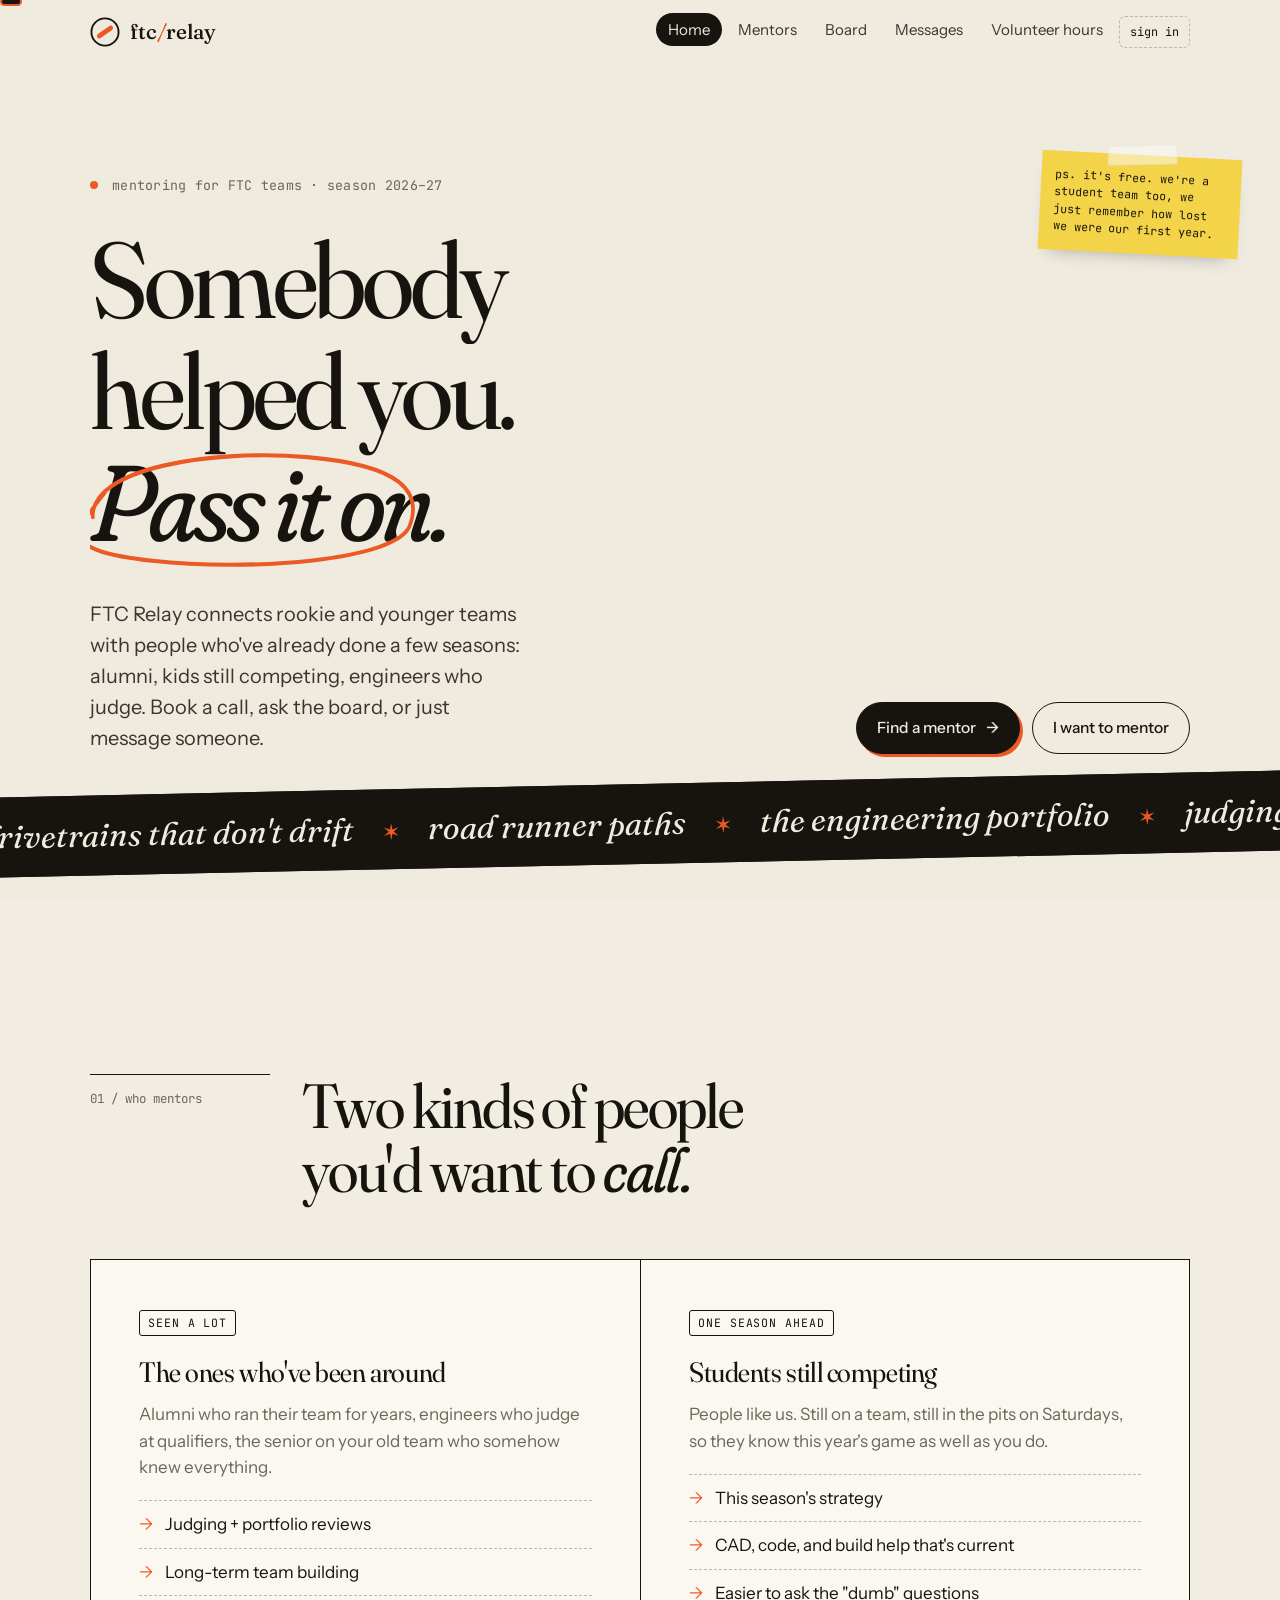
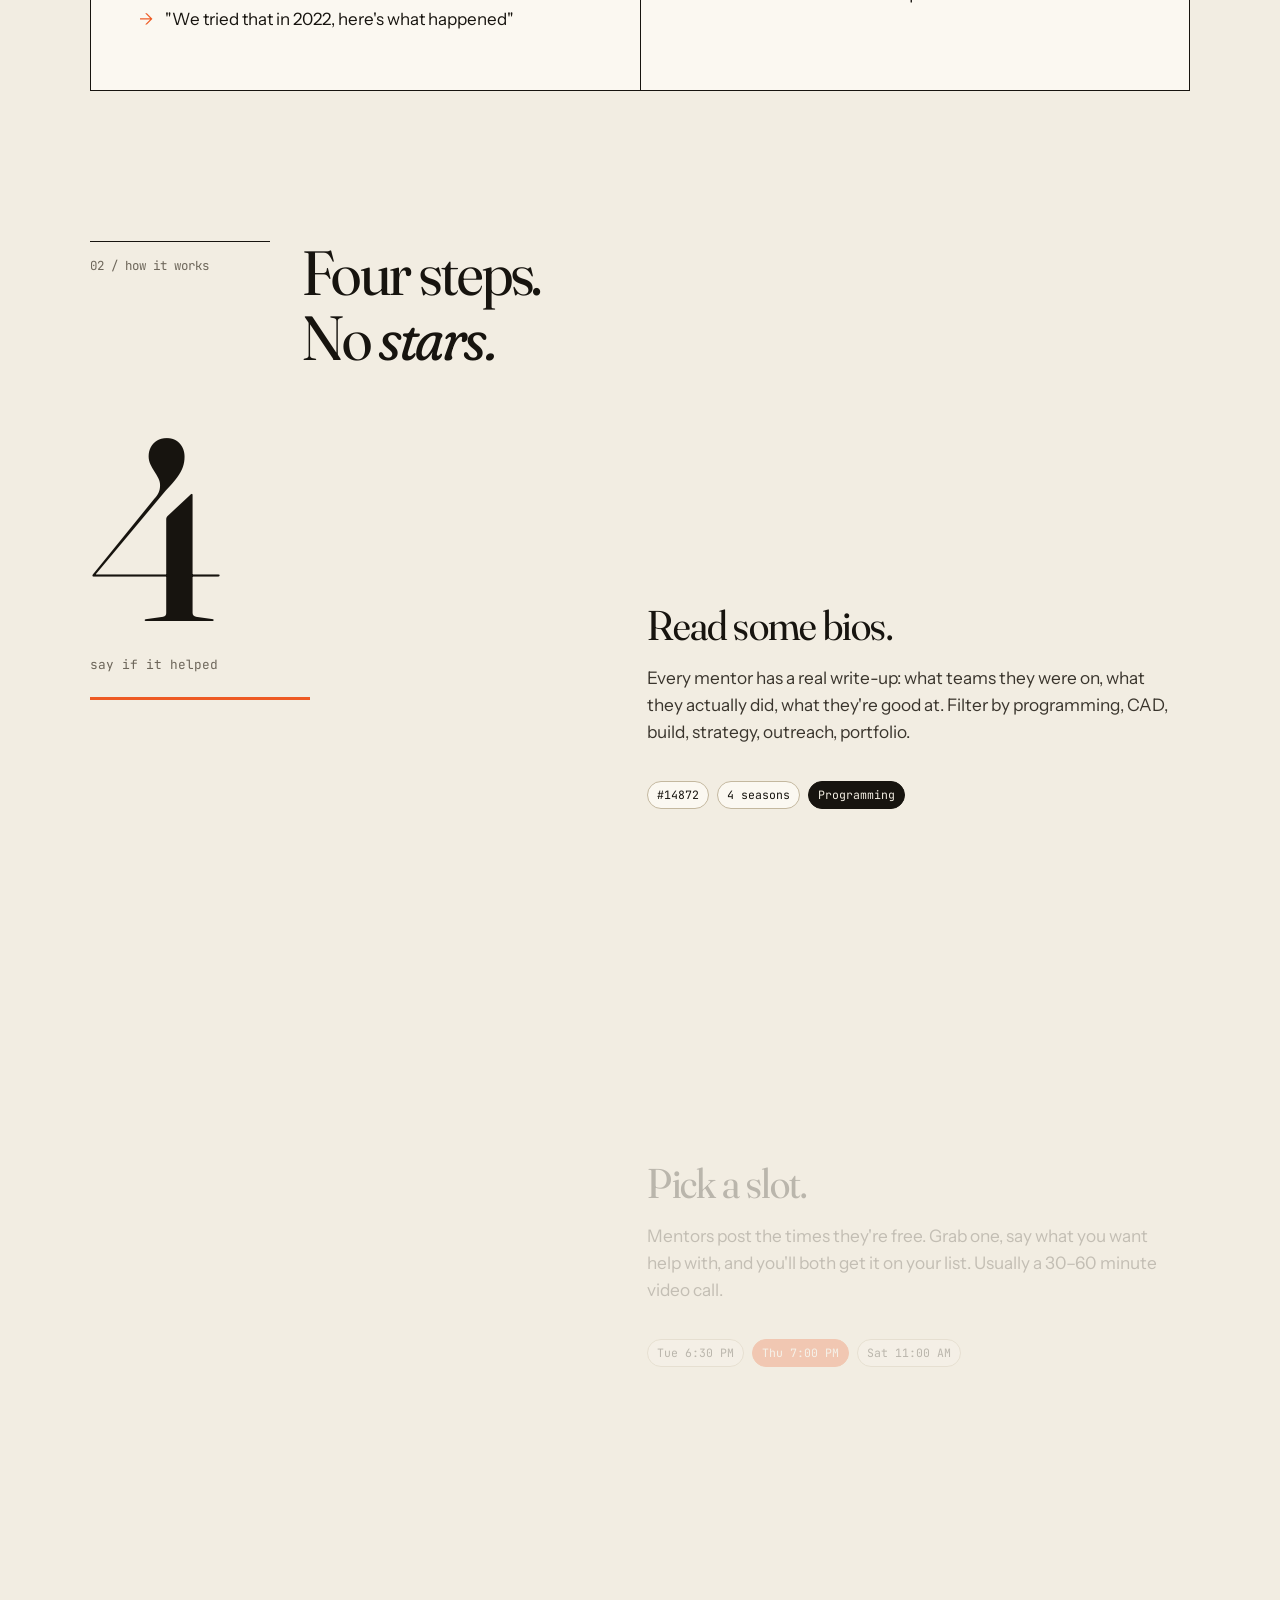
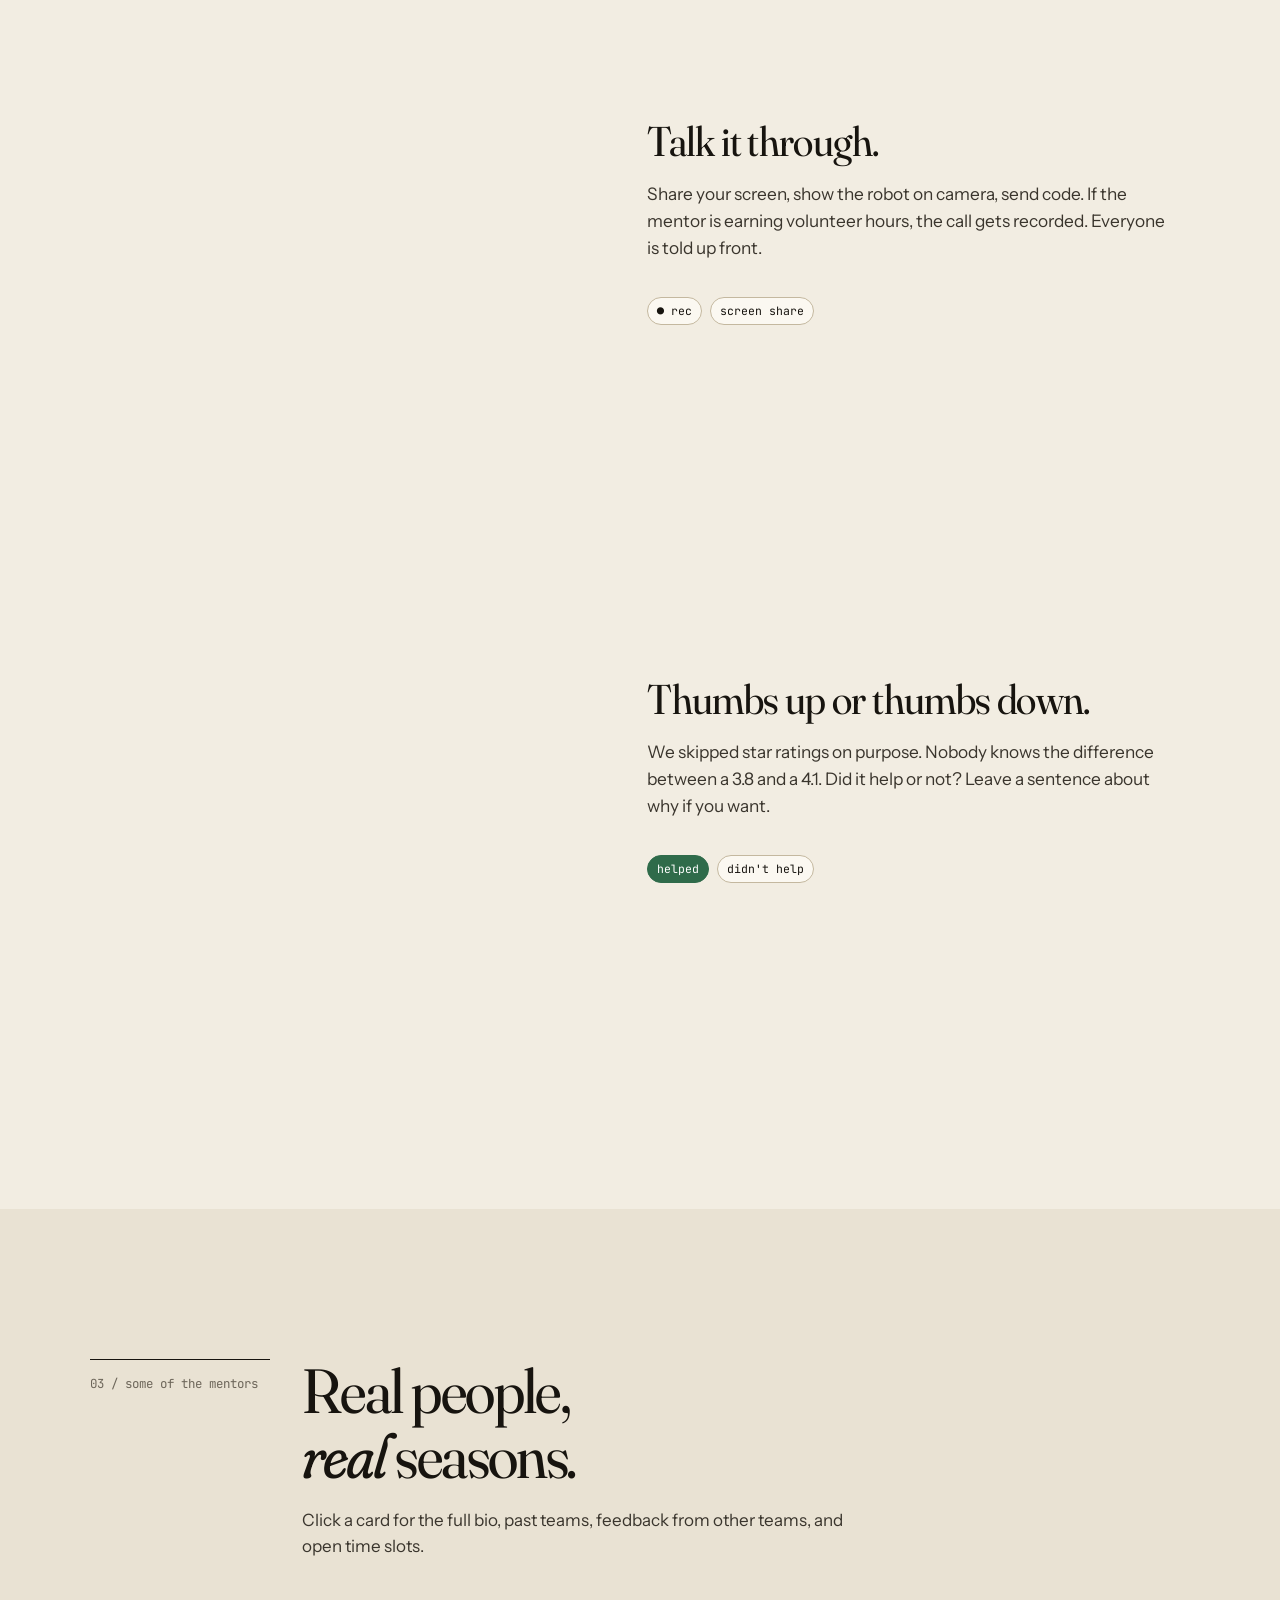
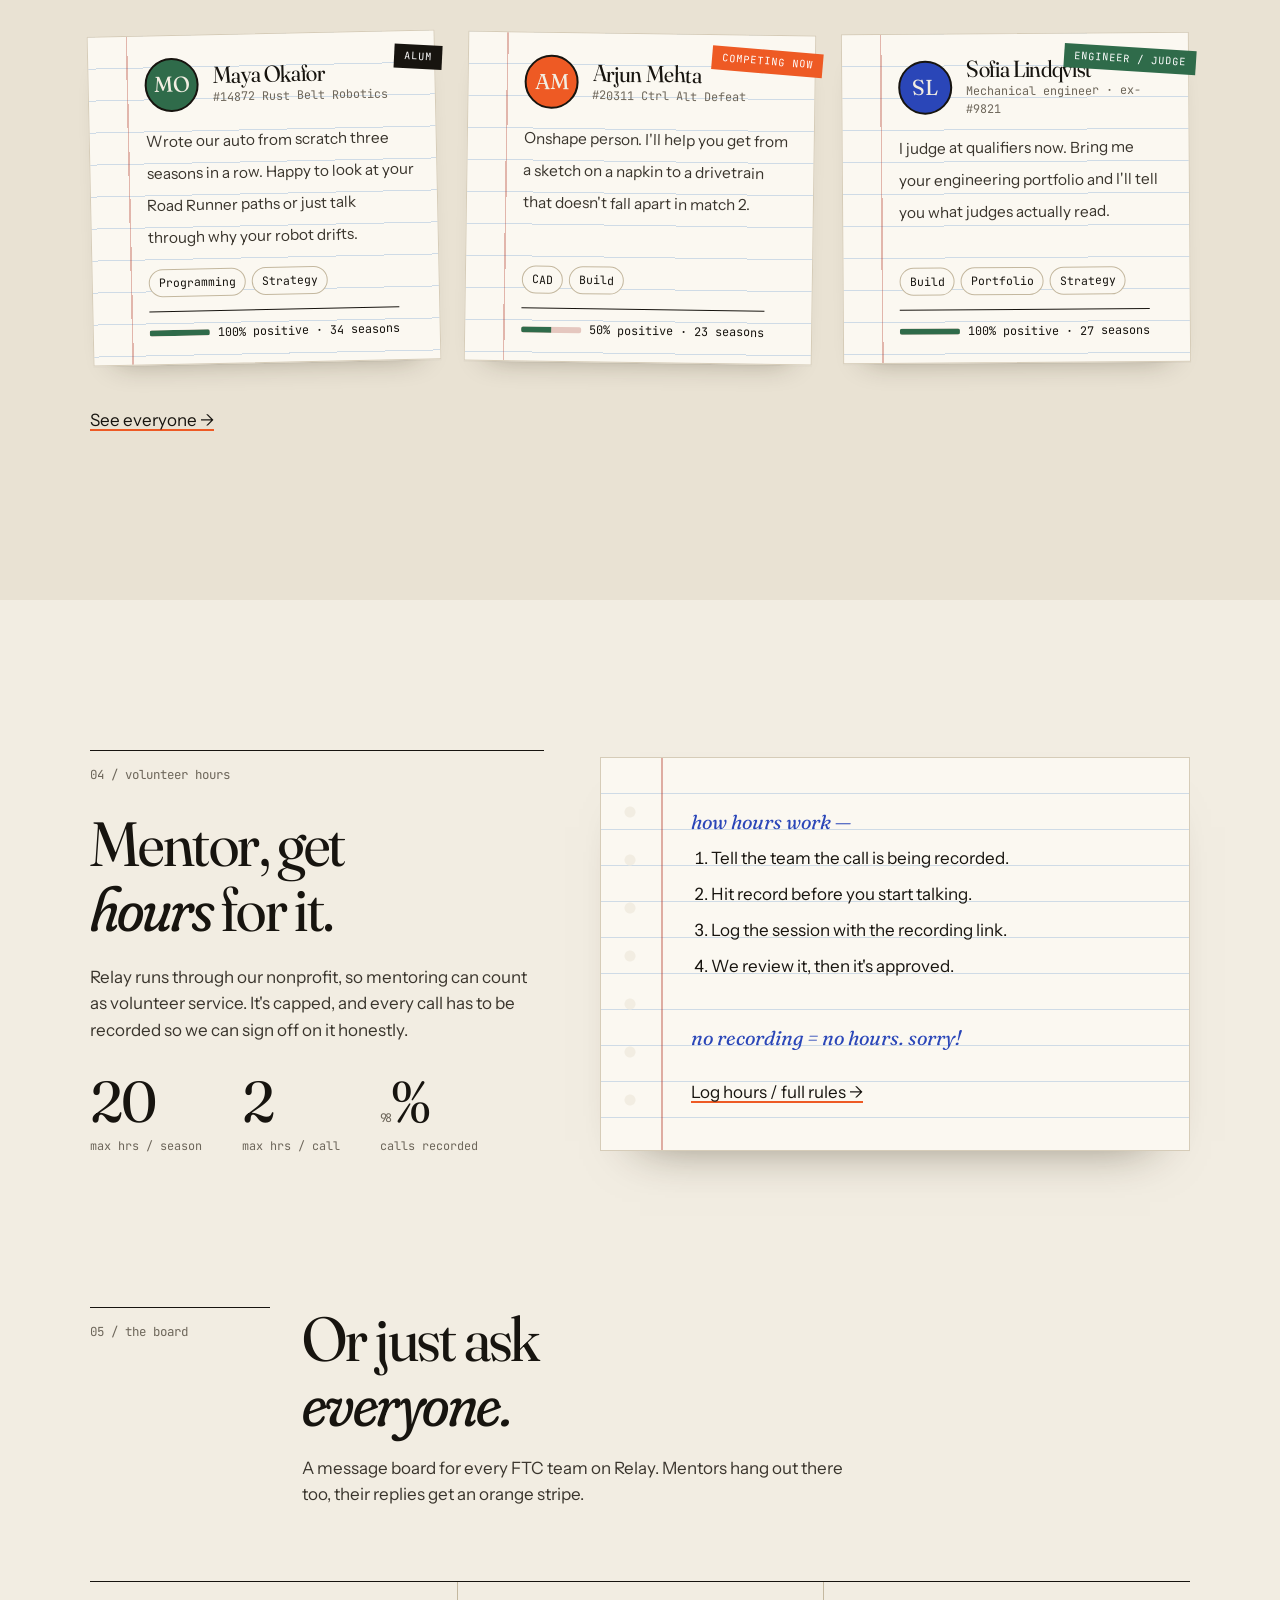
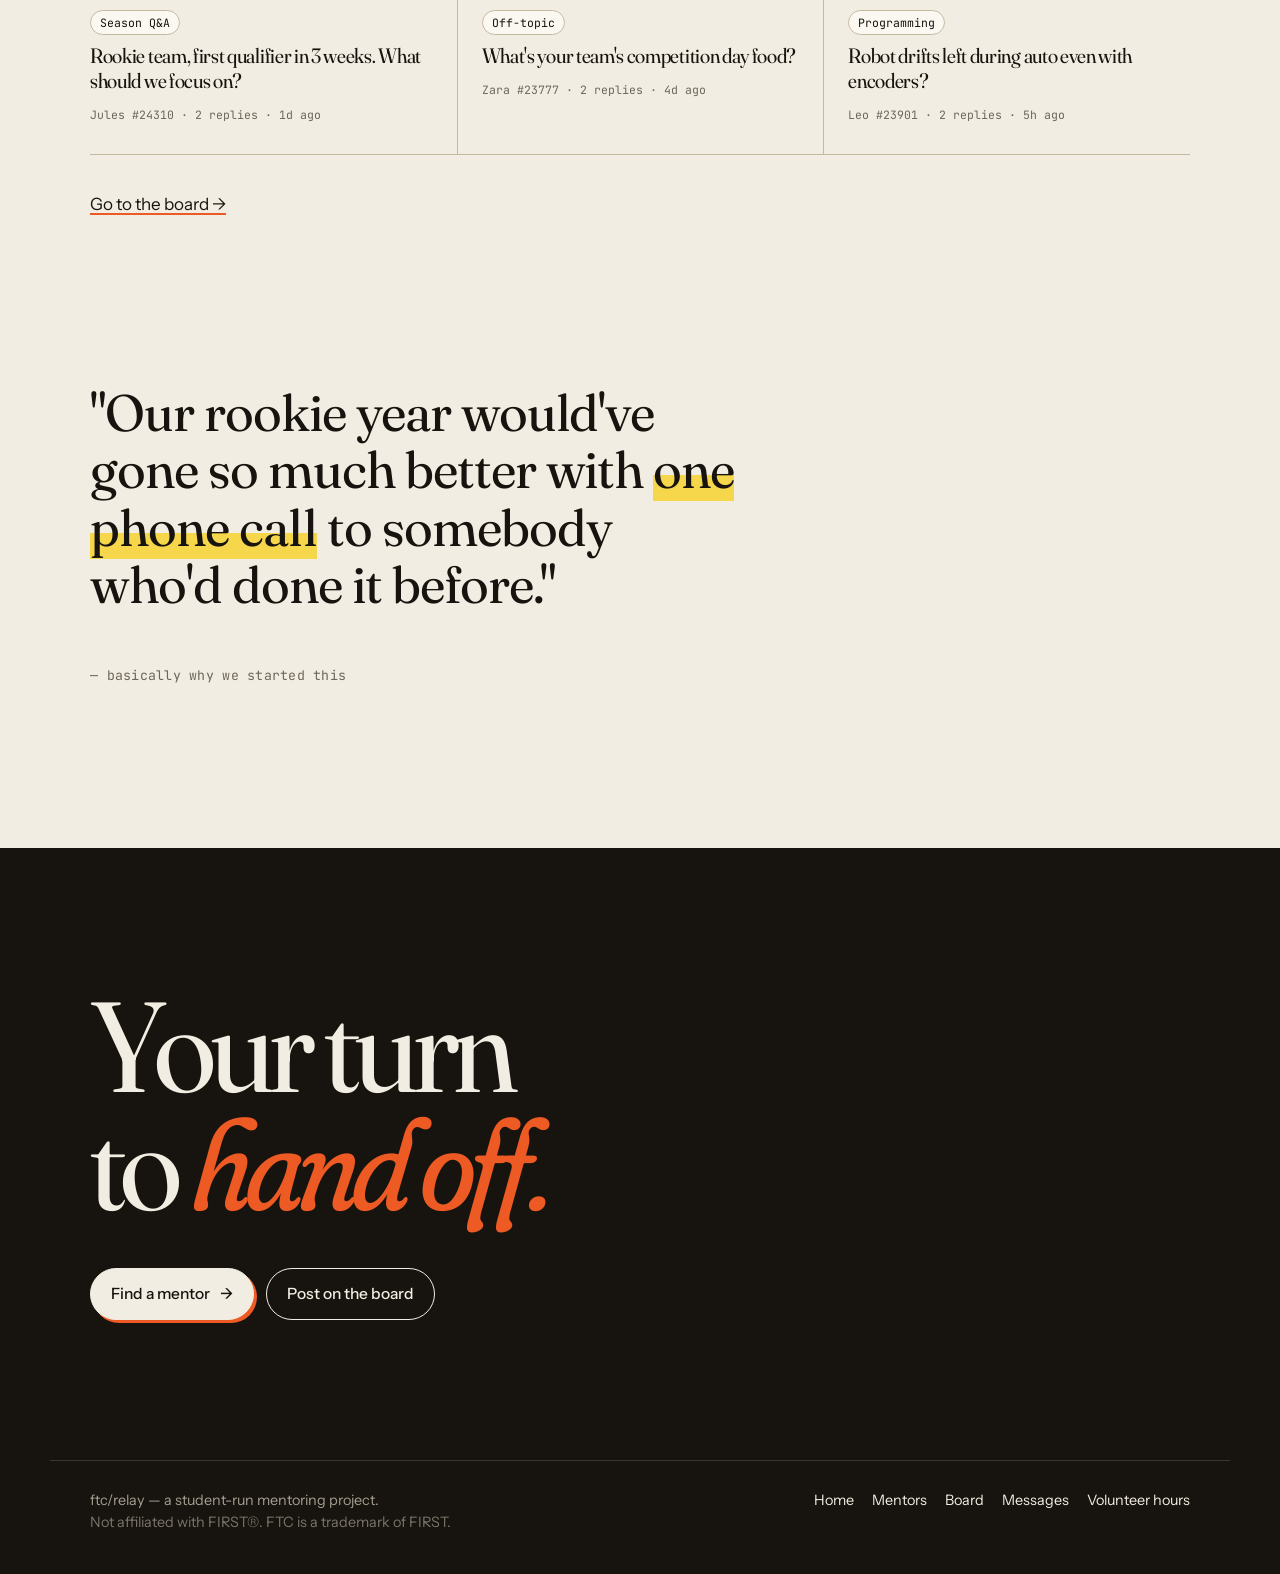
==== index.html @ 832b5f91 "Build FTC Relay site: home, mentors, board, messages, volunteer hours Static site (no build step) wi" ====
<!doctype html>
<html lang="en">
<head>
  <meta charset="utf-8">
  <meta name="viewport" content="width=device-width, initial-scale=1">
  <title>FTC Relay — mentoring for FTC teams</title>
  <meta name="description" content="Book a call with someone who's already been through a few FTC seasons. Alumni, current competitors, engineers.">
  <link rel="preconnect" href="https://fonts.googleapis.com">
  <link rel="preconnect" href="https://fonts.gstatic.com" crossorigin>
  <link href="https://fonts.googleapis.com/css2?family=Fraunces:ital,opsz,wght,SOFT,WONK@0,9..144,300..700,0..100,0..1;1,9..144,300..700,0..100,0..1&family=Instrument+Sans:wght@400;500;600&family=JetBrains+Mono:wght@400;600&display=swap" rel="stylesheet">
  <link rel="stylesheet" href="css/style.css">
</head>
<body>
  <header id="nav"></header>
  <div class="track" aria-hidden="true"><i></i><b></b></div>

  <main>
    <!-- hero -->
    <section class="hero">
      <div class="wrap">
        <div class="hero-kicker mono"><span class="dot"></span> mentoring for FTC teams · season 2026–27</div>
        <h1 data-split>Somebody<br>helped you.<br><span class="circled"><em>Pass it on.</em><svg viewBox="0 0 300 100" preserveAspectRatio="none" aria-hidden="true"><path d="M20 58 C 18 22, 120 8, 200 14 S 296 40, 286 64 C 276 90, 150 98, 70 90 S 4 70, 30 40"/></svg></span></h1>

        <div class="hero-row">
          <p class="hero-lede" data-reveal style="--i:4">FTC Relay connects rookie and younger teams with people who've already done a few seasons: alumni, kids still competing, engineers who judge. Book a call, ask the board, or just message someone.</p>
          <div class="hero-cta" data-reveal style="--i:5">
            <a class="btn" href="mentors.html">Find a mentor <span class="arrow">→</span></a>
            <a class="btn ghost" href="hours.html">I want to mentor</a>
          </div>
        </div>
      </div>

      <aside class="hero-note" data-speed="-0.15">
        ps. it's free. we're a student team too, we just remember how lost we were our first year.
      </aside>

      <div class="marquee" aria-hidden="true">
        <div class="marquee-track">
          <span>drivetrains that don't drift</span><span>road runner paths</span><span>the engineering portfolio</span><span>judging interviews</span><span>an auto that just parks</span><span>onshape from zero</span><span>scouting sheets</span><span>outreach that counts</span><span>linear slides</span><span>alliance selection</span>
          <span>drivetrains that don't drift</span><span>road runner paths</span><span>the engineering portfolio</span><span>judging interviews</span><span>an auto that just parks</span><span>onshape from zero</span><span>scouting sheets</span><span>outreach that counts</span><span>linear slides</span><span>alliance selection</span>
        </div>
      </div>
    </section>

    <!-- 01 who -->
    <section class="sec">
      <div class="wrap">
        <div class="sec-head">
          <div class="sec-num">01 / who mentors</div>
          <div>
            <h2 data-split>Two kinds of people<br>you'd want to <em>call.</em></h2>
          </div>
        </div>

        <div class="who" data-reveal>
          <div>
            <span class="tag">Seen a lot</span>
            <h3>The ones who've been around</h3>
            <p class="muted">Alumni who ran their team for years, engineers who judge at qualifiers, the senior on your old team who somehow knew everything.</p>
            <ul>
              <li>Judging + portfolio reviews</li>
              <li>Long-term team building</li>
              <li>"We tried that in 2022, here's what happened"</li>
            </ul>
          </div>
          <div>
            <span class="tag">One season ahead</span>
            <h3>Students still competing</h3>
            <p class="muted">People like us. Still on a team, still in the pits on Saturdays, so they know this year's game as well as you do.</p>
            <ul>
              <li>This season's strategy</li>
              <li>CAD, code, and build help that's current</li>
              <li>Easier to ask the "dumb" questions</li>
            </ul>
          </div>
        </div>
      </div>
    </section>

    <!-- 02 how -->
    <section class="sec" style="padding-top:0">
      <div class="wrap">
        <div class="sec-head">
          <div class="sec-num">02 / how it works</div>
          <div><h2 data-split>Four steps.<br>No <em>stars.</em></h2></div>
        </div>

        <div class="steps">
          <div class="steps-sticky">
            <div class="big-num" aria-hidden="true"><span class="roll"><span>1</span><span>2</span><span>3</span><span>4</span></span></div>
            <div>
              <div class="label" id="stepLabel">find someone</div>
              <div class="steps-progress"><i></i></div>
            </div>
          </div>
          <div class="steps-list">
            <article class="step active" data-label="find someone">
              <h3>Read some bios.</h3>
              <p>Every mentor has a real write-up: what teams they were on, what they actually did, what they're good at. Filter by programming, CAD, build, strategy, outreach, portfolio.</p>
              <div class="mini"><span class="pill">#14872</span><span class="pill">4 seasons</span><span class="pill solid">Programming</span></div>
            </article>
            <article class="step" data-label="book a time">
              <h3>Pick a slot.</h3>
              <p>Mentors post the times they're free. Grab one, say what you want help with, and you'll both get it on your list. Usually a 30–60 minute video call.</p>
              <div class="mini"><span class="pill">Tue 6:30 PM</span><span class="pill orange">Thu 7:00 PM</span><span class="pill">Sat 11:00 AM</span></div>
            </article>
            <article class="step" data-label="have the call">
              <h3>Talk it through.</h3>
              <p>Share your screen, show the robot on camera, send code. If the mentor is earning volunteer hours, the call gets recorded. Everyone is told up front.</p>
              <div class="mini"><span class="pill">● rec</span><span class="pill">screen share</span></div>
            </article>
            <article class="step" data-label="say if it helped">
              <h3>Thumbs up or thumbs down.</h3>
              <p>We skipped star ratings on purpose. Nobody knows the difference between a 3.8 and a 4.1. Did it help or not? Leave a sentence about why if you want.</p>
              <div class="mini"><span class="pill" style="background:#2f6b4a;color:#fff;border-color:#2f6b4a">helped</span><span class="pill">didn't help</span></div>
            </article>
          </div>
        </div>
      </div>
    </section>

    <!-- 03 mentors preview -->
    <section class="sec" style="background:var(--paper-2)">
      <div class="wrap">
        <div class="sec-head">
          <div class="sec-num">03 / some of the mentors</div>
          <div>
            <h2 data-split>Real people,<br><em>real</em> seasons.</h2>
            <p data-reveal>Click a card for the full bio, past teams, feedback from other teams, and open time slots.</p>
          </div>
        </div>
        <div class="cards" id="homeMentors"></div>
        <p style="margin-top:44px" data-reveal><a class="link-u" href="mentors.html">See everyone →</a></p>
      </div>
    </section>

    <!-- 04 hours -->
    <section class="sec">
      <div class="wrap">
        <div class="hours-grid">
          <div>
            <div class="sec-num" style="margin-bottom:28px">04 / volunteer hours</div>
            <h2 data-split>Mentor, get<br><em>hours</em> for it.</h2>
            <p style="margin-top:22px;max-width:42ch;color:var(--ink-2)" data-reveal>Relay runs through our nonprofit, so mentoring can count as volunteer service. It's capped, and every call has to be recorded so we can sign off on it honestly.</p>
            <div class="counter-row" data-reveal>
              <div class="counter"><b data-count="20">0</b><span>max hrs / season</span></div>
              <div class="counter"><b data-count="2">0</b><span>max hrs / call</span></div>
              <div class="counter"><b><span data-count="100">0</span>%</b><span>calls recorded</span></div>
            </div>
          </div>
          <div class="notebook" data-reveal="tilt">
            <p class="hand">how hours work —</p>
            <ol>
              <li>Tell the team the call is being recorded.</li>
              <li>Hit record before you start talking.</li>
              <li>Log the session with the recording link.</li>
              <li>We review it, then it's approved.</li>
            </ol>
            <p class="hand">no recording = no hours. sorry!</p>
            <p style="margin-top:18px"><a class="link-u" href="hours.html">Log hours / full rules →</a></p>
          </div>
        </div>
      </div>
    </section>

    <!-- 05 board -->
    <section class="sec" style="padding-top:0">
      <div class="wrap">
        <div class="sec-head">
          <div class="sec-num">05 / the board</div>
          <div>
            <h2 data-split>Or just ask<br><em>everyone.</em></h2>
            <p data-reveal>A message board for every FTC team on Relay. Mentors hang out there too, their replies get an orange stripe.</p>
          </div>
        </div>
        <div class="board-prev" id="homeBoard"></div>
        <p style="margin-top:36px" data-reveal><a class="link-u" href="board.html">Go to the board →</a></p>
      </div>
    </section>

    <!-- quote -->
    <section class="sec" style="padding-top:0">
      <div class="wrap">
        <p class="quote-big">"Our rookie year would've gone so much better with <span class="hl">one phone call</span> to somebody who'd done it before."</p>
        <p class="mono muted" data-reveal>— basically why we started this</p>
      </div>
    </section>

    <section class="cta-band">
      <div class="wrap">
        <h2 data-split>Your turn<br>to <em>hand off.</em></h2>
        <div style="display:flex;gap:12px;flex-wrap:wrap;margin-top:44px" data-reveal>
          <a class="btn" href="mentors.html">Find a mentor <span class="arrow">→</span></a>
          <a class="btn ghost" href="board.html">Post on the board</a>
        </div>
      </div>
    </section>
  </main>

  <footer id="foot"></footer>

  <script src="js/store.js"></script>
  <script src="js/ui.js"></script>
  <script src="js/home.js"></script>
</body>
</html>
---- css/style.css ----
/* FTC Relay
   Paper + ink + one loud orange. Type does most of the work. */

:root {
  --paper: #f2ede2;
  --paper-2: #e9e2d3;
  --card: #fbf8f1;
  --ink: #17140f;
  --ink-2: #3a352d;
  --muted: #6d665a;
  --line: #d6ccb8;
  --line-2: #c4b89f;
  --orange: #ee5a24;
  --orange-deep: #c9420f;
  --hi: #f6d64a;
  --green: #2f6b4a;
  --red: #b23a2a;
  --blue: #2a46b8;

  --serif: "Fraunces", Georgia, "Times New Roman", serif;
  --sans: "Instrument Sans", system-ui, -apple-system, "Segoe UI", sans-serif;
  --mono: "JetBrains Mono", ui-monospace, Menlo, Consolas, monospace;

  --wrap: 1180px;
  --gutter: clamp(16px, 4vw, 40px);
  --ease: cubic-bezier(.2, .7, .1, 1);
}

*, *::before, *::after { box-sizing: border-box; }

html { -webkit-text-size-adjust: 100%; overflow-x: clip; }
body {
  margin: 0;
  background: var(--paper);
  color: var(--ink);
  font-family: var(--sans);
  font-size: 17px;
  line-height: 1.55;
  overflow-x: clip;
  -webkit-font-smoothing: antialiased;
}

/* faint paper grain so the background isn't flat */
body::before {
  content: "";
  position: fixed;
  inset: 0;
  pointer-events: none;
  z-index: 100;
  opacity: .32;
  mix-blend-mode: multiply;
  background-image: url("data:image/svg+xml,%3Csvg xmlns='http://www.w3.org/2000/svg' width='160' height='160'%3E%3Cfilter id='n'%3E%3CfeTurbulence type='fractalNoise' baseFrequency='.9' numOctaves='2' stitchTiles='stitch'/%3E%3CfeColorMatrix values='0 0 0 0 0.4 0 0 0 0 0.35 0 0 0 0 0.25 0 0 0 .18 0'/%3E%3C/filter%3E%3Crect width='100%25' height='100%25' filter='url(%23n)'/%3E%3C/svg%3E");
}

img, svg { display: block; max-width: 100%; }
a { color: inherit; }
button, input, textarea, select { font: inherit; color: inherit; }
::selection { background: var(--hi); color: var(--ink); }

.wrap { width: 100%; max-width: var(--wrap); margin: 0 auto; padding: 0 var(--gutter); }

.mono { font-family: var(--mono); font-size: .78em; letter-spacing: .02em; }
.serif { font-family: var(--serif); }
.muted { color: var(--muted); }
.sr-only { position: absolute; width: 1px; height: 1px; overflow: hidden; clip: rect(0 0 0 0); white-space: nowrap; }

h1, h2, h3, h4 { font-family: var(--serif); font-weight: 400; line-height: 1.04; margin: 0; letter-spacing: -.015em; font-variation-settings: "opsz" 144, "SOFT" 30; }
h1 { font-size: clamp(2.8rem, 8.4vw, 7rem); letter-spacing: -.035em; }
h2 { font-size: clamp(2.1rem, 5vw, 3.9rem); letter-spacing: -.025em; }
h3 { font-size: clamp(1.35rem, 2.4vw, 1.75rem); }
em { font-style: italic; }
h1 em, h2 em { font-variation-settings: "opsz" 144, "SOFT" 100, "WONK" 1; }

p { margin: 0 0 1em; }

/* ---------- nav ---------- */

.nav {
  position: sticky;
  top: 0;
  z-index: 50;
  background: color-mix(in srgb, var(--paper) 88%, transparent);
  backdrop-filter: blur(6px);
  -webkit-backdrop-filter: blur(6px);
  border-bottom: 1px solid transparent;
  transition: transform .35s var(--ease), border-color .2s;
}
.nav.scrolled { border-bottom-color: var(--line); }
.nav.hide { transform: translateY(-100%); }
.nav .wrap { display: flex; align-items: center; gap: 24px; height: 64px; }

.logo { display: flex; align-items: center; gap: 10px; text-decoration: none; font-weight: 600; letter-spacing: -.01em; }
.logo-mark { width: 30px; height: 30px; }
.logo span { font-family: var(--serif); font-size: 1.3rem; font-weight: 500; }
.logo b { color: var(--orange); font-weight: 500; }

.nav-links { display: flex; gap: 4px; margin-left: auto; list-style: none; padding: 0; margin-top: 0; margin-bottom: 0; }
.nav-links a {
  text-decoration: none;
  padding: 7px 12px;
  border-radius: 999px;
  font-size: .94rem;
  color: var(--ink-2);
  transition: background .15s;
}
.nav-links a:hover { background: var(--paper-2); }
.nav-links a[aria-current="page"] { background: var(--ink); color: var(--paper); }

.me-chip {
  font-family: var(--mono);
  font-size: .74rem;
  border: 1px dashed var(--line-2);
  padding: 6px 10px;
  border-radius: 6px;
  background: transparent;
  cursor: pointer;
  white-space: nowrap;
}
.me-chip:hover { border-color: var(--ink); }

.nav-toggle { display: none; margin-left: auto; background: none; border: 0; padding: 8px; cursor: pointer; }
.nav-toggle span { display: block; width: 22px; height: 2px; background: var(--ink); margin: 5px 0; transition: transform .25s; }

@media (max-width: 860px) {
  .nav-toggle { display: block; }
  .nav-links {
    position: absolute;
    top: 64px; left: 0; right: 0;
    flex-direction: column;
    background: var(--paper);
    border-bottom: 1px solid var(--line);
    padding: 8px var(--gutter) 18px;
    gap: 2px;
    display: none;
  }
  .nav-links.open { display: flex; }
  .nav-links a { display: block; padding: 12px 10px; border-radius: 6px; }
  .me-chip { order: 2; }
}

/* ---------- buttons ---------- */

.btn {
  display: inline-flex;
  align-items: center;
  gap: 10px;
  padding: 13px 20px;
  border-radius: 999px;
  border: 1.5px solid var(--ink);
  background: var(--ink);
  color: var(--paper);
  text-decoration: none;
  font-weight: 500;
  font-size: .97rem;
  cursor: pointer;
  transition: transform .2s var(--ease), background .2s, color .2s, box-shadow .2s;
  box-shadow: 3px 3px 0 0 var(--orange);
}
.btn:hover { transform: translate(-1px, -1px); box-shadow: 5px 5px 0 0 var(--orange); }
.btn:active { transform: translate(2px, 2px); box-shadow: 0 0 0 0 var(--orange); }
.btn.ghost { background: transparent; color: var(--ink); box-shadow: none; }
.btn.ghost:hover { background: var(--ink); color: var(--paper); transform: none; }
.btn.small { padding: 8px 14px; font-size: .88rem; box-shadow: 2px 2px 0 0 var(--orange); }
.btn.small.ghost { box-shadow: none; }
.btn[disabled] { opacity: .45; pointer-events: none; }
.btn .arrow { transition: transform .2s var(--ease); }
.btn:hover .arrow { transform: translateX(3px); }

.link-u {
  text-decoration: none;
  background: linear-gradient(var(--orange), var(--orange)) 0 100% / 100% 2px no-repeat;
  padding-bottom: 1px;
  transition: background-size .25s var(--ease);
}
.link-u:hover { background-size: 100% 100%; color: var(--paper); }

/* ---------- reveal on scroll ---------- */

[data-reveal] {
  opacity: 0;
  transform: translateY(28px);
  transition: opacity .9s var(--ease), transform .9s var(--ease);
  transition-delay: calc(var(--i, 0) * 80ms);
}
[data-reveal="left"] { transform: translateX(-36px); }
[data-reveal="right"] { transform: translateX(36px); }
[data-reveal="tilt"] { transform: translateY(40px) rotate(-3deg); }
[data-reveal].in { opacity: 1; transform: none; }

.split-line { display: block; overflow: hidden; padding-bottom: .08em; margin-bottom: -.08em; }
.split-line > span { display: inline-block; transform: translateY(105%); transition: transform 1s var(--ease); transition-delay: calc(var(--i, 0) * 110ms + 100ms); }
.split.in .split-line > span { transform: none; }

@media (prefers-reduced-motion: reduce) {
  [data-reveal], .split-line > span { opacity: 1 !important; transform: none !important; transition: none !important; }
  .marquee-track { animation: none !important; }
}

/* ---------- hero ---------- */

.hero { position: relative; padding: clamp(48px, 9vw, 110px) 0 60px; }
.hero-kicker { display: flex; gap: 14px; align-items: center; margin-bottom: 28px; color: var(--muted); }
.hero-kicker .dot { width: 8px; height: 8px; border-radius: 50%; background: var(--orange); box-shadow: 0 0 0 0 rgba(238, 90, 36, .5); animation: ping 2.4s infinite; }
@keyframes ping { 0% { box-shadow: 0 0 0 0 rgba(238, 90, 36, .45); } 70%, 100% { box-shadow: 0 0 0 10px rgba(238, 90, 36, 0); } }

.hero h1 { max-width: 11.5ch; }
.hero h1 .circled { position: relative; display: inline-block; }
.hero h1 .circled svg {
  position: absolute;
  left: -6%; top: -8%;
  width: 112%; height: 122%;
  overflow: visible;
  pointer-events: none;
}
.hero h1 .circled path {
  fill: none;
  stroke: var(--orange);
  stroke-width: 3;
  stroke-linecap: round;
  stroke-dasharray: 1000;
  stroke-dashoffset: 1000;
  transition: stroke-dashoffset 1.6s var(--ease) .9s;
}
.split.in .circled path { stroke-dashoffset: 0; }

.hero-row { display: grid; grid-template-columns: 1.2fr 1fr; gap: 48px; align-items: end; margin-top: 40px; }
.hero-lede { font-size: clamp(1.08rem, 1.6vw, 1.25rem); max-width: 34ch; color: var(--ink-2); margin: 0; }
.hero-cta { display: flex; gap: 12px; flex-wrap: wrap; justify-content: flex-end; }

.hero-note {
  position: absolute;
  right: var(--gutter);
  top: clamp(40px, 8vw, 90px);
  width: 200px;
  font-family: var(--mono);
  font-size: .72rem;
  line-height: 1.5;
  background: var(--hi);
  padding: 14px 14px 16px;
  transform: rotate(3deg);
  box-shadow: 0 10px 18px -12px rgba(0, 0, 0, .35);
}
.hero-note::before {
  content: "";
  position: absolute;
  top: -10px; left: 50%;
  width: 70px; height: 20px;
  transform: translateX(-50%) rotate(-4deg);
  background: rgba(255, 255, 255, .5);
  border: 1px solid rgba(0, 0, 0, .05);
}

@media (max-width: 960px) {
  .hero-note { display: none; }
}
@media (max-width: 760px) {
  .hero-row { grid-template-columns: 1fr; gap: 28px; }
  .hero-cta { justify-content: flex-start; }
}

/* ---------- marquee ---------- */

.marquee {
  border-top: 1.5px solid var(--ink);
  border-bottom: 1.5px solid var(--ink);
  overflow: hidden;
  background: var(--ink);
  color: var(--paper);
  transform: rotate(-1.2deg);
  margin: 30px -20px 0;
}
.marquee-track { display: flex; width: max-content; animation: scroll-x 40s linear infinite; }
.marquee-track span {
  font-family: var(--serif);
  font-style: italic;
  font-size: clamp(1.3rem, 2.6vw, 2rem);
  padding: 14px 0;
  white-space: nowrap;
}
.marquee-track span::after { content: "✶"; color: var(--orange); font-style: normal; margin: 0 28px; font-size: .7em; vertical-align: middle; }
@keyframes scroll-x { to { transform: translateX(-50%); } }

/* ---------- section scaffolding ---------- */

section { position: relative; }
.sec { padding: clamp(80px, 12vw, 150px) 0; }
.sec-head { display: grid; grid-template-columns: 180px 1fr; gap: 32px; margin-bottom: 56px; }
.sec-num { font-family: var(--mono); font-size: .78rem; color: var(--muted); padding-top: 14px; border-top: 1.5px solid var(--ink); }
.sec-head p { max-width: 52ch; color: var(--ink-2); margin-top: 18px; }
@media (max-width: 760px) {
  .sec-head { grid-template-columns: 1fr; gap: 14px; }
  .sec-num { border-top: 0; padding-top: 0; }
}

/* ---------- relay track: scroll progress with a little baton ---------- */

.track { position: fixed; top: 0; left: 0; right: 0; height: 3px; z-index: 60; pointer-events: none; }
.track i { position: absolute; inset: 0; background: var(--orange); transform-origin: left; transform: scaleX(var(--p, 0)); }
.track b {
  position: absolute; top: -3px; left: 0;
  width: 22px; height: 9px; border-radius: 5px;
  background: var(--ink); border: 2px solid var(--orange);
  transform: translateX(calc(var(--p, 0) * (100vw - 22px))) rotate(calc(var(--p, 0) * 720deg));
}

/* ---------- two kinds of mentors ---------- */

.who { display: grid; grid-template-columns: 1fr 1fr; gap: 0; border: 1.5px solid var(--ink); background: var(--card); }
.who > div { padding: clamp(28px, 4vw, 48px); }
.who > div + div { border-left: 1.5px solid var(--ink); }
.who .tag { display: inline-block; font-family: var(--mono); font-size: .72rem; text-transform: uppercase; letter-spacing: .08em; border: 1px solid var(--ink); padding: 3px 8px; border-radius: 3px; margin-bottom: 22px; }
.who h3 { margin-bottom: 14px; }
.who ul { margin: 20px 0 0; padding: 0; list-style: none; }
.who li { padding: 10px 0; border-top: 1px dashed var(--line-2); display: flex; gap: 12px; }
.who li::before { content: "→"; color: var(--orange); }
@media (max-width: 760px) {
  .who { grid-template-columns: 1fr; }
  .who > div + div { border-left: 0; border-top: 1.5px solid var(--ink); }
}

/* ---------- sticky steps ---------- */

.steps { display: grid; grid-template-columns: 1fr 1.1fr; gap: 64px; }
.steps-sticky { position: sticky; top: 110px; height: fit-content; }
.big-num {
  font-family: var(--serif);
  font-size: clamp(8rem, 20vw, 16rem);
  line-height: .8;
  letter-spacing: -.06em;
  color: var(--ink);
  height: .82em;
  overflow: hidden;
  position: relative;
}
.big-num .roll { display: block; transition: transform .7s var(--ease); }
.big-num .roll span { display: block; height: .82em; }
.steps-sticky .label { margin-top: 18px; font-family: var(--mono); font-size: .8rem; color: var(--muted); }
.steps-progress { margin-top: 22px; height: 3px; background: var(--line); width: 220px; position: relative; overflow: hidden; }
.steps-progress i { position: absolute; inset: 0; background: var(--orange); transform-origin: left; transform: scaleX(0); transition: transform .5s var(--ease); }

.step { min-height: 62vh; display: flex; flex-direction: column; justify-content: center; padding: 30px 0; opacity: .25; transition: opacity .5s; }
.step.active { opacity: 1; }
.step h3 { font-size: clamp(1.8rem, 3.4vw, 2.6rem); margin-bottom: 18px; }
.step p { color: var(--ink-2); max-width: 44ch; font-size: 1.08rem; }
.step .mini { margin-top: 18px; display: flex; gap: 8px; flex-wrap: wrap; }
@media (max-width: 860px) {
  .steps { grid-template-columns: 1fr; gap: 0; }
  .steps-sticky { position: sticky; top: 64px; background: var(--paper); z-index: 2; padding: 12px 0; display: flex; align-items: center; gap: 18px; border-bottom: 1px solid var(--line); }
  .big-num { font-size: 4.2rem; }
  .steps-sticky .label { margin-top: 0; }
  .steps-progress { display: none; }
  .step { min-height: auto; padding: 48px 0; opacity: 1; }
}

.pill {
  font-family: var(--mono);
  font-size: .72rem;
  padding: 4px 9px;
  border-radius: 999px;
  border: 1px solid var(--line-2);
  background: var(--card);
  white-space: nowrap;
}
.pill.solid { background: var(--ink); color: var(--paper); border-color: var(--ink); }
.pill.orange { background: var(--orange); color: #fff; border-color: var(--orange); }

/* ---------- index-card mentor cards ---------- */

.cards { display: grid; grid-template-columns: repeat(auto-fill, minmax(290px, 1fr)); gap: 28px; }

.icard {
  position: relative;
  background:
    linear-gradient(90deg, transparent 38px, rgba(178, 58, 42, .35) 38px, rgba(178, 58, 42, .35) 39.5px, transparent 39.5px),
    repeating-linear-gradient(var(--card) 0 31px, #cfdbe6 31px 32px);
  background-color: var(--card);
  padding: 22px 22px 22px 56px;
  border: 1px solid var(--line);
  box-shadow: 0 1px 0 rgba(0, 0, 0, .04), 0 18px 30px -24px rgba(40, 30, 10, .45);
  transition: transform .35s var(--ease), box-shadow .35s var(--ease);
  cursor: pointer;
  text-align: left;
  display: flex;
  flex-direction: column;
  min-height: 330px;
}
.icard:nth-child(3n+1) { --rot: -1.2deg; }
.icard:nth-child(3n+2) { --rot: .8deg; }
.icard:nth-child(3n) { --rot: -.4deg; }
.icard { transform: rotate(var(--rot, 0)); }
.icard[data-reveal] { transform: translateY(40px) rotate(calc(var(--rot, 0deg) * 3)); }
.icard[data-reveal].in { transform: rotate(var(--rot, 0)); }
.icard:hover, .icard:focus-visible { transform: rotate(0) translateY(-6px) !important; box-shadow: 0 30px 40px -28px rgba(40, 30, 10, .55); outline: none; }

.icard-top { display: flex; gap: 14px; align-items: center; margin-bottom: 14px; }
.avatar {
  width: 54px; height: 54px;
  flex: none;
  border-radius: 50%;
  display: grid;
  place-items: center;
  font-family: var(--serif);
  font-size: 1.35rem;
  color: var(--paper);
  background: var(--av, var(--ink));
  border: 2px solid var(--ink);
}
.avatar.lg { width: 92px; height: 92px; font-size: 2.3rem; }
.icard h3 { font-size: 1.45rem; line-height: 1.1; }
.icard .team { font-family: var(--mono); font-size: .74rem; color: var(--muted); }
.icard .blurb { font-size: .96rem; line-height: 32px; margin: 0 0 12px; color: var(--ink-2); flex: 1; }
.icard .tags { display: flex; flex-wrap: wrap; gap: 6px; margin-bottom: 14px; }
.icard-foot { display: flex; justify-content: space-between; align-items: center; border-top: 1.5px solid var(--ink); padding-top: 12px; font-family: var(--mono); font-size: .74rem; }
.kind-stamp {
  position: absolute;
  top: 14px; right: -8px;
  font-family: var(--mono);
  font-size: .64rem;
  letter-spacing: .1em;
  text-transform: uppercase;
  padding: 4px 10px;
  background: var(--orange);
  color: #fff;
  transform: rotate(4deg);
}
.kind-stamp.alum { background: var(--ink); }
.kind-stamp.pro { background: var(--green); }

.vote-meter { display: inline-flex; align-items: center; gap: 8px; }
.vote-meter .bar { width: 60px; height: 6px; background: #e5c7bf; position: relative; border-radius: 2px; overflow: hidden; }
.vote-meter .bar i { position: absolute; inset: 0 auto 0 0; background: var(--green); }

/* ---------- hours block on home ---------- */

.notebook {
  background:
    linear-gradient(90deg, transparent 0 60px, rgba(178, 58, 42, .4) 60px 61.5px, transparent 61.5px),
    repeating-linear-gradient(var(--card) 0 35px, #cfdbe6 35px 36px);
  border: 1px solid var(--line);
  padding: 46px 40px 40px 90px;
  position: relative;
  box-shadow: 0 30px 50px -40px rgba(40, 30, 10, .6);
}
.notebook::before {
  content: "";
  position: absolute;
  left: 22px; top: 30px; bottom: 30px;
  width: 14px;
  background: radial-gradient(circle, var(--paper) 5px, transparent 6px) 0 0 / 14px 48px repeat-y;
}
.notebook p, .notebook li { line-height: 36px; margin: 0; }
.notebook ol { padding-left: 1.2em; margin: 0 0 36px; }
.notebook .hand { font-family: var(--serif); font-style: italic; font-size: 1.25rem; color: var(--blue); }
@media (max-width: 640px) {
  .notebook { padding: 36px 20px 30px 56px; }
  .notebook::before { left: 10px; }
  .notebook { background: linear-gradient(90deg, transparent 0 40px, rgba(178, 58, 42, .4) 40px 41.5px, transparent 41.5px), repeating-linear-gradient(var(--card) 0 35px, #cfdbe6 35px 36px); }
}

.hours-grid { display: grid; grid-template-columns: 1fr 1.3fr; gap: 56px; align-items: center; }
@media (max-width: 860px) { .hours-grid { grid-template-columns: 1fr; } }

.counter-row { display: flex; gap: 40px; flex-wrap: wrap; margin-top: 30px; }
.counter b { display: block; font-family: var(--serif); font-weight: 400; font-size: clamp(2.6rem, 5vw, 3.6rem); line-height: 1; letter-spacing: -.03em; }
.counter span { font-family: var(--mono); font-size: .74rem; color: var(--muted); }

/* ---------- board preview + quotes ---------- */

.board-prev { display: grid; grid-template-columns: repeat(3, 1fr); gap: 0; border-top: 1.5px solid var(--ink); }
.board-prev a { text-decoration: none; padding: 26px 24px 30px 0; border-bottom: 1px solid var(--line-2); display: block; transition: background .2s; }
.board-prev a + a { padding-left: 24px; border-left: 1px solid var(--line-2); }
.board-prev a:hover h4 { text-decoration: underline; text-decoration-color: var(--orange); text-underline-offset: 4px; }
.board-prev h4 { font-size: 1.3rem; margin: 10px 0 12px; line-height: 1.2; }
.board-prev .meta { font-family: var(--mono); font-size: .72rem; color: var(--muted); }
@media (max-width: 860px) {
  .board-prev { grid-template-columns: 1fr; }
  .board-prev a + a { padding-left: 0; border-left: 0; }
}

.quote-big { font-family: var(--serif); font-size: clamp(1.8rem, 4vw, 3.2rem); line-height: 1.12; letter-spacing: -.02em; max-width: 20ch; }
.quote-big .hl { background: linear-gradient(transparent 58%, var(--hi) 58%); background-size: 0 100%; background-repeat: no-repeat; transition: background-size 1.2s var(--ease) .4s; }
.in .quote-big .hl, .quote-big.in .hl { background-size: 100% 100%; }

/* ---------- CTA + footer ---------- */

.cta-band { background: var(--ink); color: var(--paper); padding: clamp(80px, 12vw, 140px) 0; overflow: hidden; }
.cta-band h2 { font-size: clamp(3rem, 10vw, 8.5rem); letter-spacing: -.045em; line-height: .92; }
.cta-band h2 em { color: var(--orange); }
.cta-band .btn { background: var(--paper); color: var(--ink); border-color: var(--paper); }
.cta-band .btn.ghost { background: transparent; color: var(--paper); }
.cta-band .btn.ghost:hover { background: var(--paper); color: var(--ink); }

footer { background: var(--ink); color: #a59e90; padding: 0 0 40px; font-size: .9rem; }
footer .wrap { display: flex; justify-content: space-between; gap: 24px; flex-wrap: wrap; border-top: 1px solid #3a352d; padding-top: 28px; }
footer a { color: var(--paper); text-decoration: none; }
footer a:hover { color: var(--orange); }
footer nav { display: flex; gap: 18px; flex-wrap: wrap; }

/* ---------- page header (inner pages) ---------- */

.page-head { padding: clamp(44px, 8vw, 90px) 0 36px; border-bottom: 1.5px solid var(--ink); }
.page-head h1 { font-size: clamp(2.6rem, 7vw, 5.4rem); }
.page-head p { max-width: 54ch; color: var(--ink-2); margin-top: 20px; font-size: 1.1rem; }
.page-head .row { display: flex; justify-content: space-between; align-items: end; gap: 30px; flex-wrap: wrap; }

/* ---------- form bits ---------- */

.field { display: flex; flex-direction: column; gap: 6px; margin-bottom: 16px; }
.field label, .lbl { font-family: var(--mono); font-size: .72rem; text-transform: uppercase; letter-spacing: .08em; color: var(--muted); }
input[type="text"], input[type="number"], input[type="url"], input[type="date"], input[type="search"], textarea, select {
  width: 100%;
  border: 1.5px solid var(--ink);
  background: var(--card);
  padding: 11px 13px;
  border-radius: 4px;
  outline: none;
  transition: box-shadow .15s;
}
input:focus, textarea:focus, select:focus { box-shadow: 3px 3px 0 var(--orange); }
textarea { resize: vertical; min-height: 96px; line-height: 1.5; }
.check { display: flex; gap: 10px; align-items: flex-start; font-size: .92rem; line-height: 1.45; cursor: pointer; }
.check input { margin-top: 3px; accent-color: var(--orange); width: 16px; height: 16px; flex: none; }
.form-row { display: grid; grid-template-columns: 1fr 1fr; gap: 14px; }
@media (max-width: 560px) { .form-row { grid-template-columns: 1fr; } }

/* ---------- mentors page ---------- */

.toolbar { display: flex; gap: 12px; flex-wrap: wrap; align-items: center; padding: 22px 0; position: sticky; top: 64px; background: var(--paper); z-index: 10; border-bottom: 1px solid var(--line); }
.toolbar input[type="search"] { max-width: 300px; }
.chips { display: flex; gap: 6px; flex-wrap: wrap; }
.chip {
  font-family: var(--mono);
  font-size: .76rem;
  padding: 7px 12px;
  border-radius: 999px;
  border: 1.5px solid var(--ink);
  background: transparent;
  cursor: pointer;
  transition: background .15s, color .15s;
}
.chip:hover { background: var(--paper-2); }
.chip[aria-pressed="true"] { background: var(--ink); color: var(--paper); }
.toolbar select { width: auto; }
.empty { padding: 60px 0; text-align: center; color: var(--muted); font-family: var(--serif); font-style: italic; font-size: 1.4rem; }

/* drawer */
.drawer-back {
  position: fixed;
  inset: 0;
  background: rgba(23, 20, 15, .45);
  z-index: 80;
  opacity: 0;
  pointer-events: none;
  transition: opacity .3s;
}
.drawer-back.open { opacity: 1; pointer-events: auto; }
.drawer {
  position: fixed;
  top: 0; right: 0; bottom: 0;
  width: min(640px, 100%);
  background: var(--paper);
  z-index: 90;
  transform: translateX(100%);
  transition: transform .45s var(--ease);
  overflow-y: auto;
  border-left: 1.5px solid var(--ink);
  overscroll-behavior: contain;
}
.drawer.open { transform: none; }
.drawer-inner { padding: 28px clamp(18px, 4vw, 40px) 60px; }
.drawer-close { position: sticky; top: 0; display: flex; justify-content: flex-end; padding: 14px 18px 0; background: linear-gradient(var(--paper) 70%, transparent); z-index: 2; }
.drawer-close button { background: none; border: 1.5px solid var(--ink); border-radius: 50%; width: 38px; height: 38px; cursor: pointer; font-size: 1.1rem; line-height: 1; }
.drawer-close button:hover { background: var(--ink); color: var(--paper); }

.profile-head { display: flex; gap: 20px; align-items: center; margin-bottom: 22px; }
.profile-head h2 { font-size: clamp(2rem, 5vw, 2.8rem); }
.profile-sec { border-top: 1.5px solid var(--ink); padding: 22px 0 8px; margin-top: 22px; }
.profile-sec > .lbl { display: block; margin-bottom: 14px; }
.timeline { list-style: none; padding: 0; margin: 0; }
.timeline li { display: grid; grid-template-columns: 92px 1fr; gap: 14px; padding: 10px 0; border-bottom: 1px dashed var(--line-2); font-size: .96rem; }
.timeline li span:first-child { font-family: var(--mono); font-size: .76rem; color: var(--muted); padding-top: 2px; }

.slots { display: flex; flex-wrap: wrap; gap: 8px; margin-bottom: 16px; }
.slot {
  font-family: var(--mono);
  font-size: .8rem;
  border: 1.5px dashed var(--ink);
  padding: 9px 12px;
  border-radius: 4px;
  background: transparent;
  cursor: pointer;
}
.slot:hover { border-style: solid; }
.slot[aria-pressed="true"] { background: var(--orange); border: 1.5px solid var(--orange); color: #fff; }
.slot.taken { opacity: .35; text-decoration: line-through; pointer-events: none; }

.verdict { display: flex; gap: 10px; margin-bottom: 12px; }
.verdict button {
  flex: 1;
  padding: 14px;
  border: 1.5px solid var(--ink);
  background: var(--card);
  cursor: pointer;
  border-radius: 4px;
  font-weight: 500;
  display: flex; gap: 10px; align-items: center; justify-content: center;
  transition: background .15s, color .15s;
}
.verdict button svg { width: 18px; height: 18px; }
.verdict .pos[aria-pressed="true"] { background: var(--green); border-color: var(--green); color: #fff; }
.verdict .neg[aria-pressed="true"] { background: var(--red); border-color: var(--red); color: #fff; }

.fb-summary { display: flex; align-items: center; gap: 18px; margin-bottom: 18px; flex-wrap: wrap; }
.fb-summary .split-bar { flex: 1; min-width: 160px; height: 12px; display: flex; border: 1.5px solid var(--ink); border-radius: 2px; overflow: hidden; }
.fb-summary .split-bar i { background: var(--green); }
.fb-summary .split-bar b { background: var(--red); }
.fb-list { list-style: none; padding: 0; margin: 0 0 20px; }
.fb-list li { padding: 14px 0; border-bottom: 1px dashed var(--line-2); font-size: .95rem; }
.fb-list .who-line { font-family: var(--mono); font-size: .72rem; color: var(--muted); display: flex; gap: 10px; align-items: center; margin-bottom: 4px; }
.fb-mark { font-weight: 600; font-size: .7rem; padding: 2px 7px; border-radius: 3px; color: #fff; }
.fb-mark.pos { background: var(--green); }
.fb-mark.neg { background: var(--red); }

.notice {
  border: 1.5px solid var(--ink);
  background: var(--hi);
  padding: 12px 14px;
  font-size: .9rem;
  border-radius: 4px;
  margin-bottom: 14px;
}
.notice.soft { background: var(--card); border-style: dashed; }

/* toast */
.toast {
  position: fixed;
  left: 50%; bottom: 24px;
  transform: translate(-50%, 140%);
  background: var(--ink);
  color: var(--paper);
  padding: 13px 20px;
  border-radius: 6px;
  z-index: 200;
  font-size: .94rem;
  transition: transform .4s var(--ease);
  box-shadow: 4px 4px 0 var(--orange);
  max-width: calc(100% - 32px);
}
.toast.show { transform: translate(-50%, 0); }

/* modal (identity) */
.modal-back { position: fixed; inset: 0; background: rgba(23, 20, 15, .5); z-index: 150; display: none; place-items: center; padding: 16px; }
.modal-back.open { display: grid; }
.modal { background: var(--paper); border: 1.5px solid var(--ink); box-shadow: 8px 8px 0 var(--orange); width: min(440px, 100%); padding: 28px; animation: pop .35s var(--ease); }
.modal h3 { margin-bottom: 8px; font-size: 1.8rem; }
.modal p { color: var(--ink-2); font-size: .95rem; }
@keyframes pop { from { transform: translateY(16px) scale(.98); opacity: 0; } }

/* ---------- board page ---------- */

.board-layout { display: grid; grid-template-columns: 220px 1fr; gap: 48px; padding: 40px 0 100px; }
.board-side { position: sticky; top: 96px; height: fit-content; }
.board-side .cats { display: flex; flex-direction: column; gap: 2px; margin-top: 18px; }
.board-side .cats button { text-align: left; background: none; border: 0; padding: 8px 10px; border-radius: 4px; cursor: pointer; display: flex; justify-content: space-between; font-size: .95rem; }
.board-side .cats button:hover { background: var(--paper-2); }
.board-side .cats button[aria-pressed="true"] { background: var(--ink); color: var(--paper); }
.board-side .cats .n { font-family: var(--mono); font-size: .72rem; opacity: .65; }
@media (max-width: 860px) {
  .board-layout { grid-template-columns: 1fr; gap: 20px; }
  .board-side { position: static; }
  .board-side .cats { flex-direction: row; flex-wrap: wrap; }
}

.composer { border: 1.5px solid var(--ink); background: var(--card); padding: 18px; margin-bottom: 30px; }
.composer .form-row { margin-bottom: 0; }
.composer-actions { display: flex; justify-content: space-between; align-items: center; gap: 12px; flex-wrap: wrap; }

.thread { border-bottom: 1px solid var(--line-2); }
.thread-head { display: grid; grid-template-columns: 54px 1fr auto; gap: 16px; padding: 22px 0; cursor: pointer; align-items: start; width: 100%; background: none; border: 0; text-align: left; }
.thread-head:hover h3 { text-decoration: underline; text-decoration-color: var(--orange); text-underline-offset: 4px; }
.thread-head h3 { font-size: 1.35rem; line-height: 1.2; margin-bottom: 6px; }
.thread-head .meta { font-family: var(--mono); font-size: .72rem; color: var(--muted); display: flex; gap: 12px; flex-wrap: wrap; align-items: center; }
.thread-count { font-family: var(--serif); font-size: 1.6rem; text-align: right; line-height: 1; }
.thread-count small { display: block; font-family: var(--mono); font-size: .62rem; color: var(--muted); }
.upv {
  display: flex; flex-direction: column; align-items: center;
  border: 1.5px solid var(--ink); border-radius: 4px; padding: 6px 0; background: var(--card);
  font-family: var(--mono); font-size: .8rem; cursor: pointer;
}
.upv:hover, .upv[aria-pressed="true"] { background: var(--orange); border-color: var(--orange); color: #fff; }
.upv svg { width: 14px; height: 14px; }
.thread-body { display: none; padding: 0 0 26px 70px; }
.thread.open .thread-body { display: block; animation: fadeup .4s var(--ease); }
@keyframes fadeup { from { opacity: 0; transform: translateY(8px); } }
.thread-body .op { white-space: pre-wrap; margin-bottom: 18px; color: var(--ink-2); }
.reply { border-left: 3px solid var(--line-2); padding: 6px 0 6px 16px; margin-bottom: 14px; }
.reply.mentor { border-left-color: var(--orange); }
.reply .meta { font-family: var(--mono); font-size: .72rem; color: var(--muted); margin-bottom: 4px; }
.reply p { margin: 0; white-space: pre-wrap; }
.reply-form { display: flex; gap: 10px; margin-top: 16px; align-items: flex-end; }
.reply-form textarea { min-height: 50px; }
@media (max-width: 560px) {
  .thread-head { grid-template-columns: 44px 1fr; }
  .thread-count { display: none; }
  .thread-body { padding-left: 0; }
}

/* ---------- messages page ---------- */

.inbox { display: grid; grid-template-columns: 300px 1fr; border: 1.5px solid var(--ink); background: var(--card); height: min(72vh, 720px); min-height: 460px; margin: 36px 0 100px; }
.convo-list { border-right: 1.5px solid var(--ink); overflow-y: auto; }
.convo-list .lbl { display: block; padding: 16px 16px 10px; }
.convo {
  display: flex; gap: 12px; align-items: center;
  padding: 12px 16px; width: 100%;
  background: none; border: 0; border-top: 1px solid var(--line);
  cursor: pointer; text-align: left;
}
.convo:hover { background: var(--paper); }
.convo[aria-current="true"] { background: var(--paper-2); box-shadow: inset 3px 0 0 var(--orange); }
.convo .avatar { width: 40px; height: 40px; font-size: 1rem; }
.convo .nm { font-weight: 600; font-size: .95rem; }
.convo .last { font-size: .82rem; color: var(--muted); white-space: nowrap; overflow: hidden; text-overflow: ellipsis; max-width: 190px; }
.convo-new { padding: 12px 16px; border-top: 1px solid var(--line); }

.chat { display: flex; flex-direction: column; min-width: 0; }
.chat-head { padding: 14px 20px; border-bottom: 1.5px solid var(--ink); display: flex; gap: 12px; align-items: center; }
.chat-head .avatar { width: 38px; height: 38px; font-size: .95rem; }
.chat-head .back { display: none; background: none; border: 0; font-size: 1.3rem; cursor: pointer; padding: 0 6px 0 0; }
.chat-log { flex: 1; overflow-y: auto; padding: 22px 20px; display: flex; flex-direction: column; gap: 10px; background: repeating-linear-gradient(var(--card) 0 27px, #e7ecf0 27px 28px); }
.bubble { max-width: 72%; padding: 9px 13px; border-radius: 14px; font-size: .95rem; line-height: 1.45; white-space: pre-wrap; word-wrap: break-word; animation: fadeup .25s var(--ease); }
.bubble.them { background: var(--paper); border: 1px solid var(--line-2); align-self: flex-start; border-bottom-left-radius: 3px; }
.bubble.me { background: var(--ink); color: var(--paper); align-self: flex-end; border-bottom-right-radius: 3px; }
.bubble time { display: block; font-family: var(--mono); font-size: .62rem; opacity: .55; margin-top: 3px; }
.chat-form { display: flex; gap: 10px; padding: 14px; border-top: 1.5px solid var(--ink); }
.chat-form input { flex: 1; }
.chat-empty { margin: auto; text-align: center; color: var(--muted); font-family: var(--serif); font-style: italic; font-size: 1.3rem; padding: 20px; }

@media (max-width: 760px) {
  .inbox { grid-template-columns: 1fr; height: 76vh; }
  .inbox.chatting .convo-list { display: none; }
  .inbox:not(.chatting) .chat { display: none; }
  .convo-list { border-right: 0; }
  .chat-head .back { display: block; }
  .bubble { max-width: 86%; }
}

/* ---------- hours page ---------- */

.hours-layout { display: grid; grid-template-columns: 1.05fr 1fr; gap: 56px; padding: 50px 0 100px; align-items: start; }
@media (max-width: 900px) { .hours-layout { grid-template-columns: 1fr; } }
.rules { counter-reset: r; list-style: none; padding: 0; margin: 0; }
.rules li { counter-increment: r; display: grid; grid-template-columns: 52px 1fr; gap: 14px; padding: 18px 0; border-top: 1px solid var(--line-2); }
.rules li::before { content: counter(r, decimal-leading-zero); font-family: var(--mono); font-size: .8rem; color: var(--orange); padding-top: 4px; }
.rules b { display: block; font-family: var(--serif); font-weight: 400; font-size: 1.25rem; margin-bottom: 4px; }
.rules p { margin: 0; color: var(--ink-2); font-size: .97rem; }

.cap { border: 1.5px solid var(--ink); background: var(--card); padding: 22px; margin-bottom: 24px; }
.cap-top { display: flex; justify-content: space-between; align-items: baseline; margin-bottom: 12px; }
.cap-top b { font-family: var(--serif); font-weight: 400; font-size: 2.6rem; letter-spacing: -.03em; line-height: 1; }
.cap-bar { height: 14px; border: 1.5px solid var(--ink); position: relative; background: repeating-linear-gradient(90deg, transparent 0 calc(5% - 1px), var(--line) calc(5% - 1px) 5%); }
.cap-bar i { position: absolute; inset: 0 auto 0 0; background: var(--orange); transition: width 1.2s var(--ease); width: 0; }
.cap-bar i.pending { background: repeating-linear-gradient(45deg, var(--hi) 0 6px, #e9c33a 6px 12px); }
.cap-legend { display: flex; gap: 16px; margin-top: 10px; font-family: var(--mono); font-size: .7rem; color: var(--muted); flex-wrap: wrap; }
.cap-legend span::before { content: ""; display: inline-block; width: 10px; height: 10px; margin-right: 6px; vertical-align: -1px; }
.cap-legend .a::before { background: var(--orange); }
.cap-legend .p::before { background: var(--hi); }

.log-table { width: 100%; border-collapse: collapse; font-size: .9rem; margin-top: 10px; }
.log-table th { text-align: left; font-family: var(--mono); font-size: .68rem; text-transform: uppercase; letter-spacing: .08em; color: var(--muted); font-weight: 400; padding: 8px 8px 8px 0; border-bottom: 1.5px solid var(--ink); }
.log-table td { padding: 11px 8px 11px 0; border-bottom: 1px dashed var(--line-2); vertical-align: top; }
.log-table a { color: var(--blue); }
.status { font-family: var(--mono); font-size: .68rem; padding: 2px 7px; border-radius: 3px; border: 1px solid; white-space: nowrap; }
.status.pending { color: #8a6a00; border-color: #c9a400; background: #fbf0c2; }
.status.approved { color: var(--green); border-color: var(--green); background: #e1efe6; }
.table-scroll { overflow-x: auto; }
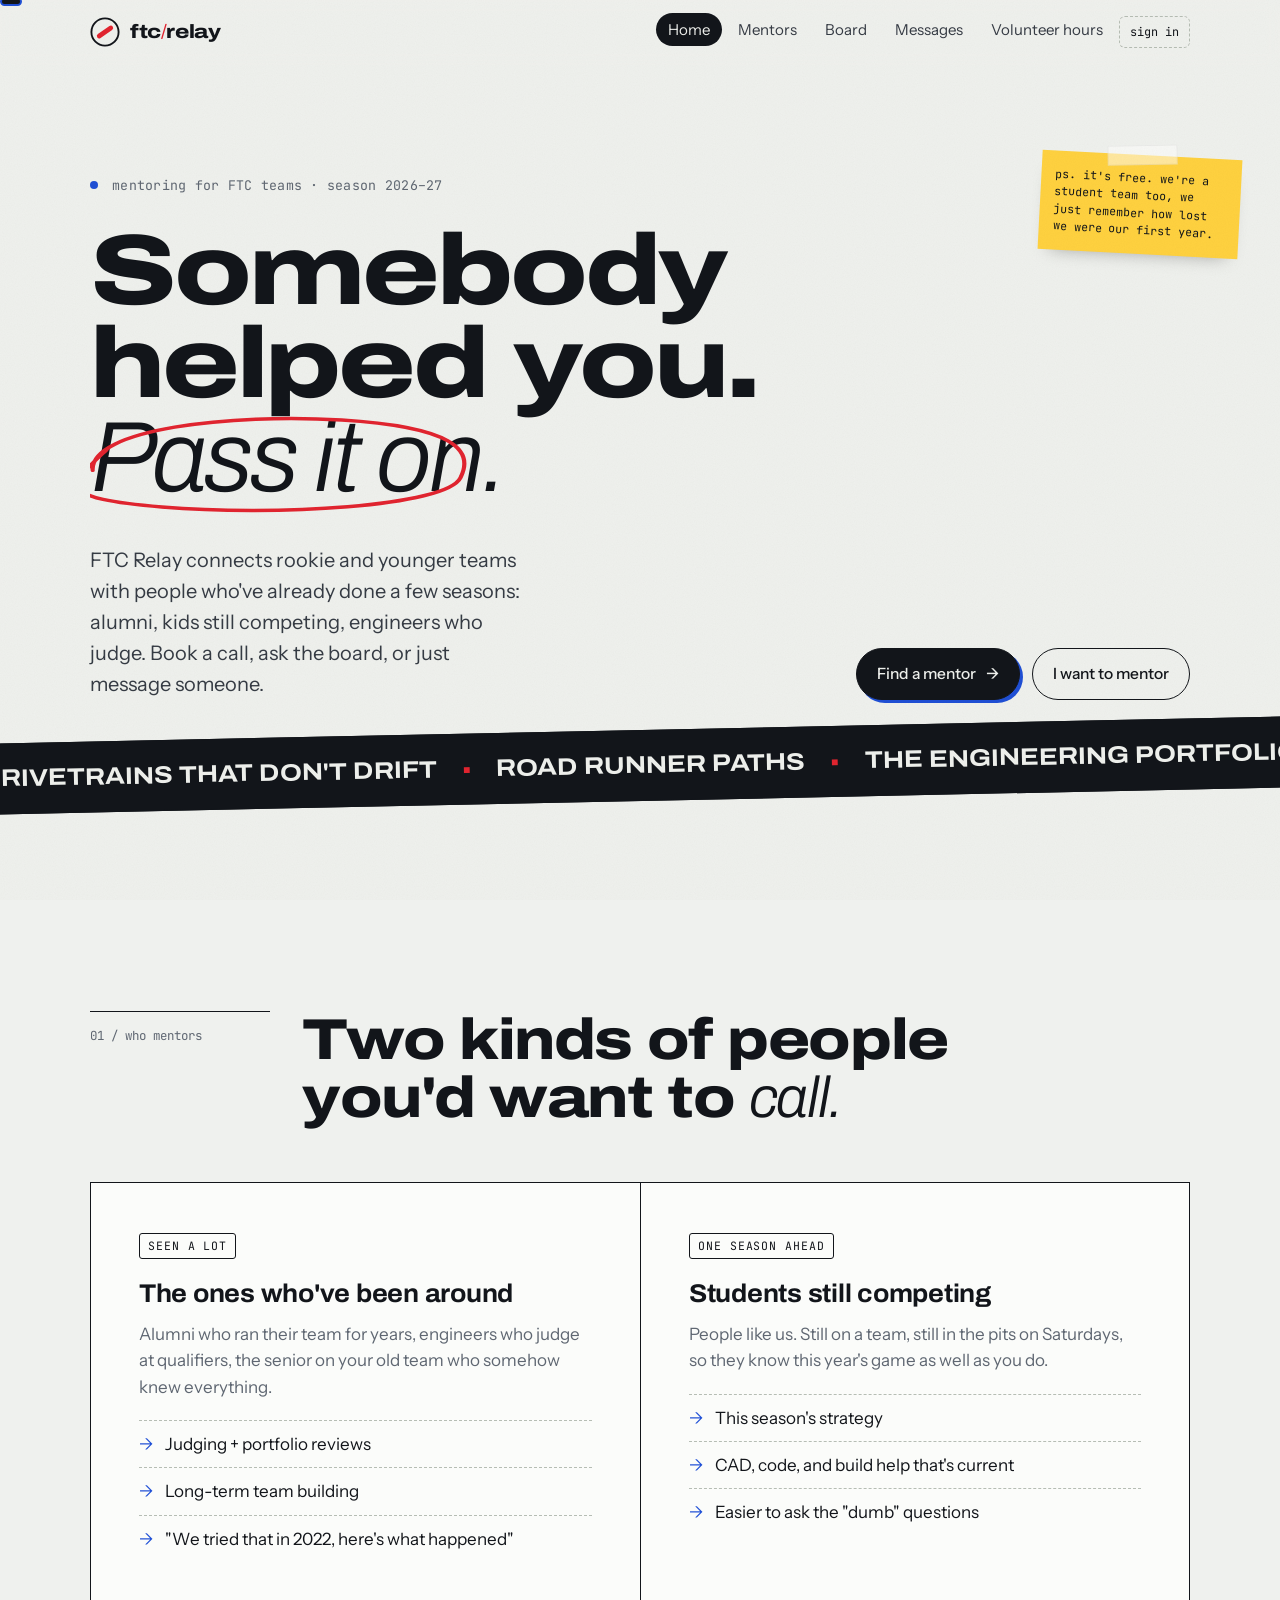
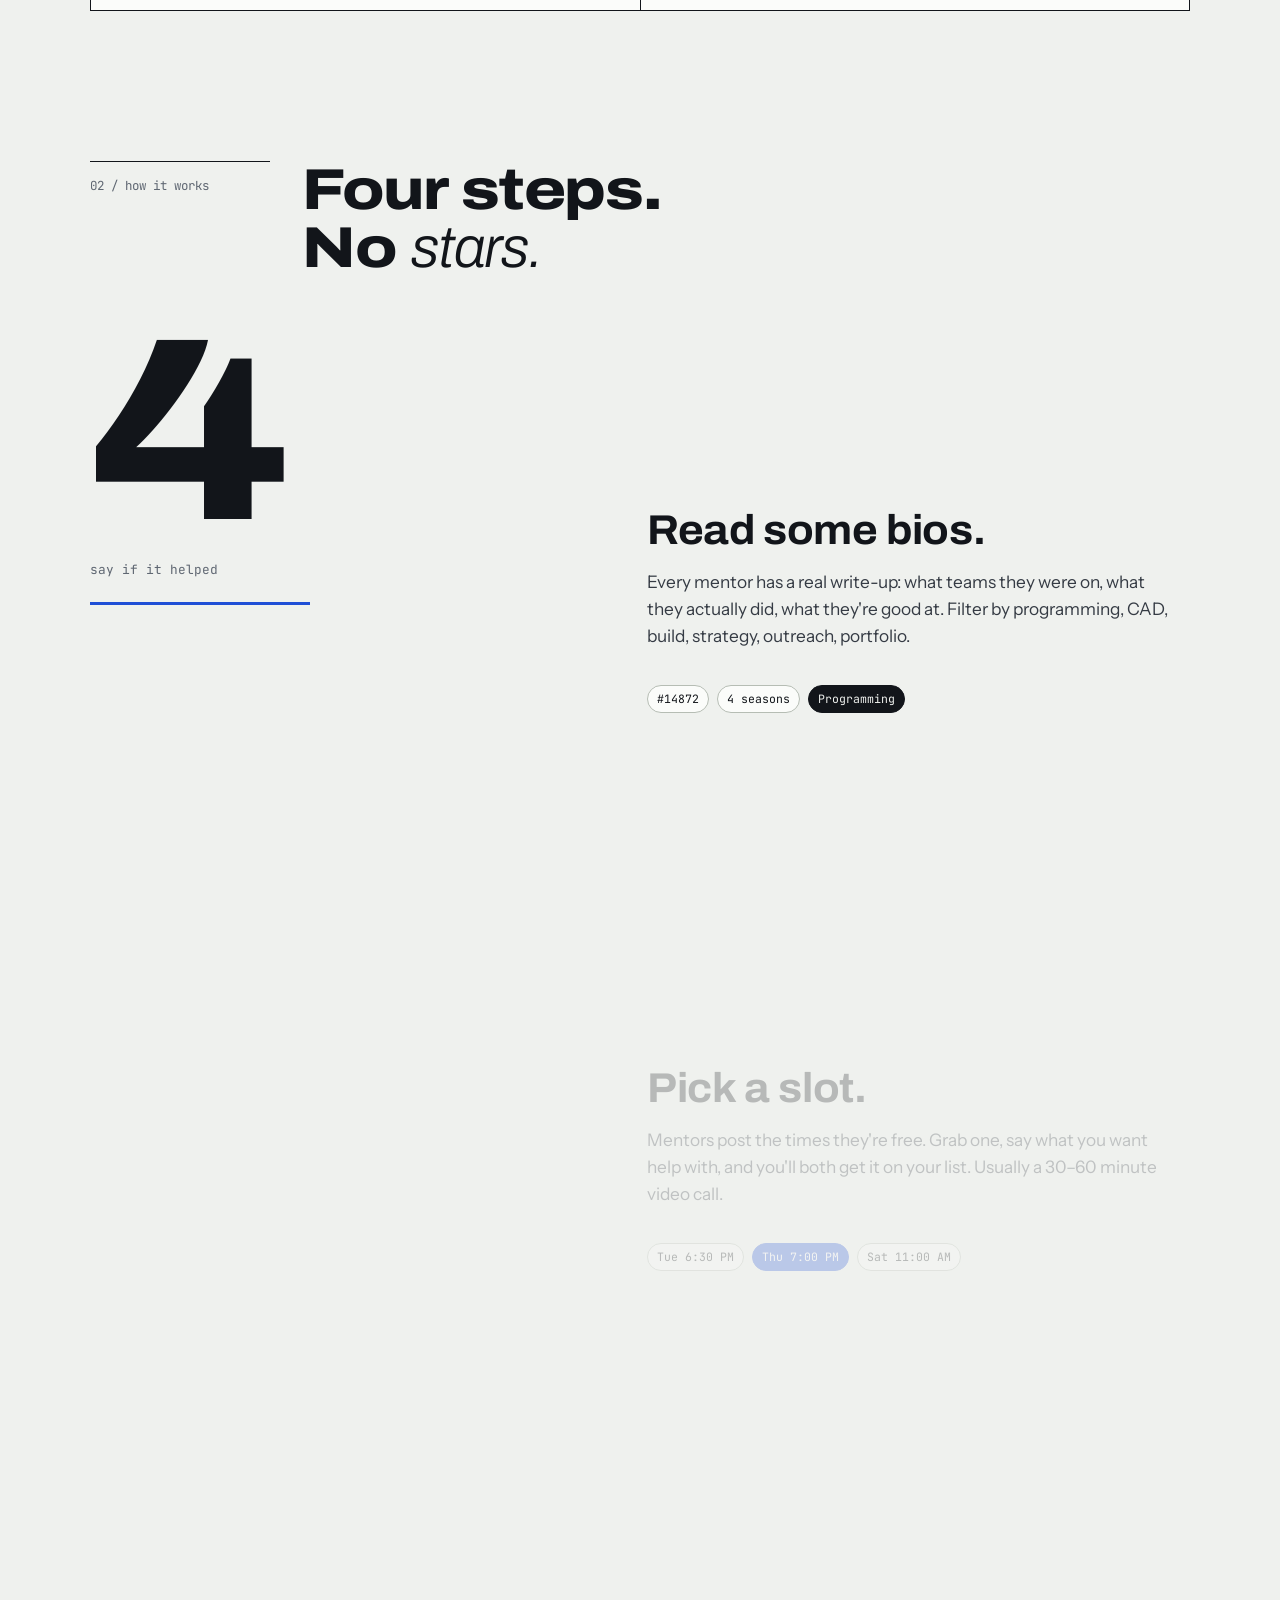
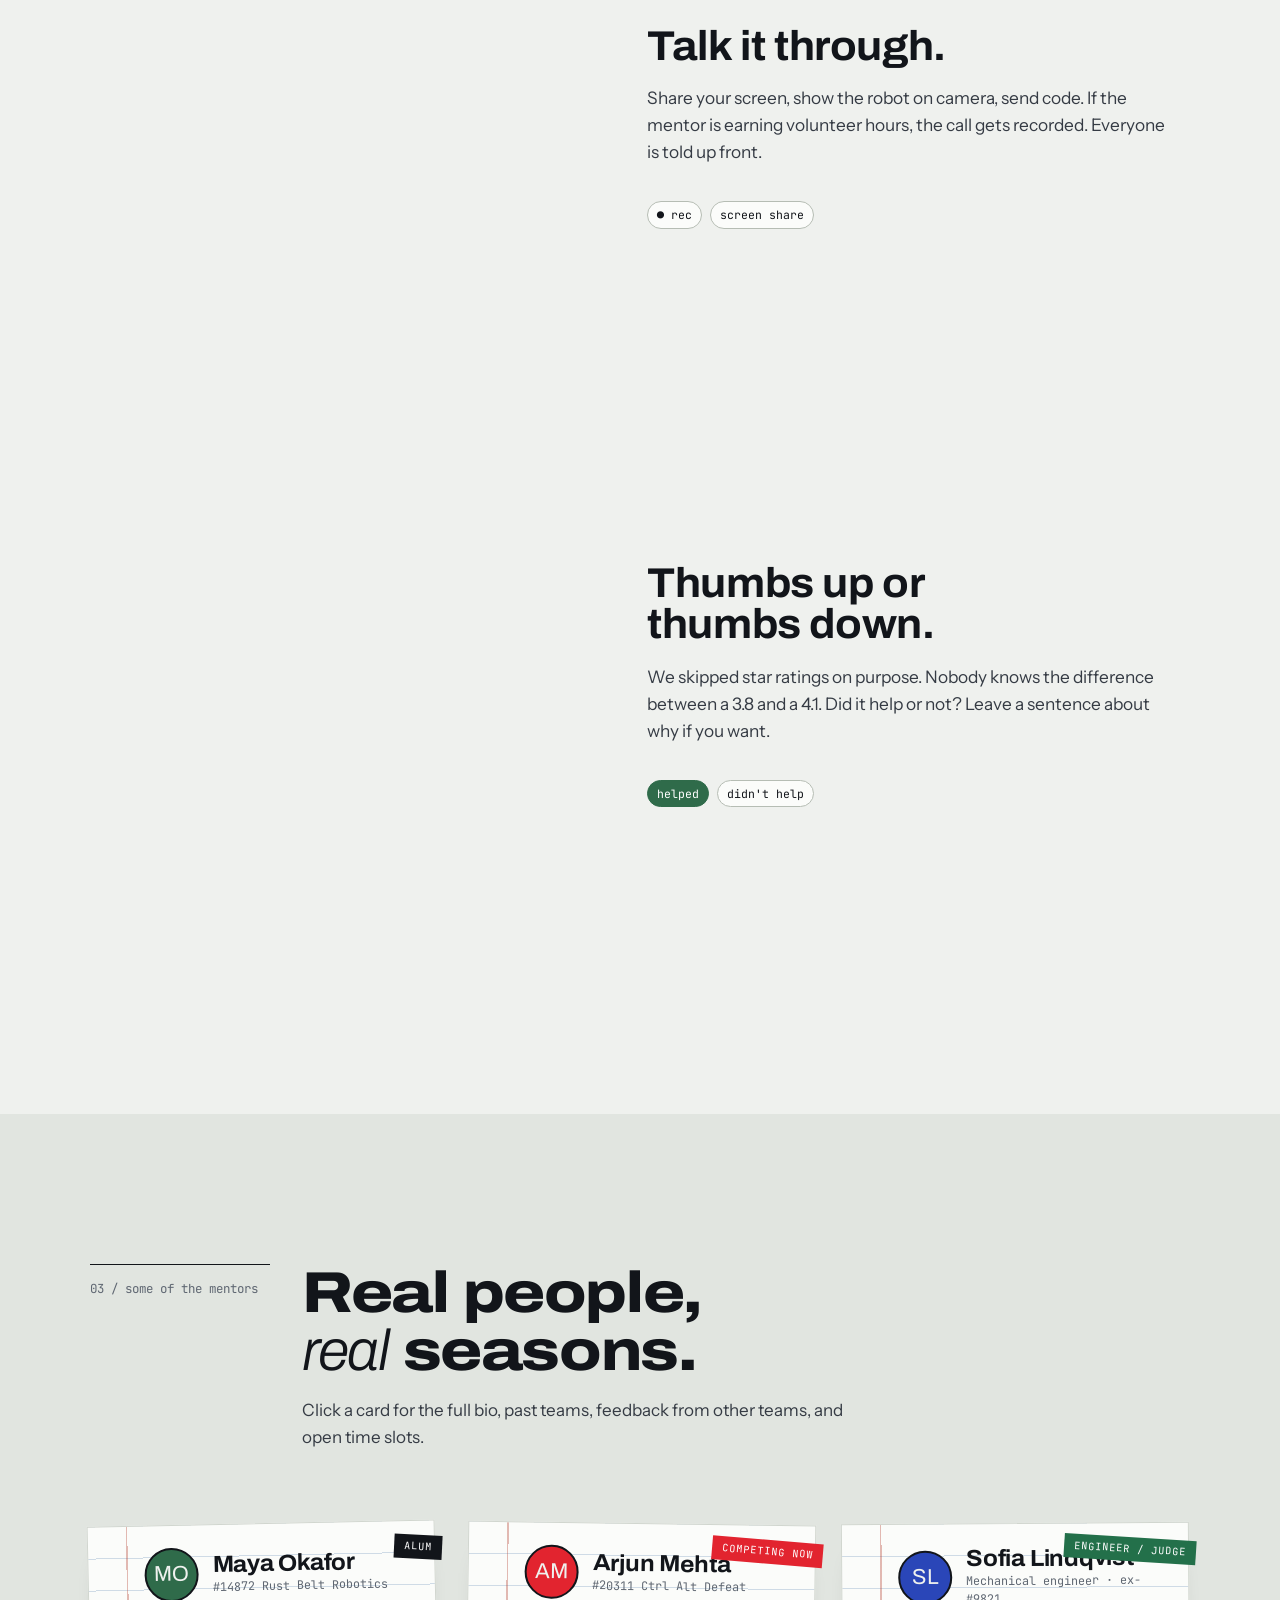
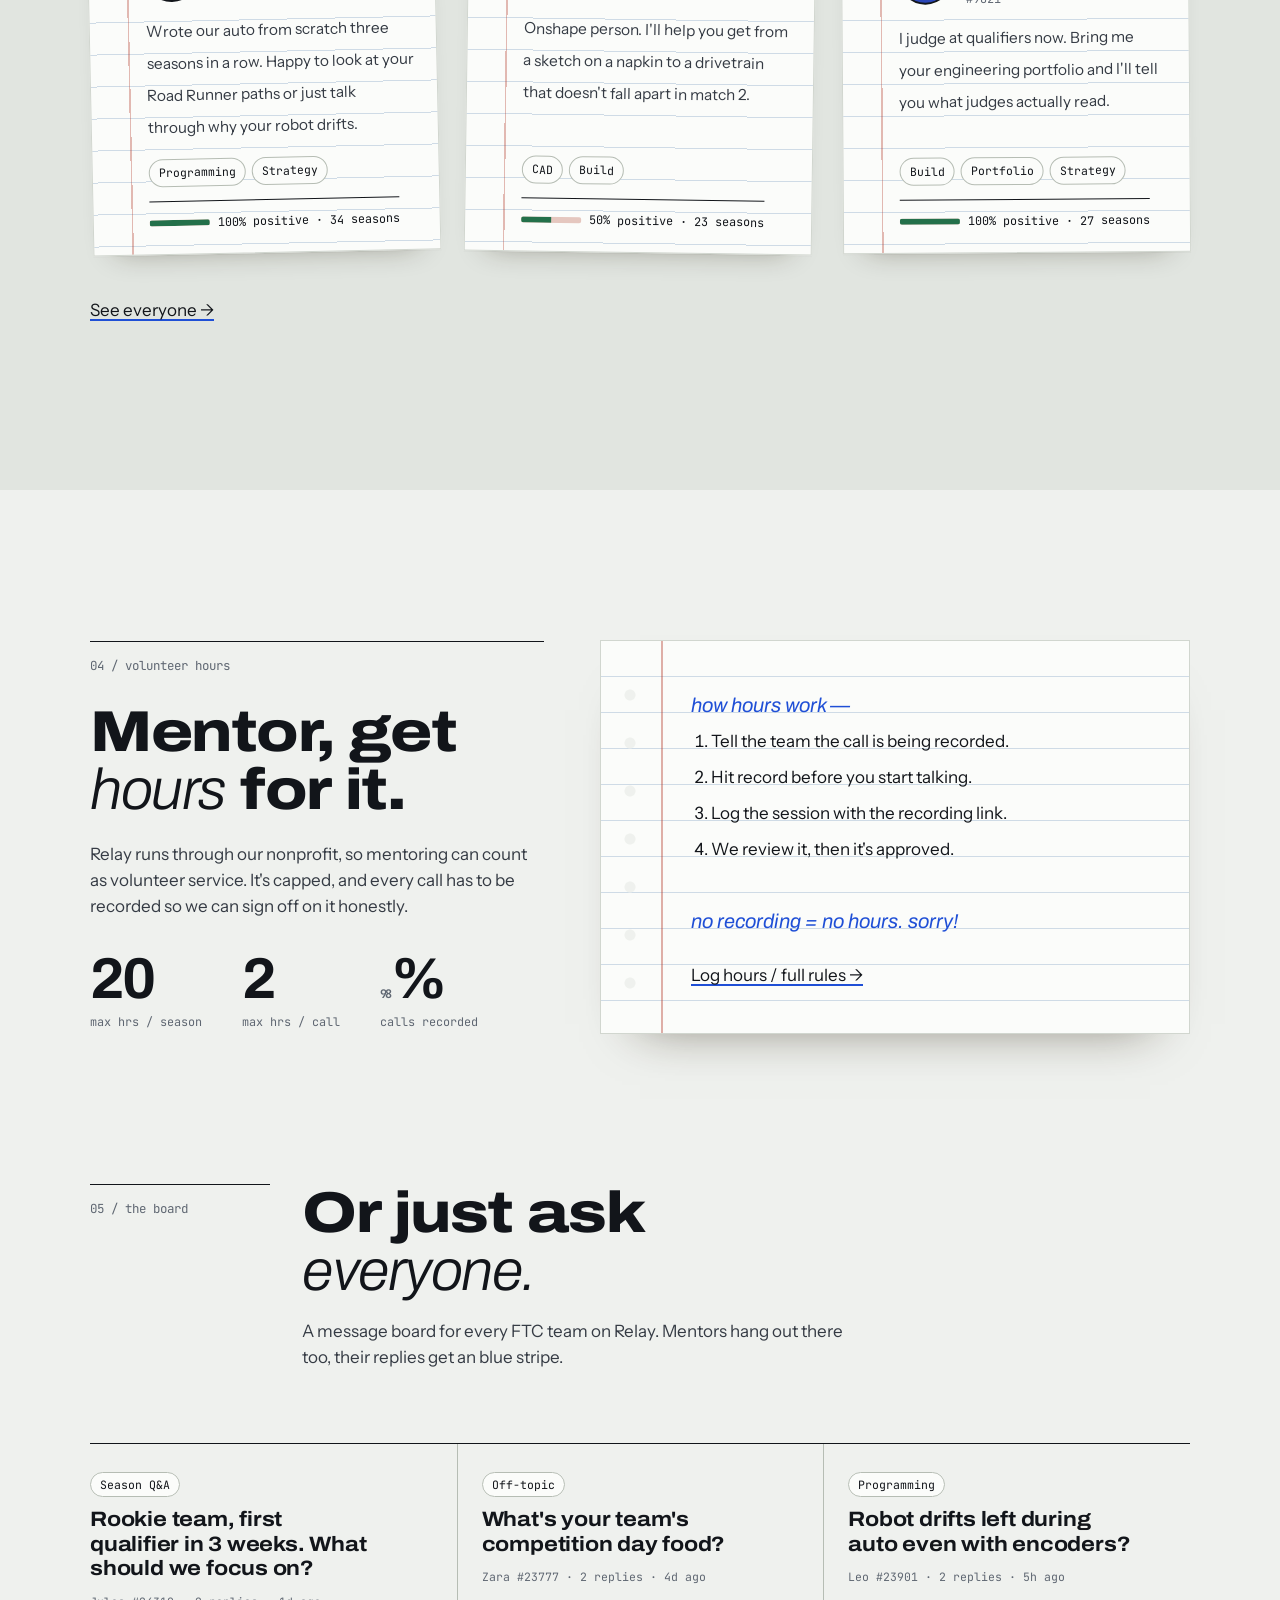
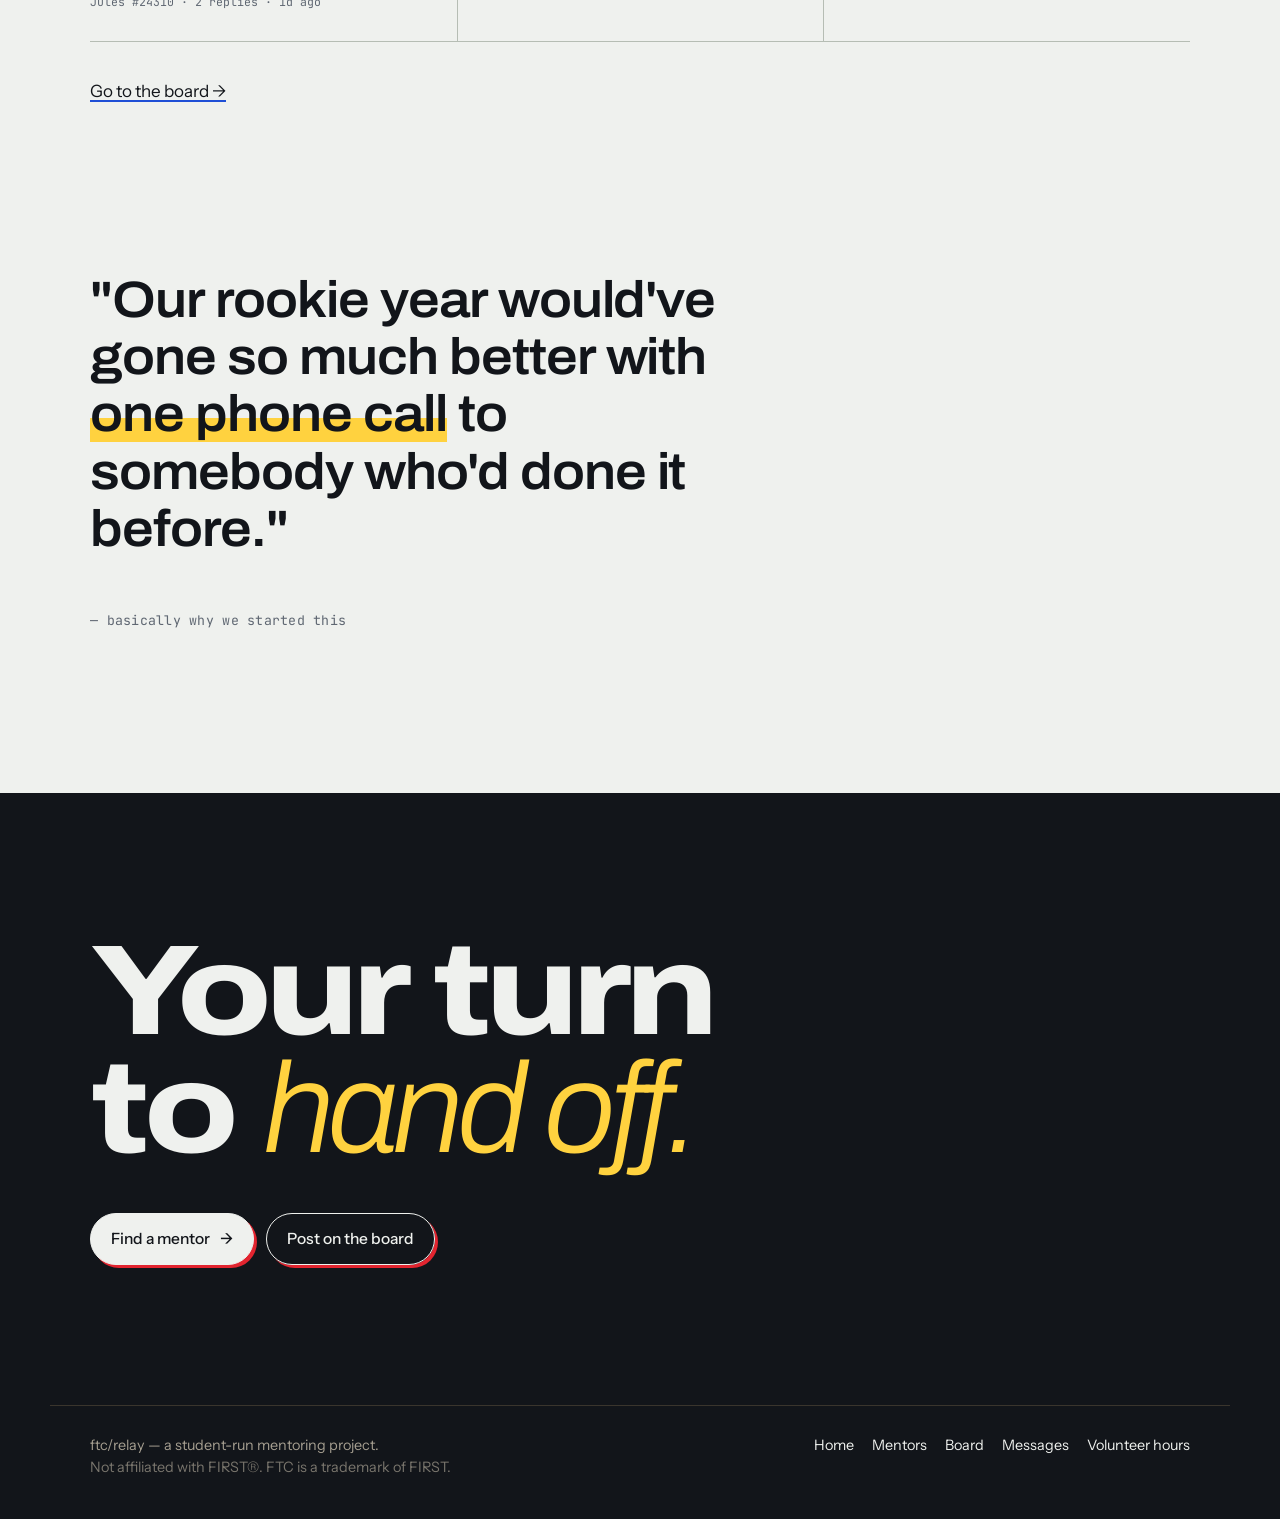
==== commit 6b1483c8: "Set up for Vercel and restyle with FTC alliance colours - Add vercel.json with clean URLs; drop the " ====
--- a/index.html
+++ b/index.html
@@ -3,11 +3,11 @@
 <head>
   <meta charset="utf-8">
   <meta name="viewport" content="width=device-width, initial-scale=1">
-  <title>FTC Relay — mentoring for FTC teams</title>
+  <title>FTC Relay</title>
   <meta name="description" content="Book a call with someone who's already been through a few FTC seasons. Alumni, current competitors, engineers.">
   <link rel="preconnect" href="https://fonts.googleapis.com">
   <link rel="preconnect" href="https://fonts.gstatic.com" crossorigin>
-  <link href="https://fonts.googleapis.com/css2?family=Fraunces:ital,opsz,wght,SOFT,WONK@0,9..144,300..700,0..100,0..1;1,9..144,300..700,0..100,0..1&family=Instrument+Sans:wght@400;500;600&family=JetBrains+Mono:wght@400;600&display=swap" rel="stylesheet">
+  <link href="https://fonts.googleapis.com/css2?family=Archivo:ital,wdth,wght@0,62..125,100..900;1,62..125,100..900&family=Instrument+Sans:wght@400;500;600&family=JetBrains+Mono:wght@400;600&display=swap" rel="stylesheet">
   <link rel="stylesheet" href="css/style.css">
 </head>
 <body>
@@ -102,7 +102,7 @@
             <article class="step" data-label="book a time">
               <h3>Pick a slot.</h3>
               <p>Mentors post the times they're free. Grab one, say what you want help with, and you'll both get it on your list. Usually a 30–60 minute video call.</p>
-              <div class="mini"><span class="pill">Tue 6:30 PM</span><span class="pill orange">Thu 7:00 PM</span><span class="pill">Sat 11:00 AM</span></div>
+              <div class="mini"><span class="pill">Tue 6:30 PM</span><span class="pill accent">Thu 7:00 PM</span><span class="pill">Sat 11:00 AM</span></div>
             </article>
             <article class="step" data-label="have the call">
               <h3>Talk it through.</h3>
@@ -170,7 +170,7 @@
           <div class="sec-num">05 / the board</div>
           <div>
             <h2 data-split>Or just ask<br><em>everyone.</em></h2>
-            <p data-reveal>A message board for every FTC team on Relay. Mentors hang out there too, their replies get an orange stripe.</p>
+            <p data-reveal>A message board for every FTC team on Relay. Mentors hang out there too, their replies get an blue stripe.</p>
           </div>
         </div>
         <div class="board-prev" id="homeBoard"></div>
--- a/css/style.css
+++ b/css/style.css
@@ -1,23 +1,25 @@
 /* FTC Relay
-   Paper + ink + one loud orange. Type does most of the work. */
+   Field-tile grey, ink, and the two alliance colours. Wide, heavy type
+   for headlines, like the lettering on a field banner. */
 
 :root {
-  --paper: #f2ede2;
-  --paper-2: #e9e2d3;
-  --card: #fbf8f1;
-  --ink: #17140f;
-  --ink-2: #3a352d;
-  --muted: #6d665a;
-  --line: #d6ccb8;
-  --line-2: #c4b89f;
-  --orange: #ee5a24;
-  --orange-deep: #c9420f;
-  --hi: #f6d64a;
-  --green: #2f6b4a;
-  --red: #b23a2a;
-  --blue: #2a46b8;
-
-  --serif: "Fraunces", Georgia, "Times New Roman", serif;
+  --paper: #eff1ee;
+  --paper-2: #e1e5e0;
+  --card: #fbfcfa;
+  --ink: #12151a;
+  --ink-2: #353b44;
+  --muted: #5f6772;
+  --line: #d1d6cf;
+  --line-2: #b6bdb4;
+  --accent: #1f4fd6;      /* blue alliance */
+  --accent-deep: #1639a3;
+  --alliance-red: #e2242f;
+  --hi: #ffd23f;
+  --green: #23704a;
+  --red: #c0302a;
+  --blue: #1f4fd6;
+
+  --display: "Archivo", "Arial Narrow", Arial, sans-serif;
   --sans: "Instrument Sans", system-ui, -apple-system, "Segoe UI", sans-serif;
   --mono: "JetBrains Mono", ui-monospace, Menlo, Consolas, monospace;
 
@@ -60,16 +62,16 @@
 .wrap { width: 100%; max-width: var(--wrap); margin: 0 auto; padding: 0 var(--gutter); }
 
 .mono { font-family: var(--mono); font-size: .78em; letter-spacing: .02em; }
-.serif { font-family: var(--serif); }
+.display { font-family: var(--display); }
 .muted { color: var(--muted); }
 .sr-only { position: absolute; width: 1px; height: 1px; overflow: hidden; clip: rect(0 0 0 0); white-space: nowrap; }
 
-h1, h2, h3, h4 { font-family: var(--serif); font-weight: 400; line-height: 1.04; margin: 0; letter-spacing: -.015em; font-variation-settings: "opsz" 144, "SOFT" 30; }
-h1 { font-size: clamp(2.8rem, 8.4vw, 7rem); letter-spacing: -.035em; }
-h2 { font-size: clamp(2.1rem, 5vw, 3.9rem); letter-spacing: -.025em; }
-h3 { font-size: clamp(1.35rem, 2.4vw, 1.75rem); }
+h1, h2, h3, h4 { font-family: var(--display); font-weight: 700; line-height: 1; margin: 0; letter-spacing: -.01em; font-stretch: 112%; text-wrap: balance; }
+h1 { font-size: clamp(2.6rem, 7.8vw, 6.6rem); font-weight: 800; font-stretch: 125%; letter-spacing: -.03em; line-height: .94; }
+h2 { font-size: clamp(2rem, 4.6vw, 3.6rem); font-weight: 800; font-stretch: 118%; letter-spacing: -.025em; }
+h3 { font-size: clamp(1.25rem, 2.2vw, 1.6rem); font-stretch: 105%; }
 em { font-style: italic; }
-h1 em, h2 em { font-variation-settings: "opsz" 144, "SOFT" 100, "WONK" 1; }
+h1 em, h2 em { font-weight: 300; font-stretch: 100%; }
 
 p { margin: 0 0 1em; }
 
@@ -91,8 +93,8 @@
 
 .logo { display: flex; align-items: center; gap: 10px; text-decoration: none; font-weight: 600; letter-spacing: -.01em; }
 .logo-mark { width: 30px; height: 30px; }
-.logo span { font-family: var(--serif); font-size: 1.3rem; font-weight: 500; }
-.logo b { color: var(--orange); font-weight: 500; }
+.logo span { font-family: var(--display); font-size: 1.2rem; font-weight: 800; font-stretch: 120%; letter-spacing: -.02em; }
+.logo b { color: var(--alliance-red); font-weight: 400; }
 
 .nav-links { display: flex; gap: 4px; margin-left: auto; list-style: none; padding: 0; margin-top: 0; margin-bottom: 0; }
 .nav-links a {
@@ -154,13 +156,13 @@
   font-size: .97rem;
   cursor: pointer;
   transition: transform .2s var(--ease), background .2s, color .2s, box-shadow .2s;
-  box-shadow: 3px 3px 0 0 var(--orange);
-}
-.btn:hover { transform: translate(-1px, -1px); box-shadow: 5px 5px 0 0 var(--orange); }
-.btn:active { transform: translate(2px, 2px); box-shadow: 0 0 0 0 var(--orange); }
+  box-shadow: 3px 3px 0 0 var(--accent);
+}
+.btn:hover { transform: translate(-1px, -1px); box-shadow: 5px 5px 0 0 var(--accent); }
+.btn:active { transform: translate(2px, 2px); box-shadow: 0 0 0 0 var(--accent); }
 .btn.ghost { background: transparent; color: var(--ink); box-shadow: none; }
 .btn.ghost:hover { background: var(--ink); color: var(--paper); transform: none; }
-.btn.small { padding: 8px 14px; font-size: .88rem; box-shadow: 2px 2px 0 0 var(--orange); }
+.btn.small { padding: 8px 14px; font-size: .88rem; box-shadow: 2px 2px 0 0 var(--accent); }
 .btn.small.ghost { box-shadow: none; }
 .btn[disabled] { opacity: .45; pointer-events: none; }
 .btn .arrow { transition: transform .2s var(--ease); }
@@ -168,7 +170,7 @@
 
 .link-u {
   text-decoration: none;
-  background: linear-gradient(var(--orange), var(--orange)) 0 100% / 100% 2px no-repeat;
+  background: linear-gradient(var(--accent), var(--accent)) 0 100% / 100% 2px no-repeat;
   padding-bottom: 1px;
   transition: background-size .25s var(--ease);
 }
@@ -200,8 +202,8 @@
 
 .hero { position: relative; padding: clamp(48px, 9vw, 110px) 0 60px; }
 .hero-kicker { display: flex; gap: 14px; align-items: center; margin-bottom: 28px; color: var(--muted); }
-.hero-kicker .dot { width: 8px; height: 8px; border-radius: 50%; background: var(--orange); box-shadow: 0 0 0 0 rgba(238, 90, 36, .5); animation: ping 2.4s infinite; }
-@keyframes ping { 0% { box-shadow: 0 0 0 0 rgba(238, 90, 36, .45); } 70%, 100% { box-shadow: 0 0 0 10px rgba(238, 90, 36, 0); } }
+.hero-kicker .dot { width: 8px; height: 8px; border-radius: 50%; background: var(--accent); box-shadow: 0 0 0 0 rgba(31, 79, 214, .5); animation: ping 2.4s infinite; }
+@keyframes ping { 0% { box-shadow: 0 0 0 0 rgba(31, 79, 214, .45); } 70%, 100% { box-shadow: 0 0 0 10px rgba(31, 79, 214, 0); } }
 
 .hero h1 { max-width: 11.5ch; }
 .hero h1 .circled { position: relative; display: inline-block; }
@@ -214,7 +216,7 @@
 }
 .hero h1 .circled path {
   fill: none;
-  stroke: var(--orange);
+  stroke: var(--alliance-red);
   stroke-width: 3;
   stroke-linecap: round;
   stroke-dasharray: 1000;
@@ -271,13 +273,15 @@
 }
 .marquee-track { display: flex; width: max-content; animation: scroll-x 40s linear infinite; }
 .marquee-track span {
-  font-family: var(--serif);
-  font-style: italic;
-  font-size: clamp(1.3rem, 2.6vw, 2rem);
-  padding: 14px 0;
+  font-family: var(--display);
+  font-weight: 700;
+  font-stretch: 115%;
+  text-transform: uppercase;
+  font-size: clamp(1rem, 2vw, 1.5rem);
+  padding: 16px 0;
   white-space: nowrap;
 }
-.marquee-track span::after { content: "✶"; color: var(--orange); font-style: normal; margin: 0 28px; font-size: .7em; vertical-align: middle; }
+.marquee-track span::after { content: "■"; color: var(--alliance-red); font-style: normal; margin: 0 26px; font-size: .5em; vertical-align: middle; }
 @keyframes scroll-x { to { transform: translateX(-50%); } }
 
 /* ---------- section scaffolding ---------- */
@@ -295,11 +299,11 @@
 /* ---------- relay track: scroll progress with a little baton ---------- */
 
 .track { position: fixed; top: 0; left: 0; right: 0; height: 3px; z-index: 60; pointer-events: none; }
-.track i { position: absolute; inset: 0; background: var(--orange); transform-origin: left; transform: scaleX(var(--p, 0)); }
+.track i { position: absolute; inset: 0; background: var(--accent); transform-origin: left; transform: scaleX(var(--p, 0)); }
 .track b {
   position: absolute; top: -3px; left: 0;
   width: 22px; height: 9px; border-radius: 5px;
-  background: var(--ink); border: 2px solid var(--orange);
+  background: var(--ink); border: 2px solid var(--accent);
   transform: translateX(calc(var(--p, 0) * (100vw - 22px))) rotate(calc(var(--p, 0) * 720deg));
 }
 
@@ -312,7 +316,7 @@
 .who h3 { margin-bottom: 14px; }
 .who ul { margin: 20px 0 0; padding: 0; list-style: none; }
 .who li { padding: 10px 0; border-top: 1px dashed var(--line-2); display: flex; gap: 12px; }
-.who li::before { content: "→"; color: var(--orange); }
+.who li::before { content: "→"; color: var(--accent); }
 @media (max-width: 760px) {
   .who { grid-template-columns: 1fr; }
   .who > div + div { border-left: 0; border-top: 1.5px solid var(--ink); }
@@ -323,7 +327,9 @@
 .steps { display: grid; grid-template-columns: 1fr 1.1fr; gap: 64px; }
 .steps-sticky { position: sticky; top: 110px; height: fit-content; }
 .big-num {
-  font-family: var(--serif);
+  font-family: var(--display);
+  font-weight: 800;
+  font-stretch: 125%;
   font-size: clamp(8rem, 20vw, 16rem);
   line-height: .8;
   letter-spacing: -.06em;
@@ -336,7 +342,7 @@
 .big-num .roll span { display: block; height: .82em; }
 .steps-sticky .label { margin-top: 18px; font-family: var(--mono); font-size: .8rem; color: var(--muted); }
 .steps-progress { margin-top: 22px; height: 3px; background: var(--line); width: 220px; position: relative; overflow: hidden; }
-.steps-progress i { position: absolute; inset: 0; background: var(--orange); transform-origin: left; transform: scaleX(0); transition: transform .5s var(--ease); }
+.steps-progress i { position: absolute; inset: 0; background: var(--accent); transform-origin: left; transform: scaleX(0); transition: transform .5s var(--ease); }
 
 .step { min-height: 62vh; display: flex; flex-direction: column; justify-content: center; padding: 30px 0; opacity: .25; transition: opacity .5s; }
 .step.active { opacity: 1; }
@@ -362,7 +368,7 @@
   white-space: nowrap;
 }
 .pill.solid { background: var(--ink); color: var(--paper); border-color: var(--ink); }
-.pill.orange { background: var(--orange); color: #fff; border-color: var(--orange); }
+.pill.accent { background: var(--accent); color: #fff; border-color: var(--accent); }
 
 /* ---------- index-card mentor cards ---------- */
 
@@ -399,7 +405,7 @@
   border-radius: 50%;
   display: grid;
   place-items: center;
-  font-family: var(--serif);
+  font-family: var(--display);
   font-size: 1.35rem;
   color: var(--paper);
   background: var(--av, var(--ink));
@@ -419,11 +425,12 @@
   letter-spacing: .1em;
   text-transform: uppercase;
   padding: 4px 10px;
-  background: var(--orange);
+  background: var(--accent);
   color: #fff;
   transform: rotate(4deg);
 }
 .kind-stamp.alum { background: var(--ink); }
+.kind-stamp.current { background: var(--alliance-red); }
 .kind-stamp.pro { background: var(--green); }
 
 .vote-meter { display: inline-flex; align-items: center; gap: 8px; }
@@ -450,7 +457,7 @@
 }
 .notebook p, .notebook li { line-height: 36px; margin: 0; }
 .notebook ol { padding-left: 1.2em; margin: 0 0 36px; }
-.notebook .hand { font-family: var(--serif); font-style: italic; font-size: 1.25rem; color: var(--blue); }
+.notebook .hand { font-family: var(--display); font-style: italic; font-size: 1.25rem; color: var(--blue); }
 @media (max-width: 640px) {
   .notebook { padding: 36px 20px 30px 56px; }
   .notebook::before { left: 10px; }
@@ -461,7 +468,7 @@
 @media (max-width: 860px) { .hours-grid { grid-template-columns: 1fr; } }
 
 .counter-row { display: flex; gap: 40px; flex-wrap: wrap; margin-top: 30px; }
-.counter b { display: block; font-family: var(--serif); font-weight: 400; font-size: clamp(2.6rem, 5vw, 3.6rem); line-height: 1; letter-spacing: -.03em; }
+.counter b { display: block; font-family: var(--display); font-weight: 700; font-size: clamp(2.6rem, 5vw, 3.6rem); line-height: 1; letter-spacing: -.03em; }
 .counter span { font-family: var(--mono); font-size: .74rem; color: var(--muted); }
 
 /* ---------- board preview + quotes ---------- */
@@ -469,7 +476,7 @@
 .board-prev { display: grid; grid-template-columns: repeat(3, 1fr); gap: 0; border-top: 1.5px solid var(--ink); }
 .board-prev a { text-decoration: none; padding: 26px 24px 30px 0; border-bottom: 1px solid var(--line-2); display: block; transition: background .2s; }
 .board-prev a + a { padding-left: 24px; border-left: 1px solid var(--line-2); }
-.board-prev a:hover h4 { text-decoration: underline; text-decoration-color: var(--orange); text-underline-offset: 4px; }
+.board-prev a:hover h4 { text-decoration: underline; text-decoration-color: var(--accent); text-underline-offset: 4px; }
 .board-prev h4 { font-size: 1.3rem; margin: 10px 0 12px; line-height: 1.2; }
 .board-prev .meta { font-family: var(--mono); font-size: .72rem; color: var(--muted); }
 @media (max-width: 860px) {
@@ -477,7 +484,7 @@
   .board-prev a + a { padding-left: 0; border-left: 0; }
 }
 
-.quote-big { font-family: var(--serif); font-size: clamp(1.8rem, 4vw, 3.2rem); line-height: 1.12; letter-spacing: -.02em; max-width: 20ch; }
+.quote-big { font-family: var(--display); font-weight: 600; font-stretch: 108%; font-size: clamp(1.8rem, 4vw, 3.2rem); line-height: 1.12; letter-spacing: -.02em; max-width: 20ch; }
 .quote-big .hl { background: linear-gradient(transparent 58%, var(--hi) 58%); background-size: 0 100%; background-repeat: no-repeat; transition: background-size 1.2s var(--ease) .4s; }
 .in .quote-big .hl, .quote-big.in .hl { background-size: 100% 100%; }
 
@@ -485,15 +492,15 @@
 
 .cta-band { background: var(--ink); color: var(--paper); padding: clamp(80px, 12vw, 140px) 0; overflow: hidden; }
 .cta-band h2 { font-size: clamp(3rem, 10vw, 8.5rem); letter-spacing: -.045em; line-height: .92; }
-.cta-band h2 em { color: var(--orange); }
-.cta-band .btn { background: var(--paper); color: var(--ink); border-color: var(--paper); }
+.cta-band h2 em { color: var(--hi); }
+.cta-band .btn { background: var(--paper); color: var(--ink); border-color: var(--paper); box-shadow: 3px 3px 0 0 var(--alliance-red); }
 .cta-band .btn.ghost { background: transparent; color: var(--paper); }
 .cta-band .btn.ghost:hover { background: var(--paper); color: var(--ink); }
 
 footer { background: var(--ink); color: #a59e90; padding: 0 0 40px; font-size: .9rem; }
 footer .wrap { display: flex; justify-content: space-between; gap: 24px; flex-wrap: wrap; border-top: 1px solid #3a352d; padding-top: 28px; }
 footer a { color: var(--paper); text-decoration: none; }
-footer a:hover { color: var(--orange); }
+footer a:hover { color: var(--accent); }
 footer nav { display: flex; gap: 18px; flex-wrap: wrap; }
 
 /* ---------- page header (inner pages) ---------- */
@@ -516,10 +523,10 @@
   outline: none;
   transition: box-shadow .15s;
 }
-input:focus, textarea:focus, select:focus { box-shadow: 3px 3px 0 var(--orange); }
+input:focus, textarea:focus, select:focus { box-shadow: 3px 3px 0 var(--accent); }
 textarea { resize: vertical; min-height: 96px; line-height: 1.5; }
 .check { display: flex; gap: 10px; align-items: flex-start; font-size: .92rem; line-height: 1.45; cursor: pointer; }
-.check input { margin-top: 3px; accent-color: var(--orange); width: 16px; height: 16px; flex: none; }
+.check input { margin-top: 3px; accent-color: var(--accent); width: 16px; height: 16px; flex: none; }
 .form-row { display: grid; grid-template-columns: 1fr 1fr; gap: 14px; }
 @media (max-width: 560px) { .form-row { grid-template-columns: 1fr; } }
 
@@ -541,7 +548,7 @@
 .chip:hover { background: var(--paper-2); }
 .chip[aria-pressed="true"] { background: var(--ink); color: var(--paper); }
 .toolbar select { width: auto; }
-.empty { padding: 60px 0; text-align: center; color: var(--muted); font-family: var(--serif); font-style: italic; font-size: 1.4rem; }
+.empty { padding: 60px 0; text-align: center; color: var(--muted); font-family: var(--display); font-style: italic; font-size: 1.4rem; }
 
 /* drawer */
 .drawer-back {
@@ -591,7 +598,7 @@
   cursor: pointer;
 }
 .slot:hover { border-style: solid; }
-.slot[aria-pressed="true"] { background: var(--orange); border: 1.5px solid var(--orange); color: #fff; }
+.slot[aria-pressed="true"] { background: var(--accent); border: 1.5px solid var(--accent); color: #fff; }
 .slot.taken { opacity: .35; text-decoration: line-through; pointer-events: none; }
 
 .verdict { display: flex; gap: 10px; margin-bottom: 12px; }
@@ -643,7 +650,7 @@
   z-index: 200;
   font-size: .94rem;
   transition: transform .4s var(--ease);
-  box-shadow: 4px 4px 0 var(--orange);
+  box-shadow: 4px 4px 0 var(--accent);
   max-width: calc(100% - 32px);
 }
 .toast.show { transform: translate(-50%, 0); }
@@ -651,7 +658,7 @@
 /* modal (identity) */
 .modal-back { position: fixed; inset: 0; background: rgba(23, 20, 15, .5); z-index: 150; display: none; place-items: center; padding: 16px; }
 .modal-back.open { display: grid; }
-.modal { background: var(--paper); border: 1.5px solid var(--ink); box-shadow: 8px 8px 0 var(--orange); width: min(440px, 100%); padding: 28px; animation: pop .35s var(--ease); }
+.modal { background: var(--paper); border: 1.5px solid var(--ink); box-shadow: 8px 8px 0 var(--accent); width: min(440px, 100%); padding: 28px; animation: pop .35s var(--ease); }
 .modal h3 { margin-bottom: 8px; font-size: 1.8rem; }
 .modal p { color: var(--ink-2); font-size: .95rem; }
 @keyframes pop { from { transform: translateY(16px) scale(.98); opacity: 0; } }
@@ -677,24 +684,24 @@
 
 .thread { border-bottom: 1px solid var(--line-2); }
 .thread-head { display: grid; grid-template-columns: 54px 1fr auto; gap: 16px; padding: 22px 0; cursor: pointer; align-items: start; width: 100%; background: none; border: 0; text-align: left; }
-.thread-head:hover h3 { text-decoration: underline; text-decoration-color: var(--orange); text-underline-offset: 4px; }
+.thread-head:hover h3 { text-decoration: underline; text-decoration-color: var(--accent); text-underline-offset: 4px; }
 .thread-head h3 { font-size: 1.35rem; line-height: 1.2; margin-bottom: 6px; }
 .thread-head .meta { font-family: var(--mono); font-size: .72rem; color: var(--muted); display: flex; gap: 12px; flex-wrap: wrap; align-items: center; }
-.thread-count { font-family: var(--serif); font-size: 1.6rem; text-align: right; line-height: 1; }
+.thread-count { font-family: var(--display); font-size: 1.6rem; text-align: right; line-height: 1; }
 .thread-count small { display: block; font-family: var(--mono); font-size: .62rem; color: var(--muted); }
 .upv {
   display: flex; flex-direction: column; align-items: center;
   border: 1.5px solid var(--ink); border-radius: 4px; padding: 6px 0; background: var(--card);
   font-family: var(--mono); font-size: .8rem; cursor: pointer;
 }
-.upv:hover, .upv[aria-pressed="true"] { background: var(--orange); border-color: var(--orange); color: #fff; }
+.upv:hover, .upv[aria-pressed="true"] { background: var(--accent); border-color: var(--accent); color: #fff; }
 .upv svg { width: 14px; height: 14px; }
 .thread-body { display: none; padding: 0 0 26px 70px; }
 .thread.open .thread-body { display: block; animation: fadeup .4s var(--ease); }
 @keyframes fadeup { from { opacity: 0; transform: translateY(8px); } }
 .thread-body .op { white-space: pre-wrap; margin-bottom: 18px; color: var(--ink-2); }
 .reply { border-left: 3px solid var(--line-2); padding: 6px 0 6px 16px; margin-bottom: 14px; }
-.reply.mentor { border-left-color: var(--orange); }
+.reply.mentor { border-left-color: var(--accent); }
 .reply .meta { font-family: var(--mono); font-size: .72rem; color: var(--muted); margin-bottom: 4px; }
 .reply p { margin: 0; white-space: pre-wrap; }
 .reply-form { display: flex; gap: 10px; margin-top: 16px; align-items: flex-end; }
@@ -717,7 +724,7 @@
   cursor: pointer; text-align: left;
 }
 .convo:hover { background: var(--paper); }
-.convo[aria-current="true"] { background: var(--paper-2); box-shadow: inset 3px 0 0 var(--orange); }
+.convo[aria-current="true"] { background: var(--paper-2); box-shadow: inset 3px 0 0 var(--accent); }
 .convo .avatar { width: 40px; height: 40px; font-size: 1rem; }
 .convo .nm { font-weight: 600; font-size: .95rem; }
 .convo .last { font-size: .82rem; color: var(--muted); white-space: nowrap; overflow: hidden; text-overflow: ellipsis; max-width: 190px; }
@@ -734,7 +741,7 @@
 .bubble time { display: block; font-family: var(--mono); font-size: .62rem; opacity: .55; margin-top: 3px; }
 .chat-form { display: flex; gap: 10px; padding: 14px; border-top: 1.5px solid var(--ink); }
 .chat-form input { flex: 1; }
-.chat-empty { margin: auto; text-align: center; color: var(--muted); font-family: var(--serif); font-style: italic; font-size: 1.3rem; padding: 20px; }
+.chat-empty { margin: auto; text-align: center; color: var(--muted); font-family: var(--display); font-style: italic; font-size: 1.3rem; padding: 20px; }
 
 @media (max-width: 760px) {
   .inbox { grid-template-columns: 1fr; height: 76vh; }
@@ -751,19 +758,19 @@
 @media (max-width: 900px) { .hours-layout { grid-template-columns: 1fr; } }
 .rules { counter-reset: r; list-style: none; padding: 0; margin: 0; }
 .rules li { counter-increment: r; display: grid; grid-template-columns: 52px 1fr; gap: 14px; padding: 18px 0; border-top: 1px solid var(--line-2); }
-.rules li::before { content: counter(r, decimal-leading-zero); font-family: var(--mono); font-size: .8rem; color: var(--orange); padding-top: 4px; }
-.rules b { display: block; font-family: var(--serif); font-weight: 400; font-size: 1.25rem; margin-bottom: 4px; }
+.rules li::before { content: counter(r, decimal-leading-zero); font-family: var(--mono); font-size: .8rem; color: var(--accent); padding-top: 4px; }
+.rules b { display: block; font-family: var(--display); font-weight: 700; font-size: 1.25rem; margin-bottom: 4px; }
 .rules p { margin: 0; color: var(--ink-2); font-size: .97rem; }
 
 .cap { border: 1.5px solid var(--ink); background: var(--card); padding: 22px; margin-bottom: 24px; }
 .cap-top { display: flex; justify-content: space-between; align-items: baseline; margin-bottom: 12px; }
-.cap-top b { font-family: var(--serif); font-weight: 400; font-size: 2.6rem; letter-spacing: -.03em; line-height: 1; }
+.cap-top b { font-family: var(--display); font-weight: 700; font-size: 2.6rem; letter-spacing: -.03em; line-height: 1; }
 .cap-bar { height: 14px; border: 1.5px solid var(--ink); position: relative; background: repeating-linear-gradient(90deg, transparent 0 calc(5% - 1px), var(--line) calc(5% - 1px) 5%); }
-.cap-bar i { position: absolute; inset: 0 auto 0 0; background: var(--orange); transition: width 1.2s var(--ease); width: 0; }
+.cap-bar i { position: absolute; inset: 0 auto 0 0; background: var(--accent); transition: width 1.2s var(--ease); width: 0; }
 .cap-bar i.pending { background: repeating-linear-gradient(45deg, var(--hi) 0 6px, #e9c33a 6px 12px); }
 .cap-legend { display: flex; gap: 16px; margin-top: 10px; font-family: var(--mono); font-size: .7rem; color: var(--muted); flex-wrap: wrap; }
 .cap-legend span::before { content: ""; display: inline-block; width: 10px; height: 10px; margin-right: 6px; vertical-align: -1px; }
-.cap-legend .a::before { background: var(--orange); }
+.cap-legend .a::before { background: var(--accent); }
 .cap-legend .p::before { background: var(--hi); }
 
 .log-table { width: 100%; border-collapse: collapse; font-size: .9rem; margin-top: 10px; }
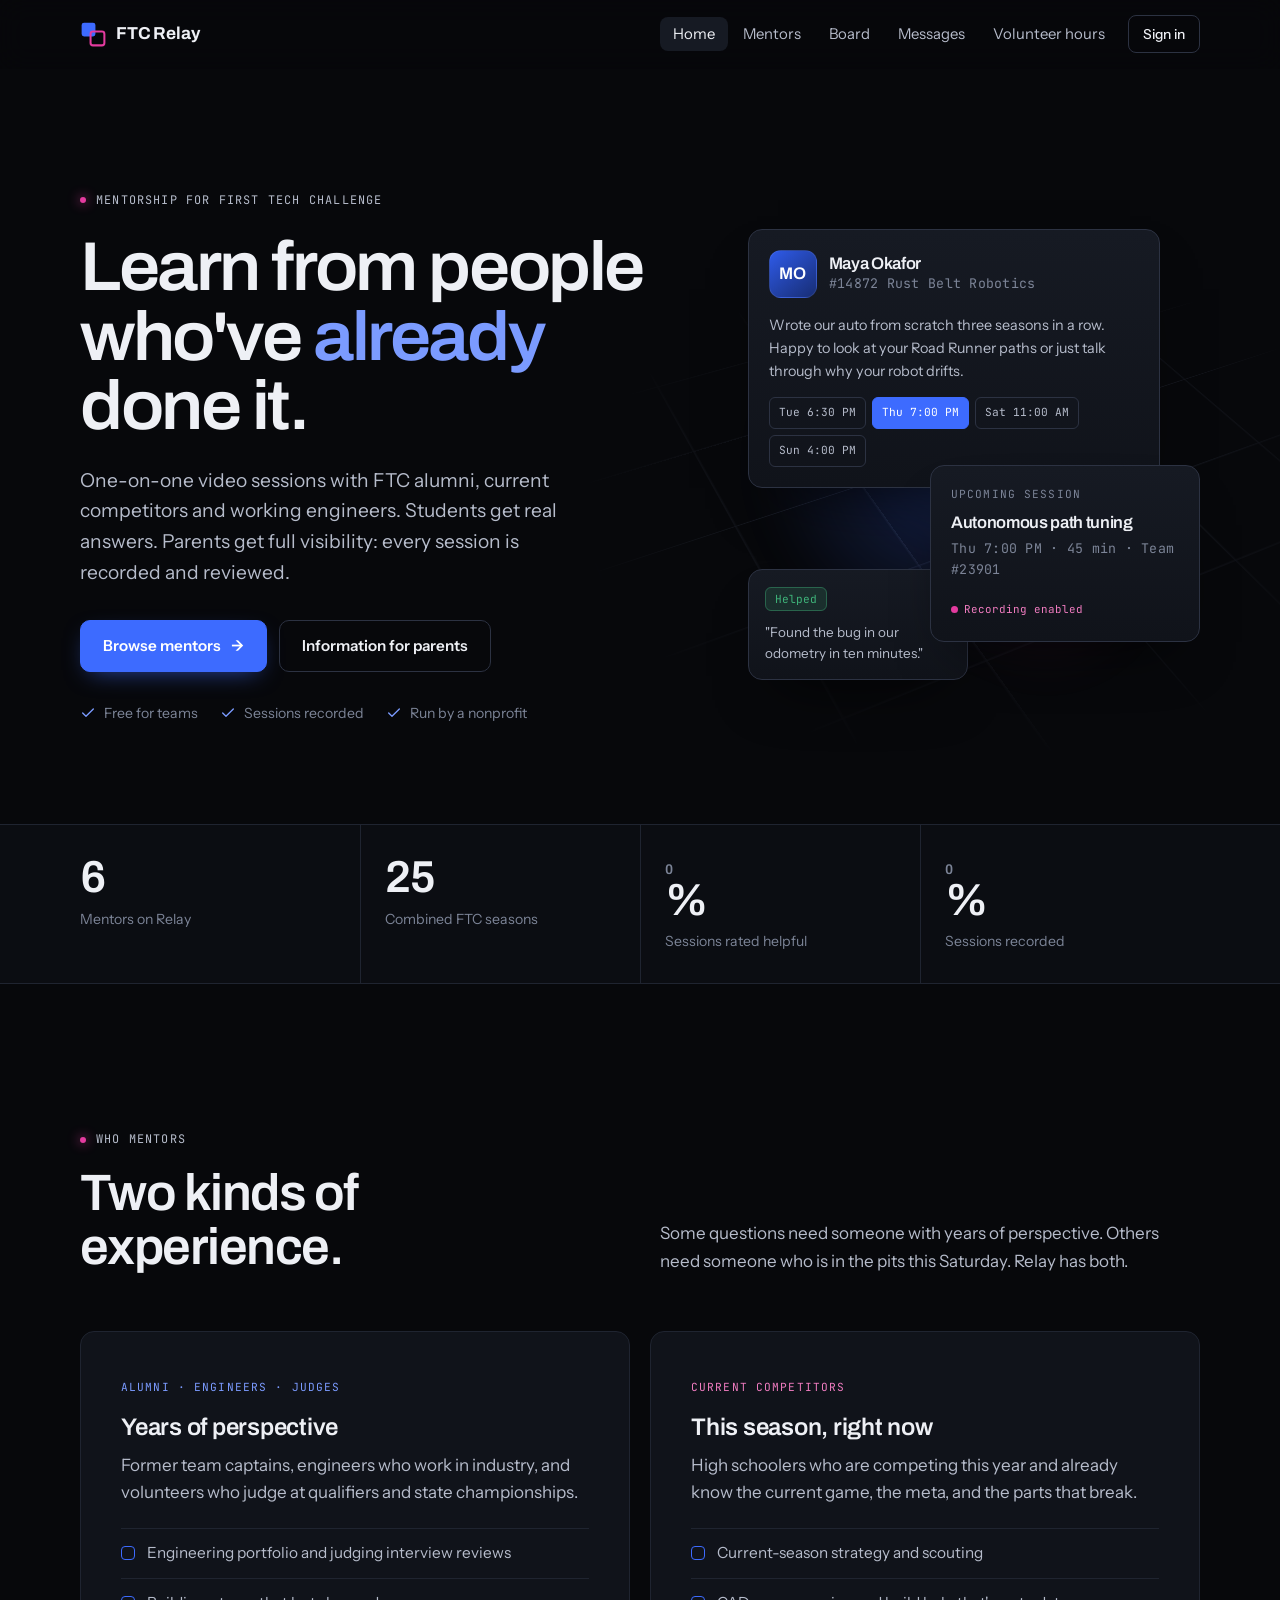
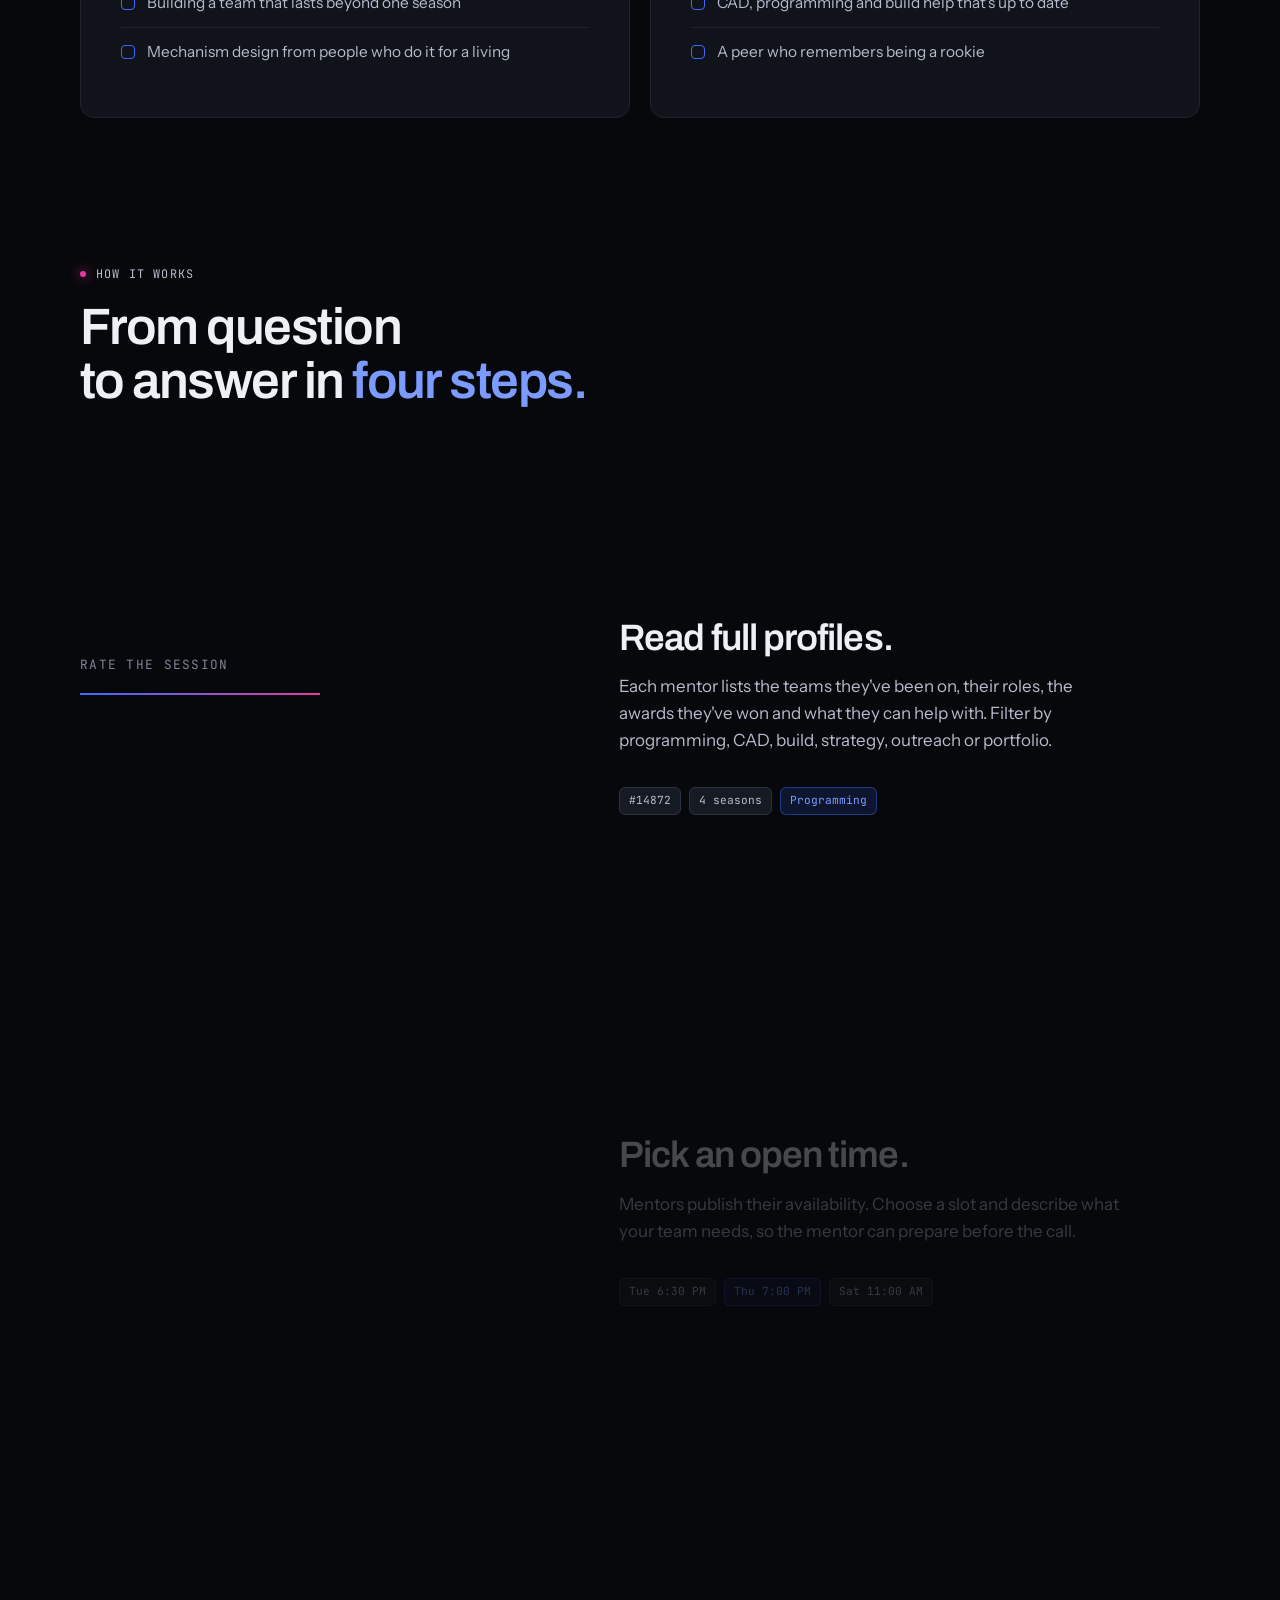
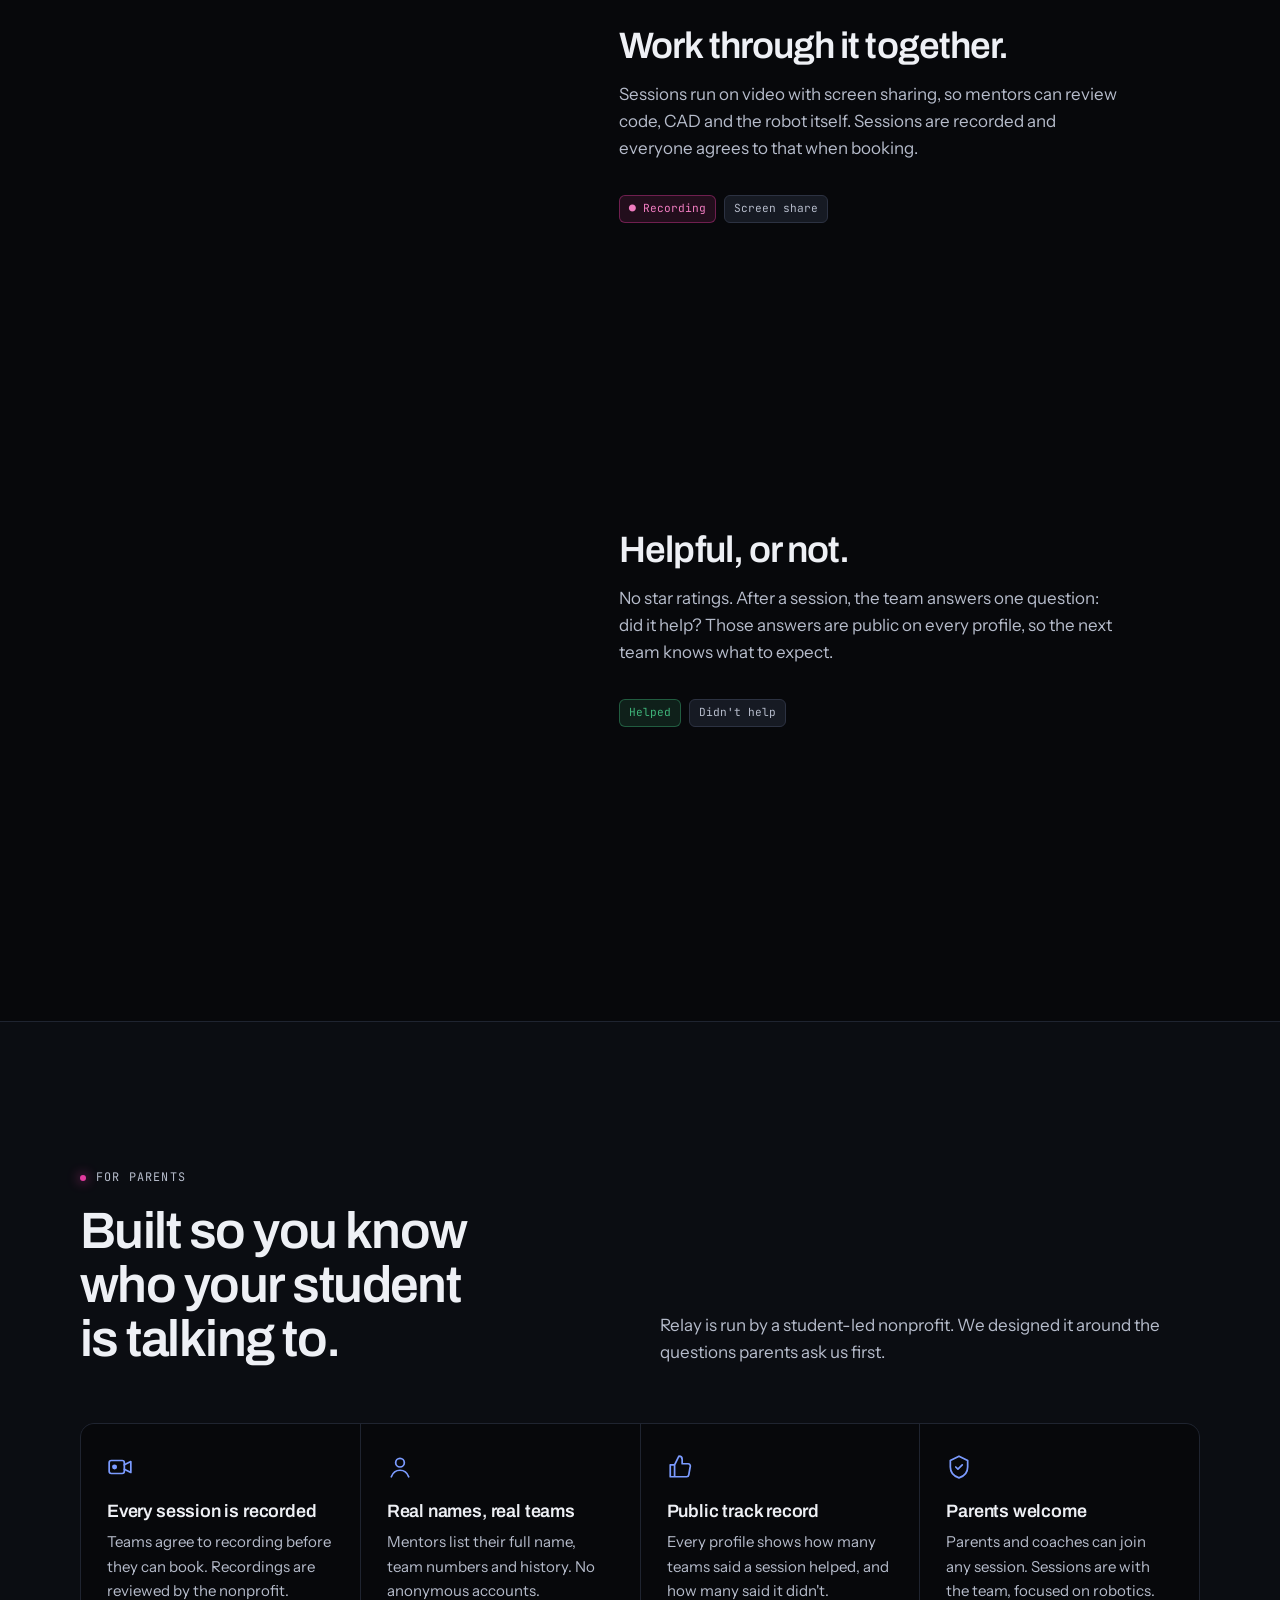
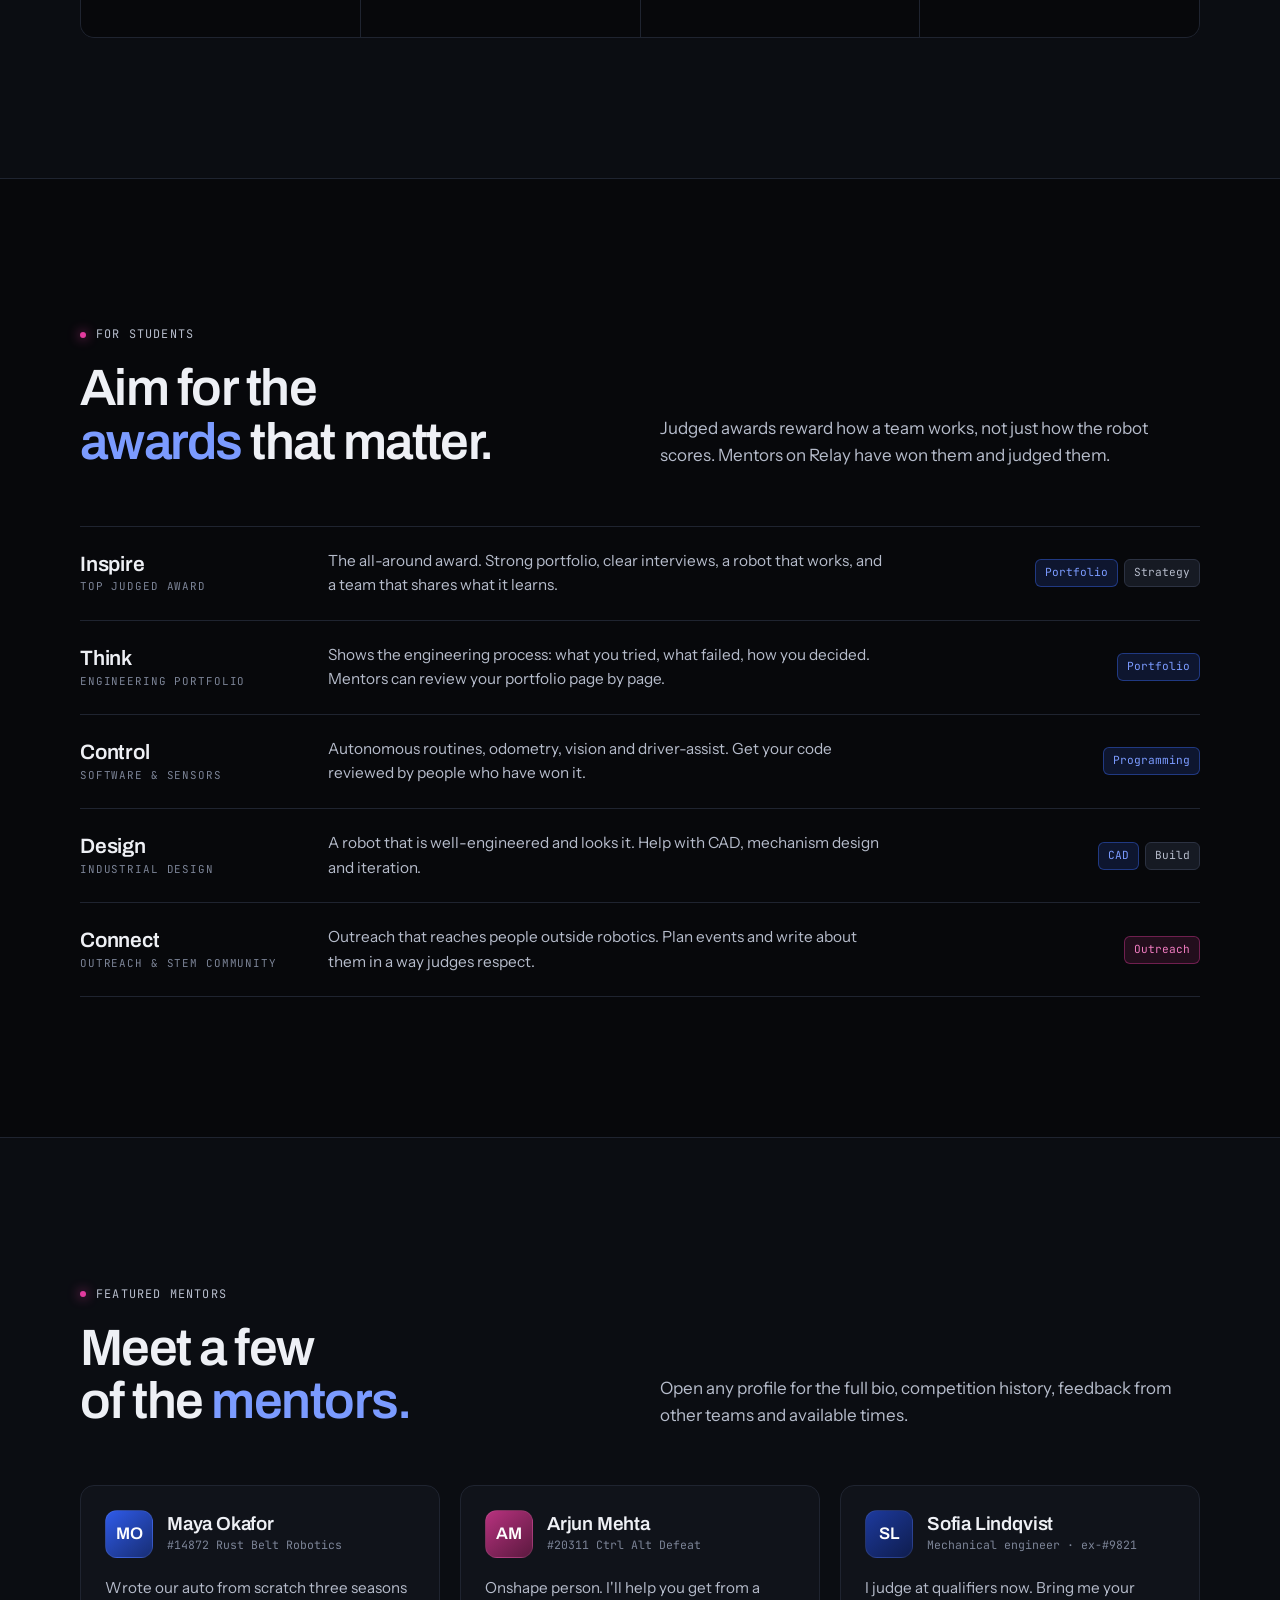
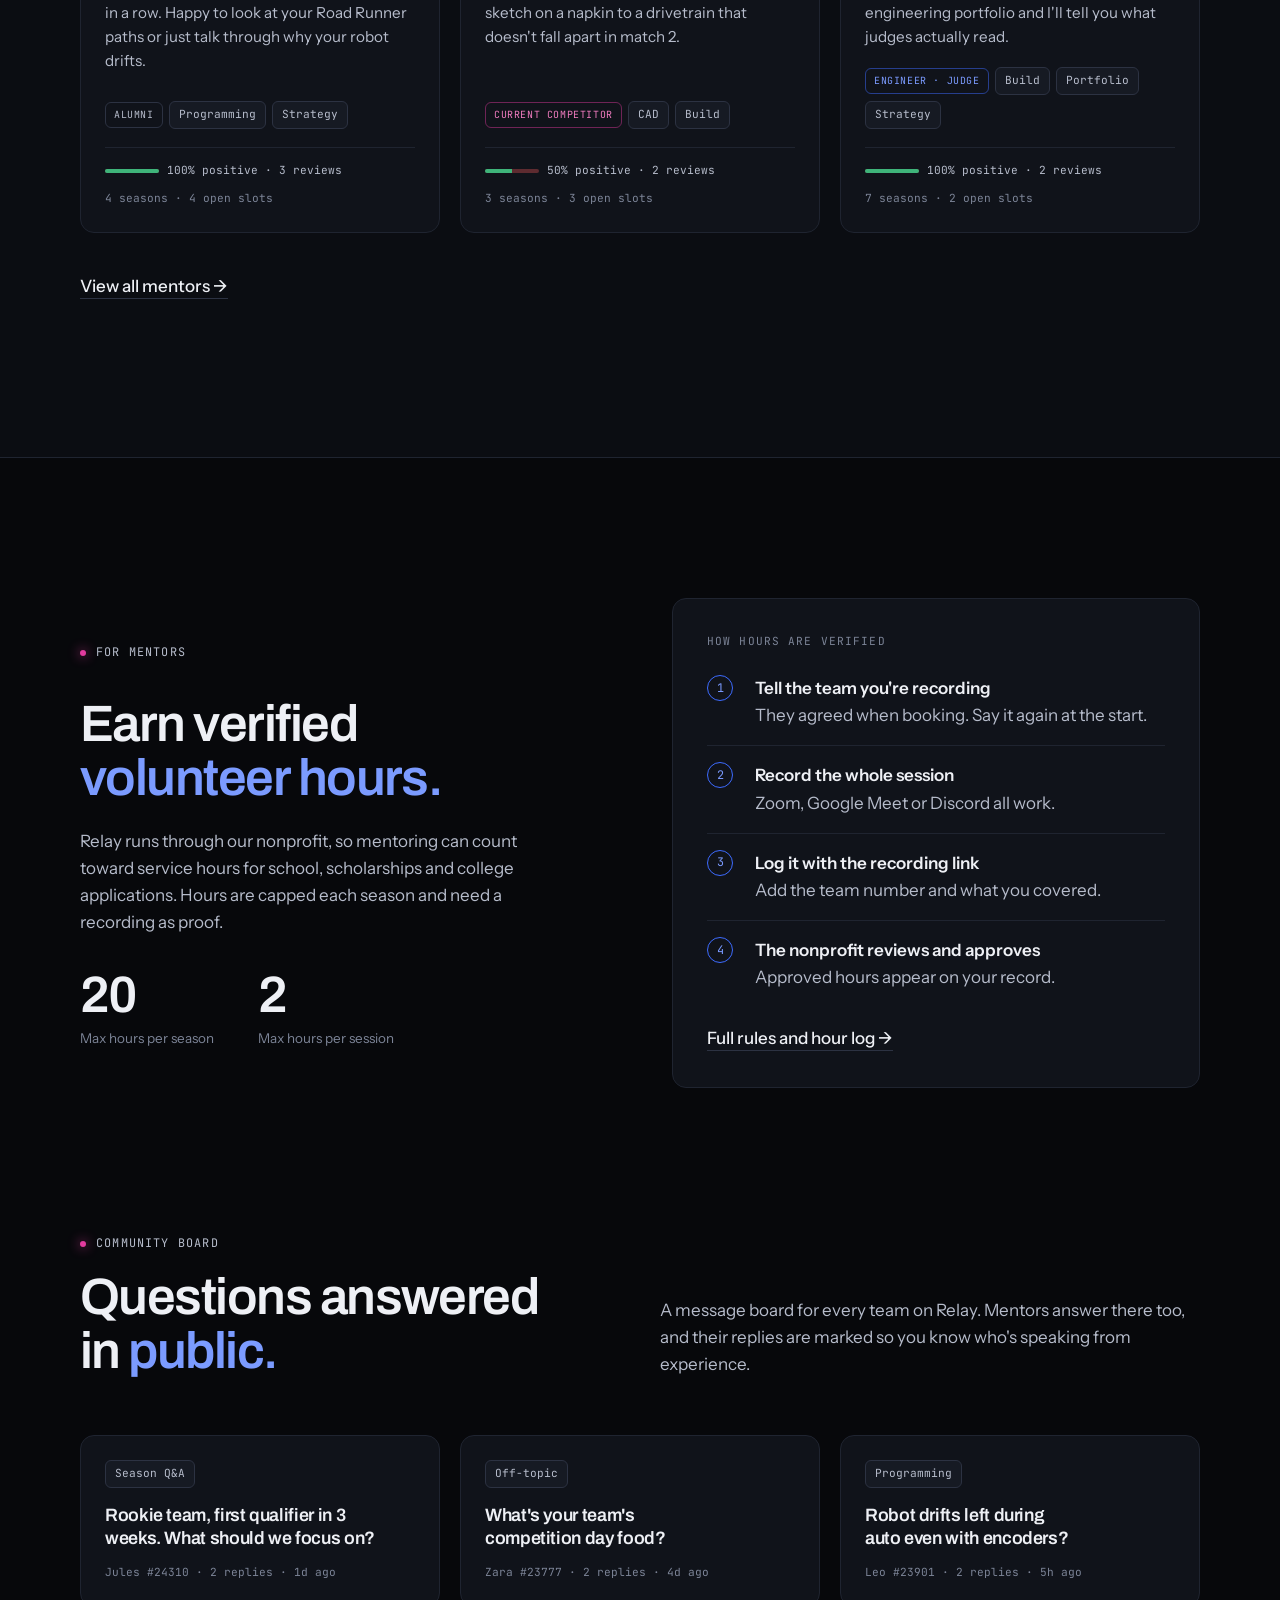
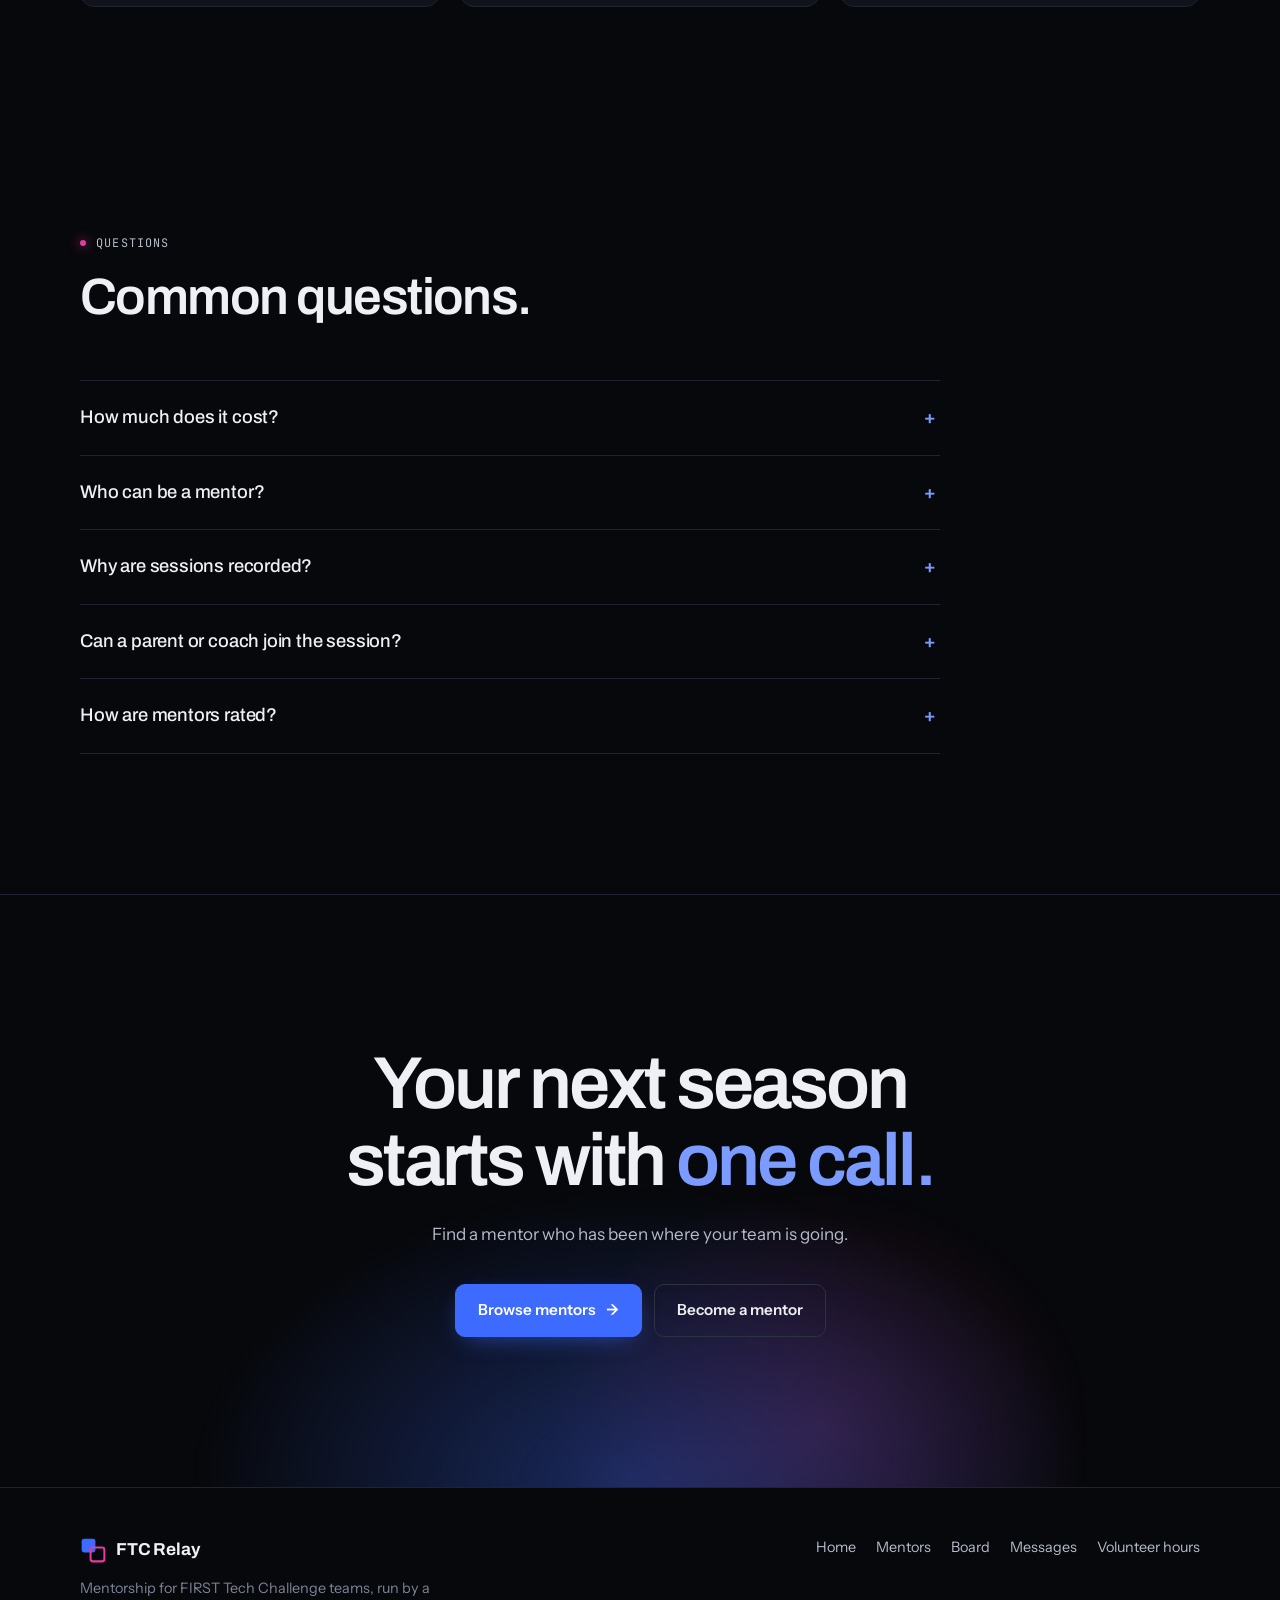
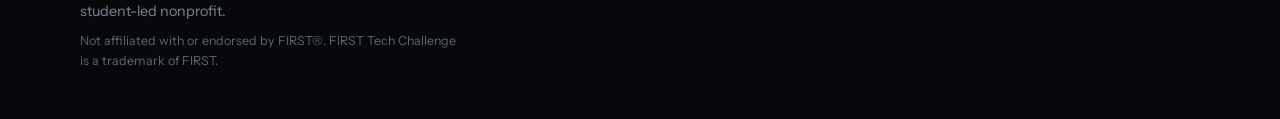
==== commit cfb5c70b: "Professional redesign aimed at parents and students - Dark theme in black and blue with magenta acce" ====
--- a/index.html
+++ b/index.html
@@ -2,9 +2,10 @@
 <html lang="en">
 <head>
   <meta charset="utf-8">
-  <meta name="viewport" content="width=device-width, initial-scale=1">
+  <meta name="viewport" content="width=device-width, initial-scale=1, viewport-fit=cover">
   <title>FTC Relay</title>
-  <meta name="description" content="Book a call with someone who's already been through a few FTC seasons. Alumni, current competitors, engineers.">
+  <meta name="description" content="One-on-one mentorship for FIRST Tech Challenge teams from alumni, current competitors and engineers. Every session recorded and reviewed.">
+  <meta name="theme-color" content="#07080b">
   <link rel="preconnect" href="https://fonts.googleapis.com">
   <link rel="preconnect" href="https://fonts.gstatic.com" crossorigin>
   <link href="https://fonts.googleapis.com/css2?family=Archivo:ital,wdth,wght@0,62..125,100..900;1,62..125,100..900&family=Instrument+Sans:wght@400;500;600&family=JetBrains+Mono:wght@400;600&display=swap" rel="stylesheet">
@@ -12,186 +13,313 @@
 </head>
 <body>
   <header id="nav"></header>
-  <div class="track" aria-hidden="true"><i></i><b></b></div>
+  <div class="track" aria-hidden="true"><i></i></div>
 
   <main>
     <!-- hero -->
     <section class="hero">
       <div class="wrap">
-        <div class="hero-kicker mono"><span class="dot"></span> mentoring for FTC teams · season 2026–27</div>
-        <h1 data-split>Somebody<br>helped you.<br><span class="circled"><em>Pass it on.</em><svg viewBox="0 0 300 100" preserveAspectRatio="none" aria-hidden="true"><path d="M20 58 C 18 22, 120 8, 200 14 S 296 40, 286 64 C 276 90, 150 98, 70 90 S 4 70, 30 40"/></svg></span></h1>
-
-        <div class="hero-row">
-          <p class="hero-lede" data-reveal style="--i:4">FTC Relay connects rookie and younger teams with people who've already done a few seasons: alumni, kids still competing, engineers who judge. Book a call, ask the board, or just message someone.</p>
-          <div class="hero-cta" data-reveal style="--i:5">
-            <a class="btn" href="mentors.html">Find a mentor <span class="arrow">→</span></a>
-            <a class="btn ghost" href="hours.html">I want to mentor</a>
-          </div>
-        </div>
-      </div>
-
-      <aside class="hero-note" data-speed="-0.15">
-        ps. it's free. we're a student team too, we just remember how lost we were our first year.
-      </aside>
-
-      <div class="marquee" aria-hidden="true">
-        <div class="marquee-track">
-          <span>drivetrains that don't drift</span><span>road runner paths</span><span>the engineering portfolio</span><span>judging interviews</span><span>an auto that just parks</span><span>onshape from zero</span><span>scouting sheets</span><span>outreach that counts</span><span>linear slides</span><span>alliance selection</span>
-          <span>drivetrains that don't drift</span><span>road runner paths</span><span>the engineering portfolio</span><span>judging interviews</span><span>an auto that just parks</span><span>onshape from zero</span><span>scouting sheets</span><span>outreach that counts</span><span>linear slides</span><span>alliance selection</span>
-        </div>
-      </div>
-    </section>
-
-    <!-- 01 who -->
+        <div>
+          <span class="eyebrow" data-reveal>Mentorship for FIRST Tech Challenge</span>
+          <h1 data-split>Learn from people<br>who've <em>already</em><br>done it.</h1>
+          <p class="hero-lede" data-reveal style="--i:3">One-on-one video sessions with FTC alumni, current competitors and working engineers. Students get real answers. Parents get full visibility: every session is recorded and reviewed.</p>
+          <div class="hero-cta" data-reveal style="--i:4">
+            <a class="btn" href="mentors.html">Browse mentors <span class="arrow">→</span></a>
+            <a class="btn ghost" href="#parents">Information for parents</a>
+          </div>
+          <div class="hero-assure" data-reveal style="--i:5">
+            <span><svg viewBox="0 0 24 24" fill="none" stroke="currentColor" stroke-width="2" stroke-linecap="round" stroke-linejoin="round" aria-hidden="true"><path d="M20 6 9 17l-5-5"/></svg>Free for teams</span>
+            <span><svg viewBox="0 0 24 24" fill="none" stroke="currentColor" stroke-width="2" stroke-linecap="round" stroke-linejoin="round" aria-hidden="true"><path d="M20 6 9 17l-5-5"/></svg>Sessions recorded</span>
+            <span><svg viewBox="0 0 24 24" fill="none" stroke="currentColor" stroke-width="2" stroke-linecap="round" stroke-linejoin="round" aria-hidden="true"><path d="M20 6 9 17l-5-5"/></svg>Run by a nonprofit</span>
+          </div>
+        </div>
+
+        <!-- product preview, built from real seed data in home.js -->
+        <div class="preview" aria-hidden="true">
+          <div class="pv pv-profile" data-reveal data-speed="-0.04" style="--i:2">
+            <div class="row" id="pvHead"></div>
+            <p style="color:var(--fg-2);font-size:.9rem;margin:16px 0 0" id="pvBlurb"></p>
+            <div class="pv-slots" id="pvSlots"></div>
+          </div>
+          <div class="pv pv-session" data-reveal data-speed="0.05" style="--i:4">
+            <span class="lbl">Upcoming session</span>
+            <h4>Autonomous path tuning</h4>
+            <p class="mono muted" style="margin:6px 0 14px">Thu 7:00 PM · 45 min · Team #23901</p>
+            <span class="rec">Recording enabled</span>
+          </div>
+          <div class="pv pv-feedback" data-reveal data-speed="0.1" style="--i:6">
+            <span class="pill good">Helped</span>
+            <p style="font-size:.84rem;color:var(--fg-2);margin:10px 0 0">"Found the bug in our odometry in ten minutes."</p>
+          </div>
+        </div>
+      </div>
+    </section>
+
+    <!-- stats -->
+    <section class="stats">
+      <div class="wrap">
+        <div class="stat" data-reveal><b data-count="0" id="stMentors">0</b><span>Mentors on Relay</span></div>
+        <div class="stat" data-reveal style="--i:1"><b data-count="0" id="stSeasons">0</b><span>Combined FTC seasons</span></div>
+        <div class="stat" data-reveal style="--i:2"><b><span data-count="0" id="stPos">0</span>%</b><span>Sessions rated helpful</span></div>
+        <div class="stat" data-reveal style="--i:3"><b><span data-count="100">0</span>%</b><span>Sessions recorded</span></div>
+      </div>
+    </section>
+
+    <!-- who -->
     <section class="sec">
       <div class="wrap">
         <div class="sec-head">
-          <div class="sec-num">01 / who mentors</div>
-          <div>
-            <h2 data-split>Two kinds of people<br>you'd want to <em>call.</em></h2>
-          </div>
-        </div>
-
-        <div class="who" data-reveal>
-          <div>
-            <span class="tag">Seen a lot</span>
-            <h3>The ones who've been around</h3>
-            <p class="muted">Alumni who ran their team for years, engineers who judge at qualifiers, the senior on your old team who somehow knew everything.</p>
+          <div>
+            <span class="eyebrow">Who mentors</span>
+            <h2 data-split>Two kinds of<br>experience.</h2>
+          </div>
+          <p data-reveal>Some questions need someone with years of perspective. Others need someone who is in the pits this Saturday. Relay has both.</p>
+        </div>
+
+        <div class="who">
+          <div data-reveal>
+            <span class="tag">Alumni · Engineers · Judges</span>
+            <h3>Years of perspective</h3>
+            <p>Former team captains, engineers who work in industry, and volunteers who judge at qualifiers and state championships.</p>
             <ul>
-              <li>Judging + portfolio reviews</li>
-              <li>Long-term team building</li>
-              <li>"We tried that in 2022, here's what happened"</li>
+              <li>Engineering portfolio and judging interview reviews</li>
+              <li>Building a team that lasts beyond one season</li>
+              <li>Mechanism design from people who do it for a living</li>
             </ul>
           </div>
-          <div>
-            <span class="tag">One season ahead</span>
-            <h3>Students still competing</h3>
-            <p class="muted">People like us. Still on a team, still in the pits on Saturdays, so they know this year's game as well as you do.</p>
+          <div data-reveal style="--i:1">
+            <span class="tag">Current competitors</span>
+            <h3>This season, right now</h3>
+            <p>High schoolers who are competing this year and already know the current game, the meta, and the parts that break.</p>
             <ul>
-              <li>This season's strategy</li>
-              <li>CAD, code, and build help that's current</li>
-              <li>Easier to ask the "dumb" questions</li>
+              <li>Current-season strategy and scouting</li>
+              <li>CAD, programming and build help that's up to date</li>
+              <li>A peer who remembers being a rookie</li>
             </ul>
           </div>
         </div>
       </div>
     </section>
 
-    <!-- 02 how -->
-    <section class="sec" style="padding-top:0">
-      <div class="wrap">
-        <div class="sec-head">
-          <div class="sec-num">02 / how it works</div>
-          <div><h2 data-split>Four steps.<br>No <em>stars.</em></h2></div>
+    <!-- how -->
+    <section class="sec tight">
+      <div class="wrap">
+        <div class="sec-head">
+          <div>
+            <span class="eyebrow">How it works</span>
+            <h2 data-split>From question<br>to answer in <em>four steps.</em></h2>
+          </div>
         </div>
 
         <div class="steps">
           <div class="steps-sticky">
             <div class="big-num" aria-hidden="true"><span class="roll"><span>1</span><span>2</span><span>3</span><span>4</span></span></div>
             <div>
-              <div class="label" id="stepLabel">find someone</div>
+              <div class="label" id="stepLabel">Choose a mentor</div>
               <div class="steps-progress"><i></i></div>
             </div>
           </div>
           <div class="steps-list">
-            <article class="step active" data-label="find someone">
-              <h3>Read some bios.</h3>
-              <p>Every mentor has a real write-up: what teams they were on, what they actually did, what they're good at. Filter by programming, CAD, build, strategy, outreach, portfolio.</p>
-              <div class="mini"><span class="pill">#14872</span><span class="pill">4 seasons</span><span class="pill solid">Programming</span></div>
+            <article class="step active" data-label="Choose a mentor">
+              <h3>Read full profiles.</h3>
+              <p>Each mentor lists the teams they've been on, their roles, the awards they've won and what they can help with. Filter by programming, CAD, build, strategy, outreach or portfolio.</p>
+              <div class="mini"><span class="pill">#14872</span><span class="pill">4 seasons</span><span class="pill accent">Programming</span></div>
             </article>
-            <article class="step" data-label="book a time">
-              <h3>Pick a slot.</h3>
-              <p>Mentors post the times they're free. Grab one, say what you want help with, and you'll both get it on your list. Usually a 30–60 minute video call.</p>
+            <article class="step" data-label="Book a session">
+              <h3>Pick an open time.</h3>
+              <p>Mentors publish their availability. Choose a slot and describe what your team needs, so the mentor can prepare before the call.</p>
               <div class="mini"><span class="pill">Tue 6:30 PM</span><span class="pill accent">Thu 7:00 PM</span><span class="pill">Sat 11:00 AM</span></div>
             </article>
-            <article class="step" data-label="have the call">
-              <h3>Talk it through.</h3>
-              <p>Share your screen, show the robot on camera, send code. If the mentor is earning volunteer hours, the call gets recorded. Everyone is told up front.</p>
-              <div class="mini"><span class="pill">● rec</span><span class="pill">screen share</span></div>
+            <article class="step" data-label="Meet on video">
+              <h3>Work through it together.</h3>
+              <p>Sessions run on video with screen sharing, so mentors can review code, CAD and the robot itself. Sessions are recorded and everyone agrees to that when booking.</p>
+              <div class="mini"><span class="pill mag">● Recording</span><span class="pill">Screen share</span></div>
             </article>
-            <article class="step" data-label="say if it helped">
-              <h3>Thumbs up or thumbs down.</h3>
-              <p>We skipped star ratings on purpose. Nobody knows the difference between a 3.8 and a 4.1. Did it help or not? Leave a sentence about why if you want.</p>
-              <div class="mini"><span class="pill" style="background:#2f6b4a;color:#fff;border-color:#2f6b4a">helped</span><span class="pill">didn't help</span></div>
+            <article class="step" data-label="Rate the session">
+              <h3>Helpful, or not.</h3>
+              <p>No star ratings. After a session, the team answers one question: did it help? Those answers are public on every profile, so the next team knows what to expect.</p>
+              <div class="mini"><span class="pill good">Helped</span><span class="pill">Didn't help</span></div>
             </article>
           </div>
         </div>
       </div>
     </section>
 
-    <!-- 03 mentors preview -->
-    <section class="sec" style="background:var(--paper-2)">
-      <div class="wrap">
-        <div class="sec-head">
-          <div class="sec-num">03 / some of the mentors</div>
-          <div>
-            <h2 data-split>Real people,<br><em>real</em> seasons.</h2>
-            <p data-reveal>Click a card for the full bio, past teams, feedback from other teams, and open time slots.</p>
-          </div>
+    <!-- parents -->
+    <section class="sec alt" id="parents">
+      <div class="wrap">
+        <div class="sec-head">
+          <div>
+            <span class="eyebrow">For parents</span>
+            <h2 data-split>Built so you know<br>who your student<br>is talking to.</h2>
+          </div>
+          <p data-reveal>Relay is run by a student-led nonprofit. We designed it around the questions parents ask us first.</p>
+        </div>
+
+        <div class="safety">
+          <div data-reveal>
+            <svg viewBox="0 0 24 24" fill="none" stroke="currentColor" stroke-width="1.6" stroke-linecap="round" stroke-linejoin="round" aria-hidden="true"><rect x="2" y="6" width="14" height="12" rx="2"/><path d="m16 10 6-3v10l-6-3"/><circle cx="7" cy="12" r="1.5" fill="currentColor"/></svg>
+            <h3>Every session is recorded</h3>
+            <p>Teams agree to recording before they can book. Recordings are reviewed by the nonprofit.</p>
+          </div>
+          <div data-reveal style="--i:1">
+            <svg viewBox="0 0 24 24" fill="none" stroke="currentColor" stroke-width="1.6" stroke-linecap="round" stroke-linejoin="round" aria-hidden="true"><circle cx="12" cy="8" r="4"/><path d="M4 21c1.5-4 4.5-6 8-6s6.5 2 8 6"/></svg>
+            <h3>Real names, real teams</h3>
+            <p>Mentors list their full name, team numbers and history. No anonymous accounts.</p>
+          </div>
+          <div data-reveal style="--i:2">
+            <svg viewBox="0 0 24 24" fill="none" stroke="currentColor" stroke-width="1.6" stroke-linecap="round" stroke-linejoin="round" aria-hidden="true"><path d="M7 10v11H3V10h4zm0 0 4-8c1.7 0 3 1.3 3 3v4h5.5a2 2 0 0 1 2 2.3l-1.4 8A2 2 0 0 1 18.1 21H7"/></svg>
+            <h3>Public track record</h3>
+            <p>Every profile shows how many teams said a session helped, and how many said it didn't.</p>
+          </div>
+          <div data-reveal style="--i:3">
+            <svg viewBox="0 0 24 24" fill="none" stroke="currentColor" stroke-width="1.6" stroke-linecap="round" stroke-linejoin="round" aria-hidden="true"><path d="M12 2 4 6v6c0 5 3.4 8.6 8 10 4.6-1.4 8-5 8-10V6l-8-4z"/><path d="m9 12 2 2 4-4"/></svg>
+            <h3>Parents welcome</h3>
+            <p>Parents and coaches can join any session. Sessions are with the team, focused on robotics.</p>
+          </div>
+        </div>
+      </div>
+    </section>
+
+    <!-- students / awards -->
+    <section class="sec">
+      <div class="wrap">
+        <div class="sec-head">
+          <div>
+            <span class="eyebrow">For students</span>
+            <h2 data-split>Aim for the<br><em>awards</em> that matter.</h2>
+          </div>
+          <p data-reveal>Judged awards reward how a team works, not just how the robot scores. Mentors on Relay have won them and judged them.</p>
+        </div>
+
+        <div class="awards">
+          <div class="award-row" data-reveal>
+            <h3>Inspire<small>Top judged award</small></h3>
+            <p>The all-around award. Strong portfolio, clear interviews, a robot that works, and a team that shares what it learns.</p>
+            <div class="tags"><span class="pill accent">Portfolio</span><span class="pill">Strategy</span></div>
+          </div>
+          <div class="award-row" data-reveal>
+            <h3>Think<small>Engineering portfolio</small></h3>
+            <p>Shows the engineering process: what you tried, what failed, how you decided. Mentors can review your portfolio page by page.</p>
+            <div class="tags"><span class="pill accent">Portfolio</span></div>
+          </div>
+          <div class="award-row" data-reveal>
+            <h3>Control<small>Software &amp; sensors</small></h3>
+            <p>Autonomous routines, odometry, vision and driver-assist. Get your code reviewed by people who have won it.</p>
+            <div class="tags"><span class="pill accent">Programming</span></div>
+          </div>
+          <div class="award-row" data-reveal>
+            <h3>Design<small>Industrial design</small></h3>
+            <p>A robot that is well-engineered and looks it. Help with CAD, mechanism design and iteration.</p>
+            <div class="tags"><span class="pill accent">CAD</span><span class="pill">Build</span></div>
+          </div>
+          <div class="award-row" data-reveal>
+            <h3>Connect<small>Outreach &amp; STEM community</small></h3>
+            <p>Outreach that reaches people outside robotics. Plan events and write about them in a way judges respect.</p>
+            <div class="tags"><span class="pill mag">Outreach</span></div>
+          </div>
+        </div>
+      </div>
+    </section>
+
+    <!-- mentors -->
+    <section class="sec alt">
+      <div class="wrap">
+        <div class="sec-head">
+          <div>
+            <span class="eyebrow">Featured mentors</span>
+            <h2 data-split>Meet a few<br>of the <em>mentors.</em></h2>
+          </div>
+          <p data-reveal>Open any profile for the full bio, competition history, feedback from other teams and available times.</p>
         </div>
         <div class="cards" id="homeMentors"></div>
-        <p style="margin-top:44px" data-reveal><a class="link-u" href="mentors.html">See everyone →</a></p>
-      </div>
-    </section>
-
-    <!-- 04 hours -->
+        <p style="margin-top:40px" data-reveal><a class="link-u" href="mentors.html">View all mentors →</a></p>
+      </div>
+    </section>
+
+    <!-- hours -->
     <section class="sec">
       <div class="wrap">
         <div class="hours-grid">
           <div>
-            <div class="sec-num" style="margin-bottom:28px">04 / volunteer hours</div>
-            <h2 data-split>Mentor, get<br><em>hours</em> for it.</h2>
-            <p style="margin-top:22px;max-width:42ch;color:var(--ink-2)" data-reveal>Relay runs through our nonprofit, so mentoring can count as volunteer service. It's capped, and every call has to be recorded so we can sign off on it honestly.</p>
+            <span class="eyebrow" style="margin-bottom:18px">For mentors</span>
+            <h2 data-split style="margin-top:18px">Earn verified<br><em>volunteer hours.</em></h2>
+            <p style="margin-top:22px;max-width:44ch;color:var(--fg-2)" data-reveal>Relay runs through our nonprofit, so mentoring can count toward service hours for school, scholarships and college applications. Hours are capped each season and need a recording as proof.</p>
             <div class="counter-row" data-reveal>
-              <div class="counter"><b data-count="20">0</b><span>max hrs / season</span></div>
-              <div class="counter"><b data-count="2">0</b><span>max hrs / call</span></div>
-              <div class="counter"><b><span data-count="100">0</span>%</b><span>calls recorded</span></div>
+              <div class="counter"><b data-count="20">0</b><span>Max hours per season</span></div>
+              <div class="counter"><b data-count="2">0</b><span>Max hours per session</span></div>
             </div>
           </div>
-          <div class="notebook" data-reveal="tilt">
-            <p class="hand">how hours work —</p>
-            <ol>
-              <li>Tell the team the call is being recorded.</li>
-              <li>Hit record before you start talking.</li>
-              <li>Log the session with the recording link.</li>
-              <li>We review it, then it's approved.</li>
+          <div class="panel" data-reveal style="--i:1">
+            <span class="lbl" style="display:block;margin-bottom:8px">How hours are verified</span>
+            <ol class="checklist">
+              <li><span><b>Tell the team you're recording</b>They agreed when booking. Say it again at the start.</span></li>
+              <li><span><b>Record the whole session</b>Zoom, Google Meet or Discord all work.</span></li>
+              <li><span><b>Log it with the recording link</b>Add the team number and what you covered.</span></li>
+              <li><span><b>The nonprofit reviews and approves</b>Approved hours appear on your record.</span></li>
             </ol>
-            <p class="hand">no recording = no hours. sorry!</p>
-            <p style="margin-top:18px"><a class="link-u" href="hours.html">Log hours / full rules →</a></p>
-          </div>
-        </div>
-      </div>
-    </section>
-
-    <!-- 05 board -->
-    <section class="sec" style="padding-top:0">
-      <div class="wrap">
-        <div class="sec-head">
-          <div class="sec-num">05 / the board</div>
-          <div>
-            <h2 data-split>Or just ask<br><em>everyone.</em></h2>
-            <p data-reveal>A message board for every FTC team on Relay. Mentors hang out there too, their replies get an blue stripe.</p>
-          </div>
+            <p style="margin:18px 0 0"><a class="link-u" href="hours.html">Full rules and hour log →</a></p>
+          </div>
+        </div>
+      </div>
+    </section>
+
+    <!-- board -->
+    <section class="sec tight">
+      <div class="wrap">
+        <div class="sec-head">
+          <div>
+            <span class="eyebrow">Community board</span>
+            <h2 data-split>Questions answered<br>in <em>public.</em></h2>
+          </div>
+          <p data-reveal>A message board for every team on Relay. Mentors answer there too, and their replies are marked so you know who's speaking from experience.</p>
         </div>
         <div class="board-prev" id="homeBoard"></div>
         <p style="margin-top:36px" data-reveal><a class="link-u" href="board.html">Go to the board →</a></p>
       </div>
     </section>
 
-    <!-- quote -->
-    <section class="sec" style="padding-top:0">
-      <div class="wrap">
-        <p class="quote-big">"Our rookie year would've gone so much better with <span class="hl">one phone call</span> to somebody who'd done it before."</p>
-        <p class="mono muted" data-reveal>— basically why we started this</p>
+    <!-- faq -->
+    <section class="sec tight">
+      <div class="wrap">
+        <div class="sec-head">
+          <div>
+            <span class="eyebrow">Questions</span>
+            <h2 data-split>Common questions.</h2>
+          </div>
+        </div>
+        <div class="faq" data-reveal>
+          <details>
+            <summary>How much does it cost?</summary>
+            <p>Nothing. Relay is free for teams. Mentors volunteer their time, and the nonprofit covers the rest.</p>
+          </details>
+          <details>
+            <summary>Who can be a mentor?</summary>
+            <p>FTC alumni, students currently competing with at least one full season behind them, and engineers or judges with FTC experience. Every mentor profile shows their real name and team history.</p>
+          </details>
+          <details>
+            <summary>Why are sessions recorded?</summary>
+            <p>Two reasons. It gives parents and the nonprofit a record of every session, and it is how mentors prove their volunteer hours. Teams agree to recording before they can book.</p>
+          </details>
+          <details>
+            <summary>Can a parent or coach join the session?</summary>
+            <p>Yes. Parents and coaches are welcome on any session. Many teams join as a group from their build space.</p>
+          </details>
+          <details>
+            <summary>How are mentors rated?</summary>
+            <p>After a session, the team says whether it helped or didn't, with an optional comment. Only teams who booked that mentor can leave feedback, and the totals are shown on every profile.</p>
+          </details>
+        </div>
       </div>
     </section>
 
     <section class="cta-band">
       <div class="wrap">
-        <h2 data-split>Your turn<br>to <em>hand off.</em></h2>
-        <div style="display:flex;gap:12px;flex-wrap:wrap;margin-top:44px" data-reveal>
-          <a class="btn" href="mentors.html">Find a mentor <span class="arrow">→</span></a>
-          <a class="btn ghost" href="board.html">Post on the board</a>
+        <h2 data-split>Your next season<br>starts with <em>one call.</em></h2>
+        <p data-reveal>Find a mentor who has been where your team is going.</p>
+        <div class="actions" data-reveal>
+          <a class="btn" href="mentors.html">Browse mentors <span class="arrow">→</span></a>
+          <a class="btn ghost" href="hours.html">Become a mentor</a>
         </div>
       </div>
     </section>
--- a/css/style.css
+++ b/css/style.css
@@ -1,143 +1,141 @@
 /* FTC Relay
-   Field-tile grey, ink, and the two alliance colours. Wide, heavy type
-   for headlines, like the lettering on a field banner. */
+   Black, blue, and a little magenta. Calm, precise, built for parents and
+   serious students. The faint 6×6 grid in the hero is an FTC field. */
 
 :root {
-  --paper: #eff1ee;
-  --paper-2: #e1e5e0;
-  --card: #fbfcfa;
-  --ink: #12151a;
-  --ink-2: #353b44;
-  --muted: #5f6772;
-  --line: #d1d6cf;
-  --line-2: #b6bdb4;
-  --accent: #1f4fd6;      /* blue alliance */
-  --accent-deep: #1639a3;
-  --alliance-red: #e2242f;
-  --hi: #ffd23f;
-  --green: #23704a;
-  --red: #c0302a;
-  --blue: #1f4fd6;
-
-  --display: "Archivo", "Arial Narrow", Arial, sans-serif;
+  --bg: #07080b;
+  --bg-2: #0b0d12;
+  --surface: #10131a;
+  --surface-2: #161a23;
+  --line: #1f2430;
+  --line-2: #2c3242;
+  --fg: #eef0f5;
+  --fg-2: #b6bccb;
+  --muted: #7c8497;
+  --blue: #3d6bff;
+  --blue-2: #7b9bff;
+  --blue-deep: #1b3fd1;
+  --magenta: #e33b9f;
+  --magenta-2: #f07cc0;
+  --green: #3fb47a;
+  --red: #ef5a5a;
+  --warn: #e7b84a;
+
+  --display: "Archivo", "Helvetica Neue", Arial, sans-serif;
   --sans: "Instrument Sans", system-ui, -apple-system, "Segoe UI", sans-serif;
   --mono: "JetBrains Mono", ui-monospace, Menlo, Consolas, monospace;
 
-  --wrap: 1180px;
+  --wrap: 1200px;
   --gutter: clamp(16px, 4vw, 40px);
+  --radius: 14px;
   --ease: cubic-bezier(.2, .7, .1, 1);
+  color-scheme: dark;
 }
 
 *, *::before, *::after { box-sizing: border-box; }
 
-html { -webkit-text-size-adjust: 100%; overflow-x: clip; }
+html { -webkit-text-size-adjust: 100%; overflow-x: clip; scroll-behavior: smooth; }
 body {
   margin: 0;
-  background: var(--paper);
-  color: var(--ink);
+  background: var(--bg);
+  color: var(--fg);
   font-family: var(--sans);
   font-size: 17px;
-  line-height: 1.55;
+  line-height: 1.6;
   overflow-x: clip;
   -webkit-font-smoothing: antialiased;
-}
-
-/* faint paper grain so the background isn't flat */
-body::before {
-  content: "";
-  position: fixed;
-  inset: 0;
-  pointer-events: none;
-  z-index: 100;
-  opacity: .32;
-  mix-blend-mode: multiply;
-  background-image: url("data:image/svg+xml,%3Csvg xmlns='http://www.w3.org/2000/svg' width='160' height='160'%3E%3Cfilter id='n'%3E%3CfeTurbulence type='fractalNoise' baseFrequency='.9' numOctaves='2' stitchTiles='stitch'/%3E%3CfeColorMatrix values='0 0 0 0 0.4 0 0 0 0 0.35 0 0 0 0 0.25 0 0 0 .18 0'/%3E%3C/filter%3E%3Crect width='100%25' height='100%25' filter='url(%23n)'/%3E%3C/svg%3E");
 }
 
 img, svg { display: block; max-width: 100%; }
 a { color: inherit; }
 button, input, textarea, select { font: inherit; color: inherit; }
-::selection { background: var(--hi); color: var(--ink); }
-
-.wrap { width: 100%; max-width: var(--wrap); margin: 0 auto; padding: 0 var(--gutter); }
+::selection { background: var(--blue); color: #fff; }
+:focus-visible { outline: 2px solid var(--blue-2); outline-offset: 3px; }
+
+.wrap { width: 100%; max-width: var(--wrap); margin: 0 auto; padding-left: max(var(--gutter), env(safe-area-inset-left, 0px)); padding-right: max(var(--gutter), env(safe-area-inset-right, 0px)); }
 
 .mono { font-family: var(--mono); font-size: .78em; letter-spacing: .02em; }
-.display { font-family: var(--display); }
 .muted { color: var(--muted); }
 .sr-only { position: absolute; width: 1px; height: 1px; overflow: hidden; clip: rect(0 0 0 0); white-space: nowrap; }
 
-h1, h2, h3, h4 { font-family: var(--display); font-weight: 700; line-height: 1; margin: 0; letter-spacing: -.01em; font-stretch: 112%; text-wrap: balance; }
-h1 { font-size: clamp(2.6rem, 7.8vw, 6.6rem); font-weight: 800; font-stretch: 125%; letter-spacing: -.03em; line-height: .94; }
-h2 { font-size: clamp(2rem, 4.6vw, 3.6rem); font-weight: 800; font-stretch: 118%; letter-spacing: -.025em; }
-h3 { font-size: clamp(1.25rem, 2.2vw, 1.6rem); font-stretch: 105%; }
-em { font-style: italic; }
-h1 em, h2 em { font-weight: 300; font-stretch: 100%; }
-
+h1, h2, h3, h4 { font-family: var(--display); font-weight: 600; line-height: 1.05; margin: 0; letter-spacing: -.02em; text-wrap: balance; }
+h1 { font-size: clamp(2.4rem, 5.4vw, 4.6rem); letter-spacing: -.035em; line-height: 1; font-stretch: 105%; }
+h2 { font-size: clamp(1.9rem, 4vw, 3.2rem); letter-spacing: -.03em; }
+h3 { font-size: clamp(1.15rem, 1.8vw, 1.35rem); letter-spacing: -.01em; }
+h1 em, h2 em { font-style: normal; color: var(--blue-2); }
 p { margin: 0 0 1em; }
+
+.eyebrow {
+  display: inline-flex; align-items: center; gap: 10px;
+  font-family: var(--mono); font-size: .74rem; letter-spacing: .1em; text-transform: uppercase;
+  color: var(--fg-2);
+}
+.eyebrow::before { content: ""; width: 6px; height: 6px; border-radius: 50%; background: var(--magenta); box-shadow: 0 0 12px var(--magenta); }
 
 /* ---------- nav ---------- */
 
 .nav {
   position: sticky;
-  top: 0;
+  top: env(safe-area-inset-top, 0px);
   z-index: 50;
-  background: color-mix(in srgb, var(--paper) 88%, transparent);
-  backdrop-filter: blur(6px);
-  -webkit-backdrop-filter: blur(6px);
+  background: rgba(7, 8, 11, .72);
+  backdrop-filter: blur(14px) saturate(140%);
+  -webkit-backdrop-filter: blur(14px) saturate(140%);
   border-bottom: 1px solid transparent;
   transition: transform .35s var(--ease), border-color .2s;
 }
 .nav.scrolled { border-bottom-color: var(--line); }
 .nav.hide { transform: translateY(-100%); }
-.nav .wrap { display: flex; align-items: center; gap: 24px; height: 64px; }
-
-.logo { display: flex; align-items: center; gap: 10px; text-decoration: none; font-weight: 600; letter-spacing: -.01em; }
-.logo-mark { width: 30px; height: 30px; }
-.logo span { font-family: var(--display); font-size: 1.2rem; font-weight: 800; font-stretch: 120%; letter-spacing: -.02em; }
-.logo b { color: var(--alliance-red); font-weight: 400; }
-
-.nav-links { display: flex; gap: 4px; margin-left: auto; list-style: none; padding: 0; margin-top: 0; margin-bottom: 0; }
+.nav .wrap { display: flex; align-items: center; gap: 24px; height: 68px; }
+
+.logo { display: flex; align-items: center; gap: 10px; text-decoration: none; }
+.logo-mark { width: 26px; height: 26px; }
+.logo span { font-family: var(--display); font-size: 1.08rem; font-weight: 700; letter-spacing: -.01em; }
+
+.nav-links { display: flex; align-items: center; gap: 2px; margin: 0 0 0 auto; list-style: none; padding: 0; }
 .nav-links a {
   text-decoration: none;
-  padding: 7px 12px;
-  border-radius: 999px;
-  font-size: .94rem;
-  color: var(--ink-2);
-  transition: background .15s;
-}
-.nav-links a:hover { background: var(--paper-2); }
-.nav-links a[aria-current="page"] { background: var(--ink); color: var(--paper); }
+  padding: 8px 13px;
+  border-radius: 8px;
+  font-size: .93rem;
+  color: var(--fg-2);
+  transition: color .15s, background .15s;
+}
+.nav-links a:hover { color: var(--fg); background: var(--surface); }
+.nav-links a[aria-current="page"] { color: var(--fg); background: var(--surface-2); }
 
 .me-chip {
-  font-family: var(--mono);
-  font-size: .74rem;
-  border: 1px dashed var(--line-2);
-  padding: 6px 10px;
-  border-radius: 6px;
+  margin-left: 8px;
+  font-size: .86rem;
+  font-weight: 500;
+  border: 1px solid var(--line-2);
+  padding: 7px 14px;
+  border-radius: 8px;
   background: transparent;
   cursor: pointer;
   white-space: nowrap;
-}
-.me-chip:hover { border-color: var(--ink); }
+  transition: border-color .15s, background .15s;
+}
+.me-chip:hover { border-color: var(--blue); background: var(--surface); }
 
 .nav-toggle { display: none; margin-left: auto; background: none; border: 0; padding: 8px; cursor: pointer; }
-.nav-toggle span { display: block; width: 22px; height: 2px; background: var(--ink); margin: 5px 0; transition: transform .25s; }
-
-@media (max-width: 860px) {
+.nav-toggle span { display: block; width: 22px; height: 2px; background: var(--fg); margin: 5px 0; }
+
+@media (max-width: 880px) {
   .nav-toggle { display: block; }
   .nav-links {
     position: absolute;
-    top: 64px; left: 0; right: 0;
+    top: 68px; left: 0; right: 0;
     flex-direction: column;
-    background: var(--paper);
+    align-items: stretch;
+    background: var(--bg);
     border-bottom: 1px solid var(--line);
-    padding: 8px var(--gutter) 18px;
-    gap: 2px;
+    padding: 8px max(var(--gutter), env(safe-area-inset-right, 0px)) 18px max(var(--gutter), env(safe-area-inset-left, 0px));
     display: none;
   }
   .nav-links.open { display: flex; }
-  .nav-links a { display: block; padding: 12px 10px; border-radius: 6px; }
-  .me-chip { order: 2; }
+  .nav-links a { display: block; padding: 12px 10px; }
+  .me-chip { margin: 8px 0 0; width: 100%; }
 }
 
 /* ---------- buttons ---------- */
@@ -145,603 +143,638 @@
 .btn {
   display: inline-flex;
   align-items: center;
+  justify-content: center;
   gap: 10px;
-  padding: 13px 20px;
-  border-radius: 999px;
-  border: 1.5px solid var(--ink);
-  background: var(--ink);
-  color: var(--paper);
+  padding: 13px 22px;
+  border-radius: 10px;
+  border: 1px solid var(--blue);
+  background: var(--blue);
+  color: #fff;
+  text-decoration: none;
+  font-weight: 600;
+  font-size: .95rem;
+  cursor: pointer;
+  transition: background .2s, border-color .2s, transform .2s var(--ease), box-shadow .2s;
+  box-shadow: 0 8px 24px -10px rgba(61, 107, 255, .7);
+}
+.btn:hover { background: #2f5cf0; transform: translateY(-1px); box-shadow: 0 12px 30px -10px rgba(61, 107, 255, .85); }
+.btn:active { transform: none; }
+.btn.ghost { background: transparent; border-color: var(--line-2); color: var(--fg); box-shadow: none; }
+.btn.ghost:hover { border-color: var(--fg-2); background: var(--surface); }
+.btn.small { padding: 9px 15px; font-size: .88rem; }
+.btn[disabled] { opacity: .4; pointer-events: none; box-shadow: none; }
+.btn .arrow { transition: transform .2s var(--ease); }
+.btn:hover .arrow { transform: translateX(3px); }
+
+.link-u {
+  color: var(--fg);
   text-decoration: none;
   font-weight: 500;
-  font-size: .97rem;
-  cursor: pointer;
-  transition: transform .2s var(--ease), background .2s, color .2s, box-shadow .2s;
-  box-shadow: 3px 3px 0 0 var(--accent);
-}
-.btn:hover { transform: translate(-1px, -1px); box-shadow: 5px 5px 0 0 var(--accent); }
-.btn:active { transform: translate(2px, 2px); box-shadow: 0 0 0 0 var(--accent); }
-.btn.ghost { background: transparent; color: var(--ink); box-shadow: none; }
-.btn.ghost:hover { background: var(--ink); color: var(--paper); transform: none; }
-.btn.small { padding: 8px 14px; font-size: .88rem; box-shadow: 2px 2px 0 0 var(--accent); }
-.btn.small.ghost { box-shadow: none; }
-.btn[disabled] { opacity: .45; pointer-events: none; }
-.btn .arrow { transition: transform .2s var(--ease); }
-.btn:hover .arrow { transform: translateX(3px); }
-
-.link-u {
-  text-decoration: none;
-  background: linear-gradient(var(--accent), var(--accent)) 0 100% / 100% 2px no-repeat;
-  padding-bottom: 1px;
-  transition: background-size .25s var(--ease);
-}
-.link-u:hover { background-size: 100% 100%; color: var(--paper); }
-
-/* ---------- reveal on scroll ---------- */
+  border-bottom: 1px solid var(--line-2);
+  padding-bottom: 2px;
+  transition: border-color .2s, color .2s;
+}
+.link-u:hover { color: var(--blue-2); border-color: var(--blue-2); }
+
+/* ---------- scroll reveal ---------- */
 
 [data-reveal] {
   opacity: 0;
-  transform: translateY(28px);
+  transform: translateY(24px);
   transition: opacity .9s var(--ease), transform .9s var(--ease);
   transition-delay: calc(var(--i, 0) * 80ms);
 }
-[data-reveal="left"] { transform: translateX(-36px); }
-[data-reveal="right"] { transform: translateX(36px); }
-[data-reveal="tilt"] { transform: translateY(40px) rotate(-3deg); }
 [data-reveal].in { opacity: 1; transform: none; }
 
-.split-line { display: block; overflow: hidden; padding-bottom: .08em; margin-bottom: -.08em; }
-.split-line > span { display: inline-block; transform: translateY(105%); transition: transform 1s var(--ease); transition-delay: calc(var(--i, 0) * 110ms + 100ms); }
+.split-line { display: block; overflow: hidden; padding-bottom: .1em; margin-bottom: -.1em; }
+.split-line > span { display: inline-block; transform: translateY(105%); transition: transform 1s var(--ease); transition-delay: calc(var(--i, 0) * 100ms + 80ms); }
 .split.in .split-line > span { transform: none; }
 
 @media (prefers-reduced-motion: reduce) {
+  html { scroll-behavior: auto; }
   [data-reveal], .split-line > span { opacity: 1 !important; transform: none !important; transition: none !important; }
-  .marquee-track { animation: none !important; }
-}
+}
+
+/* scroll progress */
+.track { position: fixed; top: 0; left: 0; right: 0; height: 2px; z-index: 60; pointer-events: none; }
+.track i { position: absolute; inset: 0; background: linear-gradient(90deg, var(--blue), var(--magenta)); transform-origin: left; transform: scaleX(var(--p, 0)); }
+.track b { display: none; }
 
 /* ---------- hero ---------- */
 
-.hero { position: relative; padding: clamp(48px, 9vw, 110px) 0 60px; }
-.hero-kicker { display: flex; gap: 14px; align-items: center; margin-bottom: 28px; color: var(--muted); }
-.hero-kicker .dot { width: 8px; height: 8px; border-radius: 50%; background: var(--accent); box-shadow: 0 0 0 0 rgba(31, 79, 214, .5); animation: ping 2.4s infinite; }
-@keyframes ping { 0% { box-shadow: 0 0 0 0 rgba(31, 79, 214, .45); } 70%, 100% { box-shadow: 0 0 0 10px rgba(31, 79, 214, 0); } }
-
-.hero h1 { max-width: 11.5ch; }
-.hero h1 .circled { position: relative; display: inline-block; }
-.hero h1 .circled svg {
-  position: absolute;
-  left: -6%; top: -8%;
-  width: 112%; height: 122%;
-  overflow: visible;
-  pointer-events: none;
-}
-.hero h1 .circled path {
-  fill: none;
-  stroke: var(--alliance-red);
-  stroke-width: 3;
-  stroke-linecap: round;
-  stroke-dasharray: 1000;
-  stroke-dashoffset: 1000;
-  transition: stroke-dashoffset 1.6s var(--ease) .9s;
-}
-.split.in .circled path { stroke-dashoffset: 0; }
-
-.hero-row { display: grid; grid-template-columns: 1.2fr 1fr; gap: 48px; align-items: end; margin-top: 40px; }
-.hero-lede { font-size: clamp(1.08rem, 1.6vw, 1.25rem); max-width: 34ch; color: var(--ink-2); margin: 0; }
-.hero-cta { display: flex; gap: 12px; flex-wrap: wrap; justify-content: flex-end; }
-
-.hero-note {
-  position: absolute;
-  right: var(--gutter);
-  top: clamp(40px, 8vw, 90px);
-  width: 200px;
-  font-family: var(--mono);
-  font-size: .72rem;
-  line-height: 1.5;
-  background: var(--hi);
-  padding: 14px 14px 16px;
-  transform: rotate(3deg);
-  box-shadow: 0 10px 18px -12px rgba(0, 0, 0, .35);
-}
-.hero-note::before {
+.hero { position: relative; padding: clamp(56px, 9vw, 120px) 0 clamp(60px, 8vw, 100px); overflow: hidden; }
+.hero::before {
+  /* FTC field: 6×6 tiles */
   content: "";
   position: absolute;
-  top: -10px; left: 50%;
-  width: 70px; height: 20px;
-  transform: translateX(-50%) rotate(-4deg);
-  background: rgba(255, 255, 255, .5);
-  border: 1px solid rgba(0, 0, 0, .05);
-}
+  right: -6%; top: 50%;
+  width: min(760px, 70vw); aspect-ratio: 1;
+  transform: translateY(-50%) perspective(1200px) rotateX(52deg) rotateZ(-28deg);
+  background:
+    linear-gradient(var(--line-2) 1px, transparent 1px) 0 0 / calc(100% / 6) calc(100% / 6),
+    linear-gradient(90deg, var(--line-2) 1px, transparent 1px) 0 0 / calc(100% / 6) calc(100% / 6);
+  border: 1px solid var(--line-2);
+  opacity: .55;
+  -webkit-mask-image: radial-gradient(closest-side, #000 40%, transparent);
+  mask-image: radial-gradient(closest-side, #000 40%, transparent);
+  pointer-events: none;
+}
+.hero::after {
+  content: "";
+  position: absolute;
+  right: 6%; top: 18%;
+  width: 520px; height: 520px;
+  max-width: 80vw;
+  background: radial-gradient(closest-side, rgba(61, 107, 255, .28), transparent 70%), radial-gradient(closest-side at 70% 70%, rgba(227, 59, 159, .14), transparent 70%);
+  filter: blur(20px);
+  pointer-events: none;
+}
+.hero .wrap { position: relative; z-index: 1; display: grid; grid-template-columns: 1.15fr .85fr; gap: 56px; align-items: center; }
+.hero h1 { margin: 22px 0 24px; }
+.hero-lede { font-size: clamp(1.05rem, 1.5vw, 1.2rem); max-width: 40ch; color: var(--fg-2); margin: 0 0 32px; }
+.hero-cta { display: flex; gap: 12px; flex-wrap: wrap; }
+.hero-assure { display: flex; gap: 22px; flex-wrap: wrap; margin-top: 30px; font-size: .88rem; color: var(--muted); }
+.hero-assure span { display: inline-flex; align-items: center; gap: 8px; }
+.hero-assure svg { width: 16px; height: 16px; color: var(--blue-2); }
+
+/* product preview stack */
+.preview { position: relative; min-height: 450px; }
+.pv {
+  position: absolute;
+  background: linear-gradient(180deg, var(--surface-2), var(--surface));
+  border: 1px solid var(--line-2);
+  border-radius: var(--radius);
+  box-shadow: 0 30px 60px -30px rgba(0, 0, 0, .8);
+  padding: 20px;
+}
+.pv-profile { top: 0; left: 0; right: 40px; }
+.pv-session { top: 236px; right: 0; width: 270px; z-index: 2; }
+.pv-feedback { top: 340px; left: 0; width: 220px; padding: 14px 16px; z-index: 1; }
+.pv h4 { font-size: 1.05rem; }
+.pv .row { display: flex; gap: 12px; align-items: center; }
+.pv .lbl { display: block; margin-bottom: 10px; }
+.pv-slots { display: flex; gap: 6px; flex-wrap: wrap; margin-top: 14px; }
+.pv-slots span { font-family: var(--mono); font-size: .7rem; padding: 6px 9px; border-radius: 6px; border: 1px solid var(--line-2); color: var(--fg-2); }
+.pv-slots span.on { background: var(--blue); border-color: var(--blue); color: #fff; }
+.rec { display: inline-flex; align-items: center; gap: 6px; font-family: var(--mono); font-size: .68rem; color: var(--magenta-2); }
+.rec::before { content: ""; width: 7px; height: 7px; border-radius: 50%; background: var(--magenta); animation: blink 1.6s infinite; }
+@keyframes blink { 50% { opacity: .3; } }
 
 @media (max-width: 960px) {
-  .hero-note { display: none; }
-}
+  .hero .wrap { grid-template-columns: 1fr; }
+  .preview { min-height: 440px; max-width: 520px; }
+}
+@media (max-width: 520px) {
+  .pv-profile { right: 0; }
+  .pv-session { width: 250px; }
+  .pv-feedback { display: none; }
+}
+
+/* ---------- trust strip ---------- */
+
+.stats { border-top: 1px solid var(--line); border-bottom: 1px solid var(--line); background: var(--bg-2); }
+.stats .wrap { display: grid; grid-template-columns: repeat(4, 1fr); }
+.stat { padding: 30px 24px; border-left: 1px solid var(--line); }
+.stat:first-child { border-left: 0; padding-left: 0; }
+.stat b { display: block; font-family: var(--display); font-weight: 600; font-size: clamp(2rem, 3.6vw, 2.8rem); letter-spacing: -.03em; line-height: 1; font-variant-numeric: tabular-nums; }
+.stat span { display: block; margin-top: 8px; font-size: .88rem; color: var(--muted); }
 @media (max-width: 760px) {
-  .hero-row { grid-template-columns: 1fr; gap: 28px; }
-  .hero-cta { justify-content: flex-start; }
-}
-
-/* ---------- marquee ---------- */
-
-.marquee {
-  border-top: 1.5px solid var(--ink);
-  border-bottom: 1.5px solid var(--ink);
-  overflow: hidden;
-  background: var(--ink);
-  color: var(--paper);
-  transform: rotate(-1.2deg);
-  margin: 30px -20px 0;
-}
-.marquee-track { display: flex; width: max-content; animation: scroll-x 40s linear infinite; }
-.marquee-track span {
-  font-family: var(--display);
-  font-weight: 700;
-  font-stretch: 115%;
-  text-transform: uppercase;
-  font-size: clamp(1rem, 2vw, 1.5rem);
-  padding: 16px 0;
-  white-space: nowrap;
-}
-.marquee-track span::after { content: "■"; color: var(--alliance-red); font-style: normal; margin: 0 26px; font-size: .5em; vertical-align: middle; }
-@keyframes scroll-x { to { transform: translateX(-50%); } }
-
-/* ---------- section scaffolding ---------- */
+  .stats .wrap { grid-template-columns: 1fr 1fr; }
+  .stat { padding: 22px 0 22px 18px; }
+  .stat:nth-child(odd) { border-left: 0; padding-left: 0; }
+  .stat:nth-child(n+3) { border-top: 1px solid var(--line); }
+}
+
+/* ---------- sections ---------- */
 
 section { position: relative; }
-.sec { padding: clamp(80px, 12vw, 150px) 0; }
-.sec-head { display: grid; grid-template-columns: 180px 1fr; gap: 32px; margin-bottom: 56px; }
-.sec-num { font-family: var(--mono); font-size: .78rem; color: var(--muted); padding-top: 14px; border-top: 1.5px solid var(--ink); }
-.sec-head p { max-width: 52ch; color: var(--ink-2); margin-top: 18px; }
-@media (max-width: 760px) {
-  .sec-head { grid-template-columns: 1fr; gap: 14px; }
-  .sec-num { border-top: 0; padding-top: 0; }
-}
-
-/* ---------- relay track: scroll progress with a little baton ---------- */
-
-.track { position: fixed; top: 0; left: 0; right: 0; height: 3px; z-index: 60; pointer-events: none; }
-.track i { position: absolute; inset: 0; background: var(--accent); transform-origin: left; transform: scaleX(var(--p, 0)); }
-.track b {
-  position: absolute; top: -3px; left: 0;
-  width: 22px; height: 9px; border-radius: 5px;
-  background: var(--ink); border: 2px solid var(--accent);
-  transform: translateX(calc(var(--p, 0) * (100vw - 22px))) rotate(calc(var(--p, 0) * 720deg));
-}
+.sec { padding: clamp(80px, 11vw, 140px) 0; }
+.sec.tight { padding-top: 0; }
+.sec.alt { background: var(--bg-2); border-top: 1px solid var(--line); border-bottom: 1px solid var(--line); }
+.sec-head { display: grid; grid-template-columns: 1fr 1fr; gap: 40px; align-items: end; margin-bottom: 56px; }
+.sec-head .eyebrow { margin-bottom: 18px; }
+.sec-head p { color: var(--fg-2); margin: 0; max-width: 48ch; }
+.sec-num { display: none; }
+@media (max-width: 860px) { .sec-head { grid-template-columns: 1fr; gap: 18px; } }
 
 /* ---------- two kinds of mentors ---------- */
 
-.who { display: grid; grid-template-columns: 1fr 1fr; gap: 0; border: 1.5px solid var(--ink); background: var(--card); }
-.who > div { padding: clamp(28px, 4vw, 48px); }
-.who > div + div { border-left: 1.5px solid var(--ink); }
-.who .tag { display: inline-block; font-family: var(--mono); font-size: .72rem; text-transform: uppercase; letter-spacing: .08em; border: 1px solid var(--ink); padding: 3px 8px; border-radius: 3px; margin-bottom: 22px; }
-.who h3 { margin-bottom: 14px; }
-.who ul { margin: 20px 0 0; padding: 0; list-style: none; }
-.who li { padding: 10px 0; border-top: 1px dashed var(--line-2); display: flex; gap: 12px; }
-.who li::before { content: "→"; color: var(--accent); }
-@media (max-width: 760px) {
-  .who { grid-template-columns: 1fr; }
-  .who > div + div { border-left: 0; border-top: 1.5px solid var(--ink); }
-}
+.who { display: grid; grid-template-columns: 1fr 1fr; gap: 20px; }
+.who > div { padding: clamp(26px, 3.4vw, 40px); border: 1px solid var(--line); border-radius: var(--radius); background: var(--surface); }
+.who .tag { display: inline-block; font-family: var(--mono); font-size: .7rem; text-transform: uppercase; letter-spacing: .1em; color: var(--blue-2); margin-bottom: 18px; }
+.who > div:last-child .tag { color: var(--magenta-2); }
+.who h3 { font-size: 1.5rem; margin-bottom: 12px; }
+.who p { color: var(--fg-2); }
+.who ul { margin: 22px 0 0; padding: 0; list-style: none; }
+.who li { padding: 12px 0; border-top: 1px solid var(--line); display: flex; gap: 12px; color: var(--fg-2); font-size: .96rem; }
+.who li::before { content: ""; flex: none; width: 14px; height: 14px; margin-top: 5px; border-radius: 4px; border: 1.5px solid var(--blue); }
+@media (max-width: 760px) { .who { grid-template-columns: 1fr; } }
 
 /* ---------- sticky steps ---------- */
 
-.steps { display: grid; grid-template-columns: 1fr 1.1fr; gap: 64px; }
-.steps-sticky { position: sticky; top: 110px; height: fit-content; }
+.steps { display: grid; grid-template-columns: .9fr 1.1fr; gap: 64px; }
+.steps-sticky { position: sticky; top: 120px; height: fit-content; }
 .big-num {
   font-family: var(--display);
-  font-weight: 800;
-  font-stretch: 125%;
-  font-size: clamp(8rem, 20vw, 16rem);
-  line-height: .8;
+  font-weight: 600;
+  font-size: clamp(7rem, 16vw, 13rem);
+  line-height: .82;
   letter-spacing: -.06em;
-  color: var(--ink);
-  height: .82em;
+  height: .84em;
   overflow: hidden;
-  position: relative;
+  background: linear-gradient(180deg, var(--fg) 30%, var(--blue) 120%);
+  -webkit-background-clip: text;
+  background-clip: text;
+  color: transparent;
 }
 .big-num .roll { display: block; transition: transform .7s var(--ease); }
 .big-num .roll span { display: block; height: .82em; }
-.steps-sticky .label { margin-top: 18px; font-family: var(--mono); font-size: .8rem; color: var(--muted); }
-.steps-progress { margin-top: 22px; height: 3px; background: var(--line); width: 220px; position: relative; overflow: hidden; }
-.steps-progress i { position: absolute; inset: 0; background: var(--accent); transform-origin: left; transform: scaleX(0); transition: transform .5s var(--ease); }
-
-.step { min-height: 62vh; display: flex; flex-direction: column; justify-content: center; padding: 30px 0; opacity: .25; transition: opacity .5s; }
+.steps-sticky .label { margin-top: 18px; font-family: var(--mono); font-size: .8rem; color: var(--muted); text-transform: uppercase; letter-spacing: .1em; }
+.steps-progress { margin-top: 18px; height: 2px; background: var(--line); width: 240px; position: relative; overflow: hidden; }
+.steps-progress i { position: absolute; inset: 0; background: linear-gradient(90deg, var(--blue), var(--magenta)); transform-origin: left; transform: scaleX(0); transition: transform .5s var(--ease); }
+
+.step { min-height: 56vh; display: flex; flex-direction: column; justify-content: center; padding: 30px 0; opacity: .28; transition: opacity .5s; }
 .step.active { opacity: 1; }
-.step h3 { font-size: clamp(1.8rem, 3.4vw, 2.6rem); margin-bottom: 18px; }
-.step p { color: var(--ink-2); max-width: 44ch; font-size: 1.08rem; }
-.step .mini { margin-top: 18px; display: flex; gap: 8px; flex-wrap: wrap; }
+.step h3 { font-size: clamp(1.6rem, 3vw, 2.3rem); margin-bottom: 16px; letter-spacing: -.025em; }
+.step p { color: var(--fg-2); max-width: 46ch; font-size: 1.06rem; }
+.step .mini { margin-top: 16px; display: flex; gap: 8px; flex-wrap: wrap; }
 @media (max-width: 860px) {
   .steps { grid-template-columns: 1fr; gap: 0; }
-  .steps-sticky { position: sticky; top: 64px; background: var(--paper); z-index: 2; padding: 12px 0; display: flex; align-items: center; gap: 18px; border-bottom: 1px solid var(--line); }
-  .big-num { font-size: 4.2rem; }
+  .steps-sticky { top: 68px; background: var(--bg); z-index: 2; padding: 12px 0; display: flex; align-items: center; gap: 18px; border-bottom: 1px solid var(--line); }
+  .big-num { font-size: 3.6rem; }
   .steps-sticky .label { margin-top: 0; }
   .steps-progress { display: none; }
-  .step { min-height: auto; padding: 48px 0; opacity: 1; }
+  .step { min-height: auto; padding: 44px 0; opacity: 1; }
 }
 
 .pill {
   font-family: var(--mono);
-  font-size: .72rem;
+  font-size: .7rem;
   padding: 4px 9px;
-  border-radius: 999px;
-  border: 1px solid var(--line-2);
-  background: var(--card);
+  border-radius: 6px;
+  border: 1px solid var(--line-2);
+  background: var(--surface-2);
+  color: var(--fg-2);
   white-space: nowrap;
 }
-.pill.solid { background: var(--ink); color: var(--paper); border-color: var(--ink); }
-.pill.accent { background: var(--accent); color: #fff; border-color: var(--accent); }
-
-/* ---------- index-card mentor cards ---------- */
-
-.cards { display: grid; grid-template-columns: repeat(auto-fill, minmax(290px, 1fr)); gap: 28px; }
+.pill.solid { background: var(--fg); color: var(--bg); border-color: var(--fg); }
+.pill.accent { background: rgba(61, 107, 255, .15); color: var(--blue-2); border-color: rgba(61, 107, 255, .4); }
+.pill.mag { background: rgba(227, 59, 159, .12); color: var(--magenta-2); border-color: rgba(227, 59, 159, .4); }
+.pill.good { background: rgba(63, 180, 122, .14); color: var(--green); border-color: rgba(63, 180, 122, .4); }
+
+/* ---------- safety (parents) ---------- */
+
+.safety { display: grid; grid-template-columns: repeat(4, 1fr); gap: 1px; background: var(--line); border: 1px solid var(--line); border-radius: var(--radius); overflow: hidden; }
+.safety > div { background: var(--bg); padding: 30px 26px 34px; }
+.safety svg { width: 26px; height: 26px; color: var(--blue-2); margin-bottom: 22px; }
+.safety h3 { font-size: 1.12rem; margin-bottom: 10px; }
+.safety p { color: var(--fg-2); font-size: .94rem; margin: 0; }
+@media (max-width: 980px) { .safety { grid-template-columns: 1fr 1fr; } }
+@media (max-width: 560px) { .safety { grid-template-columns: 1fr; } }
+
+/* ---------- awards map (students) ---------- */
+
+.awards { border-top: 1px solid var(--line); }
+.award-row { display: grid; grid-template-columns: 220px 1fr auto; gap: 28px; align-items: center; padding: 22px 0; border-bottom: 1px solid var(--line); transition: background .2s; }
+.award-row:hover { background: linear-gradient(90deg, transparent, rgba(61, 107, 255, .06), transparent); }
+.award-row h3 { font-size: 1.3rem; }
+.award-row h3 small { display: block; font-family: var(--mono); font-size: .68rem; color: var(--muted); letter-spacing: .08em; text-transform: uppercase; font-weight: 400; margin-top: 6px; }
+.award-row p { margin: 0; color: var(--fg-2); font-size: .96rem; max-width: 56ch; }
+.award-row .tags { display: flex; gap: 6px; flex-wrap: wrap; justify-content: flex-end; }
+@media (max-width: 860px) {
+  .award-row { grid-template-columns: 1fr; gap: 10px; }
+  .award-row .tags { justify-content: flex-start; }
+}
+
+/* ---------- mentor cards ---------- */
+
+.cards { display: grid; grid-template-columns: repeat(auto-fill, minmax(300px, 1fr)); gap: 20px; }
 
 .icard {
   position: relative;
-  background:
-    linear-gradient(90deg, transparent 38px, rgba(178, 58, 42, .35) 38px, rgba(178, 58, 42, .35) 39.5px, transparent 39.5px),
-    repeating-linear-gradient(var(--card) 0 31px, #cfdbe6 31px 32px);
-  background-color: var(--card);
-  padding: 22px 22px 22px 56px;
-  border: 1px solid var(--line);
-  box-shadow: 0 1px 0 rgba(0, 0, 0, .04), 0 18px 30px -24px rgba(40, 30, 10, .45);
-  transition: transform .35s var(--ease), box-shadow .35s var(--ease);
-  cursor: pointer;
-  text-align: left;
   display: flex;
   flex-direction: column;
-  min-height: 330px;
-}
-.icard:nth-child(3n+1) { --rot: -1.2deg; }
-.icard:nth-child(3n+2) { --rot: .8deg; }
-.icard:nth-child(3n) { --rot: -.4deg; }
-.icard { transform: rotate(var(--rot, 0)); }
-.icard[data-reveal] { transform: translateY(40px) rotate(calc(var(--rot, 0deg) * 3)); }
-.icard[data-reveal].in { transform: rotate(var(--rot, 0)); }
-.icard:hover, .icard:focus-visible { transform: rotate(0) translateY(-6px) !important; box-shadow: 0 30px 40px -28px rgba(40, 30, 10, .55); outline: none; }
-
-.icard-top { display: flex; gap: 14px; align-items: center; margin-bottom: 14px; }
+  text-align: left;
+  padding: 24px;
+  border-radius: var(--radius);
+  border: 1px solid var(--line);
+  background: var(--surface);
+  cursor: pointer;
+  transition: border-color .25s, transform .35s var(--ease), box-shadow .35s var(--ease), opacity .9s var(--ease);
+}
+.icard::before {
+  content: "";
+  position: absolute; inset: -1px;
+  border-radius: inherit;
+  padding: 1px;
+  background: linear-gradient(140deg, var(--blue), transparent 40%, transparent 70%, var(--magenta));
+  -webkit-mask: linear-gradient(#000 0 0) content-box, linear-gradient(#000 0 0);
+  -webkit-mask-composite: xor;
+  mask-composite: exclude;
+  opacity: 0;
+  transition: opacity .3s;
+  pointer-events: none;
+}
+.icard:hover, .icard:focus-visible { transform: translateY(-4px); box-shadow: 0 30px 50px -30px rgba(0, 0, 0, .9); outline: none; }
+.icard:hover::before, .icard:focus-visible::before { opacity: 1; }
+.icard[data-reveal].in:hover { transform: translateY(-4px); }
+
+.icard-top { display: flex; gap: 14px; align-items: center; margin-bottom: 18px; }
+.icard-id { min-width: 0; flex: 1; }
 .avatar {
-  width: 54px; height: 54px;
+  width: 48px; height: 48px;
   flex: none;
-  border-radius: 50%;
+  border-radius: 12px;
   display: grid;
   place-items: center;
   font-family: var(--display);
-  font-size: 1.35rem;
-  color: var(--paper);
-  background: var(--av, var(--ink));
-  border: 2px solid var(--ink);
-}
-.avatar.lg { width: 92px; height: 92px; font-size: 2.3rem; }
-.icard h3 { font-size: 1.45rem; line-height: 1.1; }
-.icard .team { font-family: var(--mono); font-size: .74rem; color: var(--muted); }
-.icard .blurb { font-size: .96rem; line-height: 32px; margin: 0 0 12px; color: var(--ink-2); flex: 1; }
-.icard .tags { display: flex; flex-wrap: wrap; gap: 6px; margin-bottom: 14px; }
-.icard-foot { display: flex; justify-content: space-between; align-items: center; border-top: 1.5px solid var(--ink); padding-top: 12px; font-family: var(--mono); font-size: .74rem; }
+  font-weight: 600;
+  font-size: 1.05rem;
+  color: #fff;
+  background: linear-gradient(140deg, var(--av, var(--blue)), color-mix(in srgb, var(--av, var(--blue)) 50%, #000));
+  border: 1px solid rgba(255, 255, 255, .08);
+}
+.avatar.lg { width: 84px; height: 84px; font-size: 1.9rem; border-radius: 18px; }
+.icard h3 { font-size: 1.18rem; }
+.icard .team { font-family: var(--mono); font-size: .72rem; color: var(--muted); margin-top: 3px; }
+.icard .blurb { font-size: .95rem; color: var(--fg-2); margin: 0 0 18px; flex: 1; }
+.icard .tags { display: flex; flex-wrap: wrap; gap: 6px; margin-bottom: 18px; }
+.icard-foot { display: flex; justify-content: space-between; align-items: center; gap: 10px; flex-wrap: wrap; border-top: 1px solid var(--line); padding-top: 14px; font-family: var(--mono); font-size: .7rem; color: var(--muted); }
 .kind-stamp {
-  position: absolute;
-  top: 14px; right: -8px;
+  align-self: center;
   font-family: var(--mono);
-  font-size: .64rem;
-  letter-spacing: .1em;
+  font-size: .62rem;
+  letter-spacing: .06em;
   text-transform: uppercase;
-  padding: 4px 10px;
-  background: var(--accent);
-  color: #fff;
-  transform: rotate(4deg);
-}
-.kind-stamp.alum { background: var(--ink); }
-.kind-stamp.current { background: var(--alliance-red); }
-.kind-stamp.pro { background: var(--green); }
-
-.vote-meter { display: inline-flex; align-items: center; gap: 8px; }
-.vote-meter .bar { width: 60px; height: 6px; background: #e5c7bf; position: relative; border-radius: 2px; overflow: hidden; }
+  padding: 4px 8px;
+  border-radius: 6px;
+  white-space: nowrap;
+  border: 1px solid var(--line-2);
+  color: var(--fg-2);
+}
+.kind-stamp.current { color: var(--magenta-2); border-color: rgba(227, 59, 159, .45); }
+.kind-stamp.pro { color: var(--blue-2); border-color: rgba(61, 107, 255, .5); }
+
+.vote-meter { display: inline-flex; align-items: center; gap: 8px; color: var(--fg-2); }
+.vote-meter .bar { width: 54px; height: 4px; background: rgba(239, 90, 90, .35); position: relative; border-radius: 2px; overflow: hidden; }
 .vote-meter .bar i { position: absolute; inset: 0 auto 0 0; background: var(--green); }
 
-/* ---------- hours block on home ---------- */
-
-.notebook {
-  background:
-    linear-gradient(90deg, transparent 0 60px, rgba(178, 58, 42, .4) 60px 61.5px, transparent 61.5px),
-    repeating-linear-gradient(var(--card) 0 35px, #cfdbe6 35px 36px);
-  border: 1px solid var(--line);
-  padding: 46px 40px 40px 90px;
+/* ---------- hours (home) ---------- */
+
+.hours-grid { display: grid; grid-template-columns: 1fr 1fr; gap: 64px; align-items: center; }
+@media (max-width: 860px) { .hours-grid { grid-template-columns: 1fr; gap: 40px; } }
+.panel { border: 1px solid var(--line); border-radius: var(--radius); background: var(--surface); padding: clamp(24px, 3vw, 34px); }
+.checklist { list-style: none; padding: 0; margin: 0; counter-reset: c; }
+.checklist li { counter-increment: c; display: grid; grid-template-columns: 34px 1fr; gap: 14px; padding: 16px 0; border-bottom: 1px solid var(--line); color: var(--fg-2); }
+.checklist li:last-child { border-bottom: 0; }
+.checklist li::before { content: counter(c); width: 26px; height: 26px; border-radius: 50%; border: 1px solid var(--blue); color: var(--blue-2); font-family: var(--mono); font-size: .74rem; display: grid; place-items: center; }
+.checklist b { color: var(--fg); font-weight: 600; display: block; }
+
+.counter-row { display: flex; gap: 44px; flex-wrap: wrap; margin-top: 34px; }
+.counter b { display: block; font-family: var(--display); font-weight: 600; font-size: clamp(2.4rem, 4.4vw, 3.2rem); line-height: 1; letter-spacing: -.03em; font-variant-numeric: tabular-nums; }
+.counter span { display: block; margin-top: 6px; font-size: .84rem; color: var(--muted); }
+
+/* ---------- board preview ---------- */
+
+.board-prev { display: grid; grid-template-columns: repeat(3, 1fr); gap: 20px; }
+.board-prev a { text-decoration: none; padding: 24px; border: 1px solid var(--line); border-radius: var(--radius); background: var(--surface); display: flex; flex-direction: column; transition: border-color .2s, transform .3s var(--ease); }
+.board-prev a:hover { border-color: var(--line-2); transform: translateY(-3px); }
+.board-prev .pill { align-self: flex-start; }
+.board-prev h4 { font-size: 1.12rem; margin: 16px 0 14px; line-height: 1.3; flex: 1; }
+.board-prev .meta { font-family: var(--mono); font-size: .7rem; color: var(--muted); }
+@media (max-width: 860px) { .board-prev { grid-template-columns: 1fr; } }
+
+/* ---------- FAQ ---------- */
+
+.faq { border-top: 1px solid var(--line); max-width: 860px; }
+.faq details { border-bottom: 1px solid var(--line); }
+.faq summary {
+  list-style: none;
+  cursor: pointer;
+  padding: 22px 40px 22px 0;
   position: relative;
-  box-shadow: 0 30px 50px -40px rgba(40, 30, 10, .6);
-}
-.notebook::before {
+  font-family: var(--display);
+  font-weight: 500;
+  font-size: 1.15rem;
+  letter-spacing: -.01em;
+}
+.faq summary::-webkit-details-marker { display: none; }
+.faq summary::after { content: "+"; position: absolute; right: 4px; top: 50%; transform: translateY(-50%); font-family: var(--mono); font-size: 1.2rem; color: var(--blue-2); transition: transform .25s var(--ease); }
+.faq details[open] summary::after { transform: translateY(-50%) rotate(45deg); color: var(--magenta-2); }
+.faq details p { color: var(--fg-2); margin: 0; padding: 0 40px 24px 0; max-width: 68ch; }
+
+/* ---------- quote + CTA + footer ---------- */
+
+.quote-big { font-family: var(--display); font-weight: 500; font-size: clamp(1.6rem, 3.4vw, 2.6rem); line-height: 1.2; letter-spacing: -.025em; max-width: 26ch; }
+.quote-big .hl { background: linear-gradient(90deg, var(--blue-2), var(--magenta-2)) 0 100% / 0 2px no-repeat; transition: background-size 1.2s var(--ease) .4s; padding-bottom: 2px; }
+.quote-big.in .hl { background-size: 100% 2px; }
+
+.cta-band { padding: clamp(90px, 12vw, 150px) 0; text-align: center; overflow: hidden; border-top: 1px solid var(--line); }
+.cta-band::before {
   content: "";
   position: absolute;
-  left: 22px; top: 30px; bottom: 30px;
-  width: 14px;
-  background: radial-gradient(circle, var(--paper) 5px, transparent 6px) 0 0 / 14px 48px repeat-y;
-}
-.notebook p, .notebook li { line-height: 36px; margin: 0; }
-.notebook ol { padding-left: 1.2em; margin: 0 0 36px; }
-.notebook .hand { font-family: var(--display); font-style: italic; font-size: 1.25rem; color: var(--blue); }
-@media (max-width: 640px) {
-  .notebook { padding: 36px 20px 30px 56px; }
-  .notebook::before { left: 10px; }
-  .notebook { background: linear-gradient(90deg, transparent 0 40px, rgba(178, 58, 42, .4) 40px 41.5px, transparent 41.5px), repeating-linear-gradient(var(--card) 0 35px, #cfdbe6 35px 36px); }
-}
-
-.hours-grid { display: grid; grid-template-columns: 1fr 1.3fr; gap: 56px; align-items: center; }
-@media (max-width: 860px) { .hours-grid { grid-template-columns: 1fr; } }
-
-.counter-row { display: flex; gap: 40px; flex-wrap: wrap; margin-top: 30px; }
-.counter b { display: block; font-family: var(--display); font-weight: 700; font-size: clamp(2.6rem, 5vw, 3.6rem); line-height: 1; letter-spacing: -.03em; }
-.counter span { font-family: var(--mono); font-size: .74rem; color: var(--muted); }
-
-/* ---------- board preview + quotes ---------- */
-
-.board-prev { display: grid; grid-template-columns: repeat(3, 1fr); gap: 0; border-top: 1.5px solid var(--ink); }
-.board-prev a { text-decoration: none; padding: 26px 24px 30px 0; border-bottom: 1px solid var(--line-2); display: block; transition: background .2s; }
-.board-prev a + a { padding-left: 24px; border-left: 1px solid var(--line-2); }
-.board-prev a:hover h4 { text-decoration: underline; text-decoration-color: var(--accent); text-underline-offset: 4px; }
-.board-prev h4 { font-size: 1.3rem; margin: 10px 0 12px; line-height: 1.2; }
-.board-prev .meta { font-family: var(--mono); font-size: .72rem; color: var(--muted); }
-@media (max-width: 860px) {
-  .board-prev { grid-template-columns: 1fr; }
-  .board-prev a + a { padding-left: 0; border-left: 0; }
-}
-
-.quote-big { font-family: var(--display); font-weight: 600; font-stretch: 108%; font-size: clamp(1.8rem, 4vw, 3.2rem); line-height: 1.12; letter-spacing: -.02em; max-width: 20ch; }
-.quote-big .hl { background: linear-gradient(transparent 58%, var(--hi) 58%); background-size: 0 100%; background-repeat: no-repeat; transition: background-size 1.2s var(--ease) .4s; }
-.in .quote-big .hl, .quote-big.in .hl { background-size: 100% 100%; }
-
-/* ---------- CTA + footer ---------- */
-
-.cta-band { background: var(--ink); color: var(--paper); padding: clamp(80px, 12vw, 140px) 0; overflow: hidden; }
-.cta-band h2 { font-size: clamp(3rem, 10vw, 8.5rem); letter-spacing: -.045em; line-height: .92; }
-.cta-band h2 em { color: var(--hi); }
-.cta-band .btn { background: var(--paper); color: var(--ink); border-color: var(--paper); box-shadow: 3px 3px 0 0 var(--alliance-red); }
-.cta-band .btn.ghost { background: transparent; color: var(--paper); }
-.cta-band .btn.ghost:hover { background: var(--paper); color: var(--ink); }
-
-footer { background: var(--ink); color: #a59e90; padding: 0 0 40px; font-size: .9rem; }
-footer .wrap { display: flex; justify-content: space-between; gap: 24px; flex-wrap: wrap; border-top: 1px solid #3a352d; padding-top: 28px; }
-footer a { color: var(--paper); text-decoration: none; }
-footer a:hover { color: var(--accent); }
-footer nav { display: flex; gap: 18px; flex-wrap: wrap; }
+  left: 50%; top: 100%;
+  width: 900px; height: 600px;
+  transform: translate(-50%, -50%);
+  background: radial-gradient(closest-side, rgba(61, 107, 255, .35), transparent), radial-gradient(closest-side at 70% 40%, rgba(227, 59, 159, .18), transparent);
+  pointer-events: none;
+}
+.cta-band .wrap { position: relative; }
+.cta-band h2 { font-size: clamp(2.4rem, 6vw, 4.6rem); letter-spacing: -.04em; }
+.cta-band p { color: var(--fg-2); max-width: 46ch; margin: 22px auto 0; }
+.cta-band .actions { display: flex; gap: 12px; flex-wrap: wrap; justify-content: center; margin-top: 36px; }
+
+footer { border-top: 1px solid var(--line); background: var(--bg); color: var(--muted); padding: 48px 0 calc(40px + env(safe-area-inset-bottom, 0px)); font-size: .9rem; }
+footer .wrap { display: flex; justify-content: space-between; gap: 32px; flex-wrap: wrap; }
+footer .foot-brand { max-width: 380px; }
+footer .foot-brand .logo { margin-bottom: 14px; color: var(--fg); }
+footer .foot-brand p { margin: 0 0 8px; }
+footer .fine { font-size: .78rem; opacity: .75; }
+footer a { color: var(--fg-2); text-decoration: none; }
+footer a:hover { color: var(--fg); }
+footer nav { display: flex; gap: 20px; flex-wrap: wrap; align-items: flex-start; }
 
 /* ---------- page header (inner pages) ---------- */
 
-.page-head { padding: clamp(44px, 8vw, 90px) 0 36px; border-bottom: 1.5px solid var(--ink); }
-.page-head h1 { font-size: clamp(2.6rem, 7vw, 5.4rem); }
-.page-head p { max-width: 54ch; color: var(--ink-2); margin-top: 20px; font-size: 1.1rem; }
+.page-head { position: relative; padding: clamp(52px, 8vw, 96px) 0 44px; border-bottom: 1px solid var(--line); overflow: hidden; }
+.page-head::after {
+  content: "";
+  position: absolute;
+  right: -120px; top: -160px;
+  width: 520px; height: 420px;
+  background: radial-gradient(closest-side, rgba(61, 107, 255, .2), transparent);
+  pointer-events: none;
+}
+.page-head .wrap { position: relative; z-index: 1; }
+.page-head h1 { font-size: clamp(2.4rem, 5.6vw, 4.2rem); margin-top: 16px; }
+.page-head p { max-width: 56ch; color: var(--fg-2); margin: 18px 0 0; font-size: 1.08rem; }
 .page-head .row { display: flex; justify-content: space-between; align-items: end; gap: 30px; flex-wrap: wrap; }
 
-/* ---------- form bits ---------- */
-
-.field { display: flex; flex-direction: column; gap: 6px; margin-bottom: 16px; }
-.field label, .lbl { font-family: var(--mono); font-size: .72rem; text-transform: uppercase; letter-spacing: .08em; color: var(--muted); }
+/* ---------- forms ---------- */
+
+.field { display: flex; flex-direction: column; gap: 7px; margin-bottom: 16px; }
+.field label, .lbl { font-family: var(--mono); font-size: .7rem; text-transform: uppercase; letter-spacing: .1em; color: var(--muted); }
 input[type="text"], input[type="number"], input[type="url"], input[type="date"], input[type="search"], textarea, select {
   width: 100%;
-  border: 1.5px solid var(--ink);
-  background: var(--card);
+  border: 1px solid var(--line-2);
+  background: var(--bg-2);
   padding: 11px 13px;
-  border-radius: 4px;
+  border-radius: 9px;
   outline: none;
-  transition: box-shadow .15s;
-}
-input:focus, textarea:focus, select:focus { box-shadow: 3px 3px 0 var(--accent); }
+  transition: border-color .15s, box-shadow .15s;
+}
+input::placeholder, textarea::placeholder { color: #5b6273; }
+input:focus, textarea:focus, select:focus { border-color: var(--blue); box-shadow: 0 0 0 3px rgba(61, 107, 255, .2); }
 textarea { resize: vertical; min-height: 96px; line-height: 1.5; }
-.check { display: flex; gap: 10px; align-items: flex-start; font-size: .92rem; line-height: 1.45; cursor: pointer; }
-.check input { margin-top: 3px; accent-color: var(--accent); width: 16px; height: 16px; flex: none; }
+.check { display: flex; gap: 10px; align-items: flex-start; font-size: .92rem; line-height: 1.5; cursor: pointer; color: var(--fg-2); }
+.check input { margin-top: 3px; accent-color: var(--blue); width: 16px; height: 16px; flex: none; }
 .form-row { display: grid; grid-template-columns: 1fr 1fr; gap: 14px; }
 @media (max-width: 560px) { .form-row { grid-template-columns: 1fr; } }
 
 /* ---------- mentors page ---------- */
 
-.toolbar { display: flex; gap: 12px; flex-wrap: wrap; align-items: center; padding: 22px 0; position: sticky; top: 64px; background: var(--paper); z-index: 10; border-bottom: 1px solid var(--line); }
-.toolbar input[type="search"] { max-width: 300px; }
+.toolbar { position: sticky; top: calc(68px + env(safe-area-inset-top, 0px)); z-index: 10; background: rgba(7, 8, 11, .9); backdrop-filter: blur(10px); -webkit-backdrop-filter: blur(10px); border-bottom: 1px solid var(--line); padding: 16px 0; }
+.toolbar input[type="search"] { max-width: 280px; }
+.toolbar select { width: auto; }
 .chips { display: flex; gap: 6px; flex-wrap: wrap; }
 .chip {
-  font-family: var(--mono);
-  font-size: .76rem;
+  font-size: .82rem;
   padding: 7px 12px;
-  border-radius: 999px;
-  border: 1.5px solid var(--ink);
+  border-radius: 8px;
+  border: 1px solid var(--line-2);
   background: transparent;
+  color: var(--fg-2);
   cursor: pointer;
-  transition: background .15s, color .15s;
-}
-.chip:hover { background: var(--paper-2); }
-.chip[aria-pressed="true"] { background: var(--ink); color: var(--paper); }
-.toolbar select { width: auto; }
-.empty { padding: 60px 0; text-align: center; color: var(--muted); font-family: var(--display); font-style: italic; font-size: 1.4rem; }
+  transition: background .15s, color .15s, border-color .15s;
+}
+.chip:hover { border-color: var(--fg-2); color: var(--fg); }
+.chip[aria-pressed="true"] { background: var(--blue); border-color: var(--blue); color: #fff; }
+.empty { padding: 60px 0; text-align: center; color: var(--muted); font-size: 1.1rem; }
 
 /* drawer */
-.drawer-back {
-  position: fixed;
-  inset: 0;
-  background: rgba(23, 20, 15, .45);
-  z-index: 80;
-  opacity: 0;
-  pointer-events: none;
-  transition: opacity .3s;
-}
+.drawer-back { position: fixed; inset: 0; background: rgba(0, 0, 0, .6); backdrop-filter: blur(3px); z-index: 80; opacity: 0; pointer-events: none; transition: opacity .3s; }
 .drawer-back.open { opacity: 1; pointer-events: auto; }
 .drawer {
   position: fixed;
   top: 0; right: 0; bottom: 0;
   width: min(640px, 100%);
-  background: var(--paper);
+  background: var(--bg-2);
   z-index: 90;
   transform: translateX(100%);
   transition: transform .45s var(--ease);
   overflow-y: auto;
-  border-left: 1.5px solid var(--ink);
+  border-left: 1px solid var(--line-2);
   overscroll-behavior: contain;
+  padding-top: env(safe-area-inset-top, 0px);
 }
 .drawer.open { transform: none; }
-.drawer-inner { padding: 28px clamp(18px, 4vw, 40px) 60px; }
-.drawer-close { position: sticky; top: 0; display: flex; justify-content: flex-end; padding: 14px 18px 0; background: linear-gradient(var(--paper) 70%, transparent); z-index: 2; }
-.drawer-close button { background: none; border: 1.5px solid var(--ink); border-radius: 50%; width: 38px; height: 38px; cursor: pointer; font-size: 1.1rem; line-height: 1; }
-.drawer-close button:hover { background: var(--ink); color: var(--paper); }
+.drawer-inner { padding: 12px max(clamp(18px, 4vw, 40px), env(safe-area-inset-right, 0px)) calc(60px + env(safe-area-inset-bottom, 0px)) clamp(18px, 4vw, 40px); }
+.drawer-close { position: sticky; top: 0; display: flex; justify-content: flex-end; padding: 14px 18px 0; background: linear-gradient(var(--bg-2) 70%, transparent); z-index: 2; }
+.drawer-close button { background: var(--surface); border: 1px solid var(--line-2); border-radius: 10px; width: 38px; height: 38px; cursor: pointer; font-size: 1rem; }
+.drawer-close button:hover { border-color: var(--fg-2); }
 
 .profile-head { display: flex; gap: 20px; align-items: center; margin-bottom: 22px; }
-.profile-head h2 { font-size: clamp(2rem, 5vw, 2.8rem); }
-.profile-sec { border-top: 1.5px solid var(--ink); padding: 22px 0 8px; margin-top: 22px; }
+.profile-head h2 { font-size: clamp(1.8rem, 4.4vw, 2.4rem); }
+.profile-sec { border-top: 1px solid var(--line); padding: 24px 0 8px; margin-top: 24px; }
 .profile-sec > .lbl { display: block; margin-bottom: 14px; }
+.drawer-inner > p { color: var(--fg-2); }
 .timeline { list-style: none; padding: 0; margin: 0; }
-.timeline li { display: grid; grid-template-columns: 92px 1fr; gap: 14px; padding: 10px 0; border-bottom: 1px dashed var(--line-2); font-size: .96rem; }
-.timeline li span:first-child { font-family: var(--mono); font-size: .76rem; color: var(--muted); padding-top: 2px; }
+.timeline li { display: grid; grid-template-columns: 92px 1fr; gap: 14px; padding: 11px 0; border-bottom: 1px solid var(--line); font-size: .95rem; color: var(--fg-2); }
+.timeline li span:first-child { font-family: var(--mono); font-size: .74rem; color: var(--blue-2); padding-top: 2px; }
 
 .slots { display: flex; flex-wrap: wrap; gap: 8px; margin-bottom: 16px; }
 .slot {
   font-family: var(--mono);
-  font-size: .8rem;
-  border: 1.5px dashed var(--ink);
+  font-size: .78rem;
+  border: 1px solid var(--line-2);
   padding: 9px 12px;
-  border-radius: 4px;
-  background: transparent;
+  border-radius: 8px;
+  background: var(--surface);
   cursor: pointer;
-}
-.slot:hover { border-style: solid; }
-.slot[aria-pressed="true"] { background: var(--accent); border: 1.5px solid var(--accent); color: #fff; }
-.slot.taken { opacity: .35; text-decoration: line-through; pointer-events: none; }
-
-.verdict { display: flex; gap: 10px; margin-bottom: 12px; }
+  transition: border-color .15s;
+}
+.slot:hover { border-color: var(--blue); }
+.slot[aria-pressed="true"] { background: var(--blue); border-color: var(--blue); color: #fff; }
+.slot.taken { opacity: .3; text-decoration: line-through; pointer-events: none; }
+
+.verdict { display: flex; gap: 10px; margin-bottom: 14px; }
 .verdict button {
   flex: 1;
   padding: 14px;
-  border: 1.5px solid var(--ink);
-  background: var(--card);
+  border: 1px solid var(--line-2);
+  background: var(--surface);
   cursor: pointer;
-  border-radius: 4px;
+  border-radius: 10px;
   font-weight: 500;
   display: flex; gap: 10px; align-items: center; justify-content: center;
-  transition: background .15s, color .15s;
+  transition: background .15s, border-color .15s;
 }
 .verdict button svg { width: 18px; height: 18px; }
-.verdict .pos[aria-pressed="true"] { background: var(--green); border-color: var(--green); color: #fff; }
-.verdict .neg[aria-pressed="true"] { background: var(--red); border-color: var(--red); color: #fff; }
-
-.fb-summary { display: flex; align-items: center; gap: 18px; margin-bottom: 18px; flex-wrap: wrap; }
-.fb-summary .split-bar { flex: 1; min-width: 160px; height: 12px; display: flex; border: 1.5px solid var(--ink); border-radius: 2px; overflow: hidden; }
+.verdict .pos[aria-pressed="true"] { background: rgba(63, 180, 122, .16); border-color: var(--green); color: var(--green); }
+.verdict .neg[aria-pressed="true"] { background: rgba(239, 90, 90, .14); border-color: var(--red); color: var(--red); }
+
+.fb-summary { display: flex; align-items: center; gap: 18px; margin-bottom: 14px; flex-wrap: wrap; }
+.fb-summary .split-bar { flex: 1; min-width: 160px; height: 8px; display: flex; border-radius: 4px; overflow: hidden; background: var(--line); }
 .fb-summary .split-bar i { background: var(--green); }
-.fb-summary .split-bar b { background: var(--red); }
+.fb-summary .split-bar b { background: var(--red); opacity: .8; }
 .fb-list { list-style: none; padding: 0; margin: 0 0 20px; }
-.fb-list li { padding: 14px 0; border-bottom: 1px dashed var(--line-2); font-size: .95rem; }
-.fb-list .who-line { font-family: var(--mono); font-size: .72rem; color: var(--muted); display: flex; gap: 10px; align-items: center; margin-bottom: 4px; }
-.fb-mark { font-weight: 600; font-size: .7rem; padding: 2px 7px; border-radius: 3px; color: #fff; }
-.fb-mark.pos { background: var(--green); }
-.fb-mark.neg { background: var(--red); }
-
-.notice {
-  border: 1.5px solid var(--ink);
-  background: var(--hi);
-  padding: 12px 14px;
-  font-size: .9rem;
-  border-radius: 4px;
-  margin-bottom: 14px;
-}
-.notice.soft { background: var(--card); border-style: dashed; }
+.fb-list li { padding: 14px 0; border-bottom: 1px solid var(--line); font-size: .95rem; color: var(--fg-2); }
+.fb-list .who-line { font-family: var(--mono); font-size: .7rem; color: var(--muted); display: flex; gap: 10px; align-items: center; margin-bottom: 5px; }
+.fb-mark { font-weight: 600; font-size: .64rem; letter-spacing: .06em; padding: 2px 7px; border-radius: 4px; }
+.fb-mark.pos { background: rgba(63, 180, 122, .16); color: var(--green); }
+.fb-mark.neg { background: rgba(239, 90, 90, .14); color: var(--red); }
+
+.notice { border: 1px solid rgba(61, 107, 255, .4); background: rgba(61, 107, 255, .08); padding: 13px 15px; font-size: .9rem; border-radius: 10px; margin-bottom: 14px; color: var(--fg-2); }
+.notice.soft { border-color: var(--line-2); background: var(--surface); }
 
 /* toast */
 .toast {
   position: fixed;
-  left: 50%; bottom: 24px;
-  transform: translate(-50%, 140%);
-  background: var(--ink);
-  color: var(--paper);
+  left: 50%; bottom: calc(24px + env(safe-area-inset-bottom, 0px));
+  transform: translate(-50%, 160%);
+  background: var(--surface-2);
+  border: 1px solid var(--line-2);
+  color: var(--fg);
   padding: 13px 20px;
-  border-radius: 6px;
+  border-radius: 10px;
   z-index: 200;
-  font-size: .94rem;
+  font-size: .93rem;
   transition: transform .4s var(--ease);
-  box-shadow: 4px 4px 0 var(--accent);
+  box-shadow: 0 20px 40px -16px rgba(0, 0, 0, .8);
   max-width: calc(100% - 32px);
 }
+.toast::before { content: ""; display: inline-block; width: 7px; height: 7px; border-radius: 50%; background: var(--magenta); margin-right: 10px; vertical-align: 1px; }
 .toast.show { transform: translate(-50%, 0); }
 
-/* modal (identity) */
-.modal-back { position: fixed; inset: 0; background: rgba(23, 20, 15, .5); z-index: 150; display: none; place-items: center; padding: 16px; }
+/* modal */
+.modal-back { position: fixed; inset: 0; background: rgba(0, 0, 0, .65); backdrop-filter: blur(4px); z-index: 150; display: none; place-items: center; padding: 16px; }
 .modal-back.open { display: grid; }
-.modal { background: var(--paper); border: 1.5px solid var(--ink); box-shadow: 8px 8px 0 var(--accent); width: min(440px, 100%); padding: 28px; animation: pop .35s var(--ease); }
-.modal h3 { margin-bottom: 8px; font-size: 1.8rem; }
-.modal p { color: var(--ink-2); font-size: .95rem; }
-@keyframes pop { from { transform: translateY(16px) scale(.98); opacity: 0; } }
+.modal { background: var(--bg-2); border: 1px solid var(--line-2); border-radius: 16px; box-shadow: 0 40px 80px -30px rgba(0, 0, 0, .9); width: min(440px, 100%); padding: 28px; animation: pop .35s var(--ease); }
+.modal h3 { margin-bottom: 8px; font-size: 1.6rem; }
+.modal p { color: var(--fg-2); font-size: .95rem; }
+@keyframes pop { from { transform: translateY(14px) scale(.98); opacity: 0; } }
 
 /* ---------- board page ---------- */
 
-.board-layout { display: grid; grid-template-columns: 220px 1fr; gap: 48px; padding: 40px 0 100px; }
-.board-side { position: sticky; top: 96px; height: fit-content; }
-.board-side .cats { display: flex; flex-direction: column; gap: 2px; margin-top: 18px; }
-.board-side .cats button { text-align: left; background: none; border: 0; padding: 8px 10px; border-radius: 4px; cursor: pointer; display: flex; justify-content: space-between; font-size: .95rem; }
-.board-side .cats button:hover { background: var(--paper-2); }
-.board-side .cats button[aria-pressed="true"] { background: var(--ink); color: var(--paper); }
-.board-side .cats .n { font-family: var(--mono); font-size: .72rem; opacity: .65; }
+.board-layout { display: grid; grid-template-columns: 220px 1fr; gap: 48px; padding: 44px 0 110px; }
+.board-side { position: sticky; top: 100px; height: fit-content; }
+.board-side .cats { display: flex; flex-direction: column; gap: 2px; margin-top: 14px; }
+.board-side .cats button { text-align: left; background: none; border: 0; padding: 8px 10px; border-radius: 8px; cursor: pointer; display: flex; justify-content: space-between; font-size: .93rem; color: var(--fg-2); }
+.board-side .cats button:hover { background: var(--surface); color: var(--fg); }
+.board-side .cats button[aria-pressed="true"] { background: var(--surface-2); color: var(--fg); box-shadow: inset 2px 0 0 var(--blue); }
+.board-side .cats .n { font-family: var(--mono); font-size: .7rem; opacity: .6; }
 @media (max-width: 860px) {
   .board-layout { grid-template-columns: 1fr; gap: 20px; }
   .board-side { position: static; }
   .board-side .cats { flex-direction: row; flex-wrap: wrap; }
 }
 
-.composer { border: 1.5px solid var(--ink); background: var(--card); padding: 18px; margin-bottom: 30px; }
-.composer .form-row { margin-bottom: 0; }
+.composer { border: 1px solid var(--line); border-radius: var(--radius); background: var(--surface); padding: 22px; margin-bottom: 30px; }
 .composer-actions { display: flex; justify-content: space-between; align-items: center; gap: 12px; flex-wrap: wrap; }
 
-.thread { border-bottom: 1px solid var(--line-2); }
-.thread-head { display: grid; grid-template-columns: 54px 1fr auto; gap: 16px; padding: 22px 0; cursor: pointer; align-items: start; width: 100%; background: none; border: 0; text-align: left; }
-.thread-head:hover h3 { text-decoration: underline; text-decoration-color: var(--accent); text-underline-offset: 4px; }
-.thread-head h3 { font-size: 1.35rem; line-height: 1.2; margin-bottom: 6px; }
-.thread-head .meta { font-family: var(--mono); font-size: .72rem; color: var(--muted); display: flex; gap: 12px; flex-wrap: wrap; align-items: center; }
-.thread-count { font-family: var(--display); font-size: 1.6rem; text-align: right; line-height: 1; }
-.thread-count small { display: block; font-family: var(--mono); font-size: .62rem; color: var(--muted); }
+.thread { border: 1px solid var(--line); border-radius: var(--radius); background: var(--surface); margin-bottom: 12px; transition: border-color .2s; }
+.thread:hover { border-color: var(--line-2); }
+.thread-head { display: grid; grid-template-columns: 52px 1fr auto; gap: 16px; padding: 20px; cursor: pointer; align-items: start; }
+.thread-head h3 { font-size: 1.12rem; line-height: 1.3; margin-bottom: 8px; }
+.thread-head .meta { font-family: var(--mono); font-size: .7rem; color: var(--muted); display: flex; gap: 12px; flex-wrap: wrap; align-items: center; }
+.thread-count { font-family: var(--display); font-weight: 600; font-size: 1.4rem; text-align: right; line-height: 1; }
+.thread-count small { display: block; font-family: var(--mono); font-weight: 400; font-size: .6rem; color: var(--muted); margin-top: 4px; }
 .upv {
-  display: flex; flex-direction: column; align-items: center;
-  border: 1.5px solid var(--ink); border-radius: 4px; padding: 6px 0; background: var(--card);
-  font-family: var(--mono); font-size: .8rem; cursor: pointer;
-}
-.upv:hover, .upv[aria-pressed="true"] { background: var(--accent); border-color: var(--accent); color: #fff; }
+  display: flex; flex-direction: column; align-items: center; gap: 2px;
+  border: 1px solid var(--line-2); border-radius: 9px; padding: 7px 0; background: var(--bg-2);
+  font-family: var(--mono); font-size: .78rem; cursor: pointer; transition: border-color .15s, color .15s;
+}
+.upv:hover { border-color: var(--blue); }
+.upv[aria-pressed="true"] { border-color: var(--blue); color: var(--blue-2); background: rgba(61, 107, 255, .1); }
 .upv svg { width: 14px; height: 14px; }
-.thread-body { display: none; padding: 0 0 26px 70px; }
+.thread-body { display: none; padding: 0 20px 22px 88px; }
 .thread.open .thread-body { display: block; animation: fadeup .4s var(--ease); }
 @keyframes fadeup { from { opacity: 0; transform: translateY(8px); } }
-.thread-body .op { white-space: pre-wrap; margin-bottom: 18px; color: var(--ink-2); }
-.reply { border-left: 3px solid var(--line-2); padding: 6px 0 6px 16px; margin-bottom: 14px; }
-.reply.mentor { border-left-color: var(--accent); }
-.reply .meta { font-family: var(--mono); font-size: .72rem; color: var(--muted); margin-bottom: 4px; }
-.reply p { margin: 0; white-space: pre-wrap; }
+.thread-body .op { white-space: pre-wrap; margin-bottom: 20px; color: var(--fg-2); }
+.reply { border-left: 2px solid var(--line-2); padding: 4px 0 4px 16px; margin-bottom: 16px; }
+.reply.mentor { border-left-color: var(--blue); }
+.reply .meta { font-family: var(--mono); font-size: .7rem; color: var(--muted); margin-bottom: 4px; }
+.reply .meta b { color: var(--blue-2); font-weight: 500; }
+.reply p { margin: 0; white-space: pre-wrap; color: var(--fg-2); }
 .reply-form { display: flex; gap: 10px; margin-top: 16px; align-items: flex-end; }
 .reply-form textarea { min-height: 50px; }
 @media (max-width: 560px) {
-  .thread-head { grid-template-columns: 44px 1fr; }
+  .thread-head { grid-template-columns: 44px 1fr; padding: 16px; }
   .thread-count { display: none; }
-  .thread-body { padding-left: 0; }
+  .thread-body { padding: 0 16px 18px; }
+  .reply-form { flex-direction: column; align-items: stretch; }
 }
 
 /* ---------- messages page ---------- */
 
-.inbox { display: grid; grid-template-columns: 300px 1fr; border: 1.5px solid var(--ink); background: var(--card); height: min(72vh, 720px); min-height: 460px; margin: 36px 0 100px; }
-.convo-list { border-right: 1.5px solid var(--ink); overflow-y: auto; }
-.convo-list .lbl { display: block; padding: 16px 16px 10px; }
+.inbox { display: grid; grid-template-columns: 300px 1fr; border: 1px solid var(--line); border-radius: var(--radius); background: var(--surface); height: min(72vh, 720px); min-height: 460px; margin: 36px 0 110px; overflow: hidden; }
+.convo-list { border-right: 1px solid var(--line); overflow-y: auto; background: var(--bg-2); }
+.convo-list .lbl { display: block; padding: 18px 16px 10px; }
 .convo {
   display: flex; gap: 12px; align-items: center;
   padding: 12px 16px; width: 100%;
   background: none; border: 0; border-top: 1px solid var(--line);
   cursor: pointer; text-align: left;
 }
-.convo:hover { background: var(--paper); }
-.convo[aria-current="true"] { background: var(--paper-2); box-shadow: inset 3px 0 0 var(--accent); }
-.convo .avatar { width: 40px; height: 40px; font-size: 1rem; }
-.convo .nm { font-weight: 600; font-size: .95rem; }
-.convo .last { font-size: .82rem; color: var(--muted); white-space: nowrap; overflow: hidden; text-overflow: ellipsis; max-width: 190px; }
-.convo-new { padding: 12px 16px; border-top: 1px solid var(--line); }
+.convo:hover { background: var(--surface); }
+.convo[aria-current="true"] { background: var(--surface-2); box-shadow: inset 2px 0 0 var(--blue); }
+.convo .avatar { width: 38px; height: 38px; font-size: .88rem; border-radius: 10px; }
+.convo .nm { font-weight: 600; font-size: .93rem; }
+.convo .last { font-size: .8rem; color: var(--muted); white-space: nowrap; overflow: hidden; text-overflow: ellipsis; max-width: 190px; }
+.convo-new { padding: 14px 16px; border-top: 1px solid var(--line); }
 
 .chat { display: flex; flex-direction: column; min-width: 0; }
-.chat-head { padding: 14px 20px; border-bottom: 1.5px solid var(--ink); display: flex; gap: 12px; align-items: center; }
-.chat-head .avatar { width: 38px; height: 38px; font-size: .95rem; }
+.chat-head { padding: 14px 20px; border-bottom: 1px solid var(--line); display: flex; gap: 12px; align-items: center; }
+.chat-head .avatar { width: 38px; height: 38px; font-size: .88rem; border-radius: 10px; }
 .chat-head .back { display: none; background: none; border: 0; font-size: 1.3rem; cursor: pointer; padding: 0 6px 0 0; }
-.chat-log { flex: 1; overflow-y: auto; padding: 22px 20px; display: flex; flex-direction: column; gap: 10px; background: repeating-linear-gradient(var(--card) 0 27px, #e7ecf0 27px 28px); }
-.bubble { max-width: 72%; padding: 9px 13px; border-radius: 14px; font-size: .95rem; line-height: 1.45; white-space: pre-wrap; word-wrap: break-word; animation: fadeup .25s var(--ease); }
-.bubble.them { background: var(--paper); border: 1px solid var(--line-2); align-self: flex-start; border-bottom-left-radius: 3px; }
-.bubble.me { background: var(--ink); color: var(--paper); align-self: flex-end; border-bottom-right-radius: 3px; }
-.bubble time { display: block; font-family: var(--mono); font-size: .62rem; opacity: .55; margin-top: 3px; }
-.chat-form { display: flex; gap: 10px; padding: 14px; border-top: 1.5px solid var(--ink); }
+.chat-log { flex: 1; overflow-y: auto; padding: 22px 20px; display: flex; flex-direction: column; gap: 10px; }
+.bubble { max-width: 72%; padding: 10px 14px; border-radius: 14px; font-size: .94rem; line-height: 1.45; white-space: pre-wrap; word-wrap: break-word; animation: fadeup .25s var(--ease); }
+.bubble.them { background: var(--surface-2); border: 1px solid var(--line-2); align-self: flex-start; border-bottom-left-radius: 4px; }
+.bubble.me { background: var(--blue); color: #fff; align-self: flex-end; border-bottom-right-radius: 4px; }
+.bubble time { display: block; font-family: var(--mono); font-size: .6rem; opacity: .6; margin-top: 4px; }
+.chat-form { display: flex; gap: 10px; padding: 14px; border-top: 1px solid var(--line); }
 .chat-form input { flex: 1; }
-.chat-empty { margin: auto; text-align: center; color: var(--muted); font-family: var(--display); font-style: italic; font-size: 1.3rem; padding: 20px; }
+.chat-empty { margin: auto; text-align: center; color: var(--muted); padding: 20px; max-width: 34ch; }
 
 @media (max-width: 760px) {
   .inbox { grid-template-columns: 1fr; height: 76vh; }
@@ -754,30 +787,31 @@
 
 /* ---------- hours page ---------- */
 
-.hours-layout { display: grid; grid-template-columns: 1.05fr 1fr; gap: 56px; padding: 50px 0 100px; align-items: start; }
+.hours-layout { display: grid; grid-template-columns: 1.05fr 1fr; gap: 56px; padding: 52px 0 110px; align-items: start; }
+.hours-layout > * { min-width: 0; }
 @media (max-width: 900px) { .hours-layout { grid-template-columns: 1fr; } }
 .rules { counter-reset: r; list-style: none; padding: 0; margin: 0; }
-.rules li { counter-increment: r; display: grid; grid-template-columns: 52px 1fr; gap: 14px; padding: 18px 0; border-top: 1px solid var(--line-2); }
-.rules li::before { content: counter(r, decimal-leading-zero); font-family: var(--mono); font-size: .8rem; color: var(--accent); padding-top: 4px; }
-.rules b { display: block; font-family: var(--display); font-weight: 700; font-size: 1.25rem; margin-bottom: 4px; }
-.rules p { margin: 0; color: var(--ink-2); font-size: .97rem; }
-
-.cap { border: 1.5px solid var(--ink); background: var(--card); padding: 22px; margin-bottom: 24px; }
-.cap-top { display: flex; justify-content: space-between; align-items: baseline; margin-bottom: 12px; }
-.cap-top b { font-family: var(--display); font-weight: 700; font-size: 2.6rem; letter-spacing: -.03em; line-height: 1; }
-.cap-bar { height: 14px; border: 1.5px solid var(--ink); position: relative; background: repeating-linear-gradient(90deg, transparent 0 calc(5% - 1px), var(--line) calc(5% - 1px) 5%); }
-.cap-bar i { position: absolute; inset: 0 auto 0 0; background: var(--accent); transition: width 1.2s var(--ease); width: 0; }
-.cap-bar i.pending { background: repeating-linear-gradient(45deg, var(--hi) 0 6px, #e9c33a 6px 12px); }
-.cap-legend { display: flex; gap: 16px; margin-top: 10px; font-family: var(--mono); font-size: .7rem; color: var(--muted); flex-wrap: wrap; }
-.cap-legend span::before { content: ""; display: inline-block; width: 10px; height: 10px; margin-right: 6px; vertical-align: -1px; }
-.cap-legend .a::before { background: var(--accent); }
-.cap-legend .p::before { background: var(--hi); }
+.rules li { counter-increment: r; display: grid; grid-template-columns: 48px 1fr; gap: 14px; padding: 20px 0; border-top: 1px solid var(--line); }
+.rules li::before { content: counter(r, decimal-leading-zero); font-family: var(--mono); font-size: .78rem; color: var(--blue-2); padding-top: 4px; }
+.rules b { display: block; font-family: var(--display); font-weight: 600; font-size: 1.14rem; margin-bottom: 6px; }
+.rules p { margin: 0; color: var(--fg-2); font-size: .96rem; }
+
+.cap { border: 1px solid var(--line); border-radius: var(--radius); background: var(--surface); padding: 24px; margin-bottom: 20px; }
+.cap-top { display: flex; justify-content: space-between; align-items: baseline; margin-bottom: 16px; }
+.cap-top b { font-family: var(--display); font-weight: 600; font-size: 2.6rem; letter-spacing: -.03em; line-height: 1; font-variant-numeric: tabular-nums; }
+.cap-bar { height: 10px; border-radius: 5px; position: relative; background: var(--line); overflow: hidden; }
+.cap-bar i { position: absolute; inset: 0 auto 0 0; background: linear-gradient(90deg, var(--blue), var(--blue-2)); transition: width 1.2s var(--ease); width: 0; }
+.cap-bar i.pending { background: repeating-linear-gradient(45deg, var(--magenta) 0 5px, #b12a7c 5px 10px); }
+.cap-legend { display: flex; gap: 16px; margin-top: 12px; font-family: var(--mono); font-size: .68rem; color: var(--muted); flex-wrap: wrap; }
+.cap-legend span::before { content: ""; display: inline-block; width: 9px; height: 9px; border-radius: 2px; margin-right: 6px; vertical-align: -1px; }
+.cap-legend .a::before { background: var(--blue); }
+.cap-legend .p::before { background: var(--magenta); }
 
 .log-table { width: 100%; border-collapse: collapse; font-size: .9rem; margin-top: 10px; }
-.log-table th { text-align: left; font-family: var(--mono); font-size: .68rem; text-transform: uppercase; letter-spacing: .08em; color: var(--muted); font-weight: 400; padding: 8px 8px 8px 0; border-bottom: 1.5px solid var(--ink); }
-.log-table td { padding: 11px 8px 11px 0; border-bottom: 1px dashed var(--line-2); vertical-align: top; }
-.log-table a { color: var(--blue); }
-.status { font-family: var(--mono); font-size: .68rem; padding: 2px 7px; border-radius: 3px; border: 1px solid; white-space: nowrap; }
-.status.pending { color: #8a6a00; border-color: #c9a400; background: #fbf0c2; }
-.status.approved { color: var(--green); border-color: var(--green); background: #e1efe6; }
+.log-table th { text-align: left; font-family: var(--mono); font-size: .66rem; text-transform: uppercase; letter-spacing: .1em; color: var(--muted); font-weight: 400; padding: 8px 8px 8px 0; border-bottom: 1px solid var(--line-2); }
+.log-table td { padding: 12px 8px 12px 0; border-bottom: 1px solid var(--line); vertical-align: top; color: var(--fg-2); font-variant-numeric: tabular-nums; }
+.log-table a { color: var(--blue-2); }
+.status { font-family: var(--mono); font-size: .66rem; padding: 3px 8px; border-radius: 5px; white-space: nowrap; }
+.status.pending { color: var(--warn); background: rgba(231, 184, 74, .12); }
+.status.approved { color: var(--green); background: rgba(63, 180, 122, .14); }
 .table-scroll { overflow-x: auto; }
